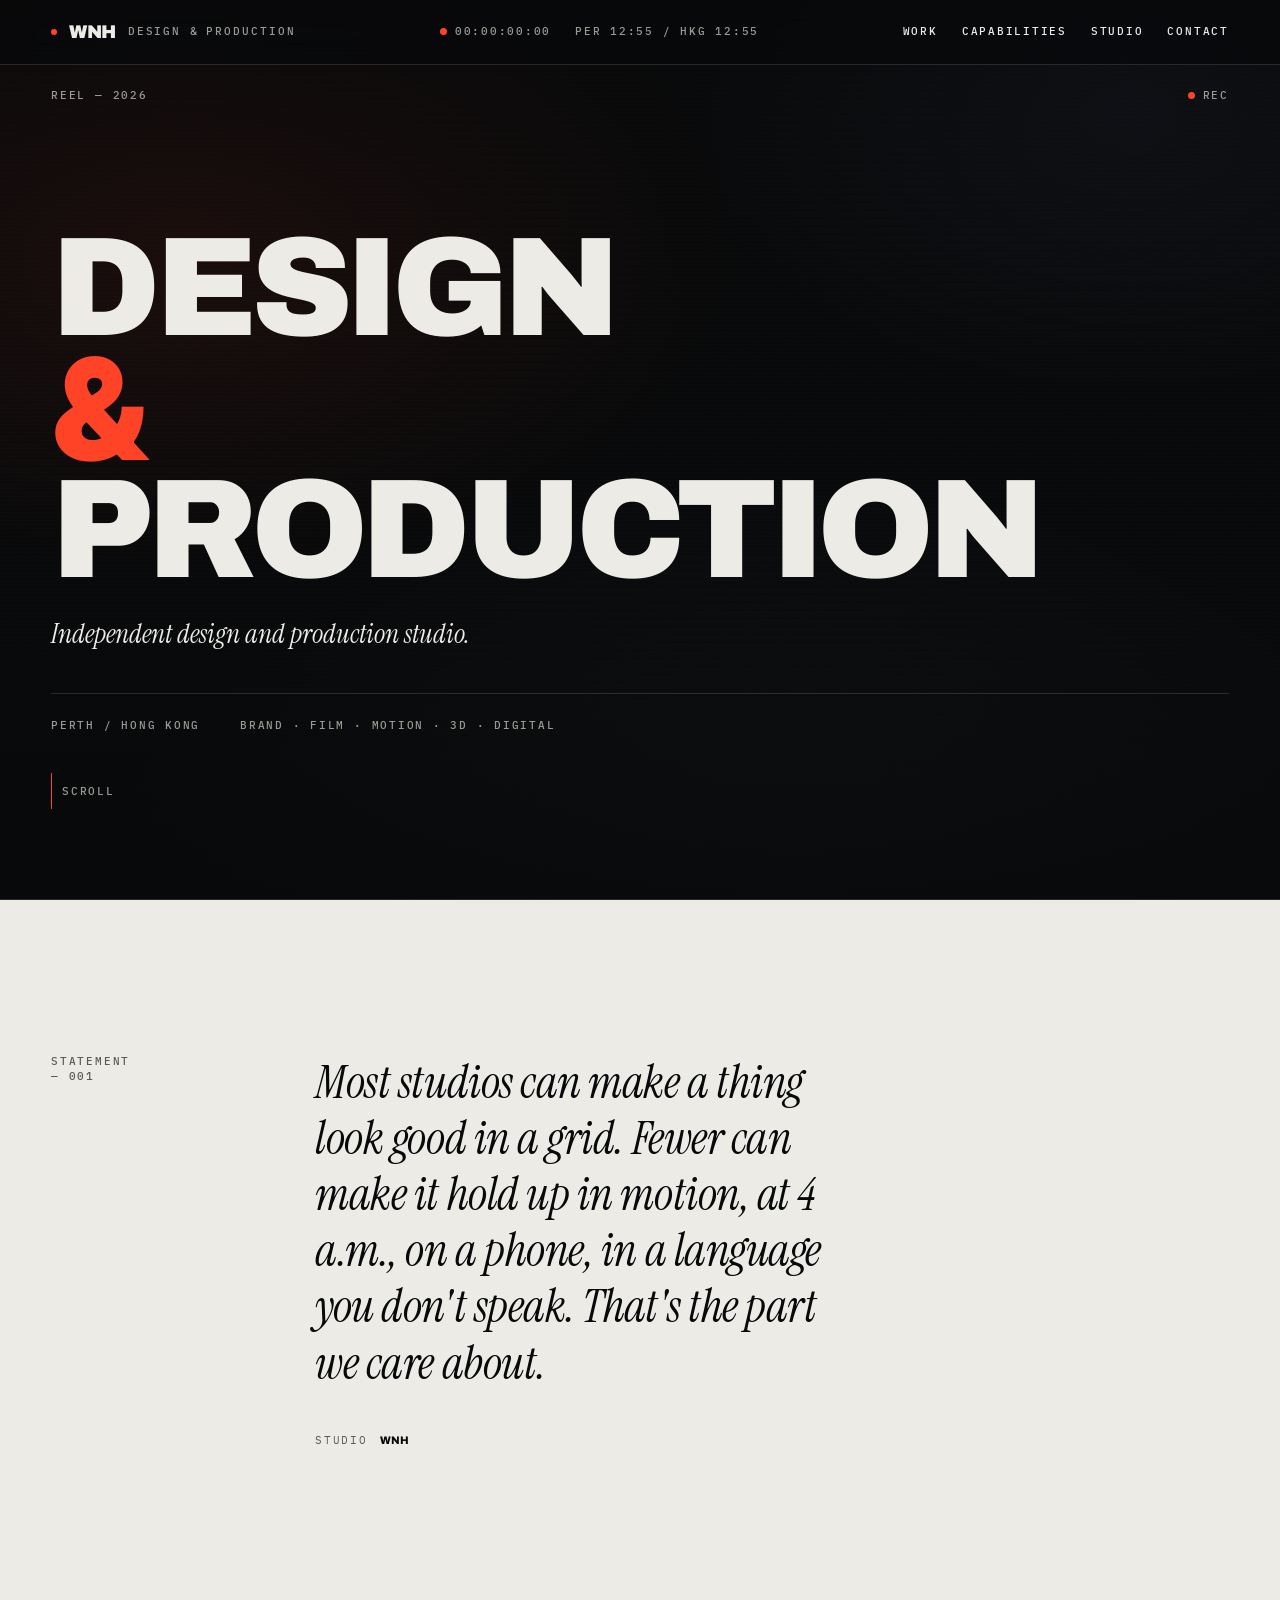
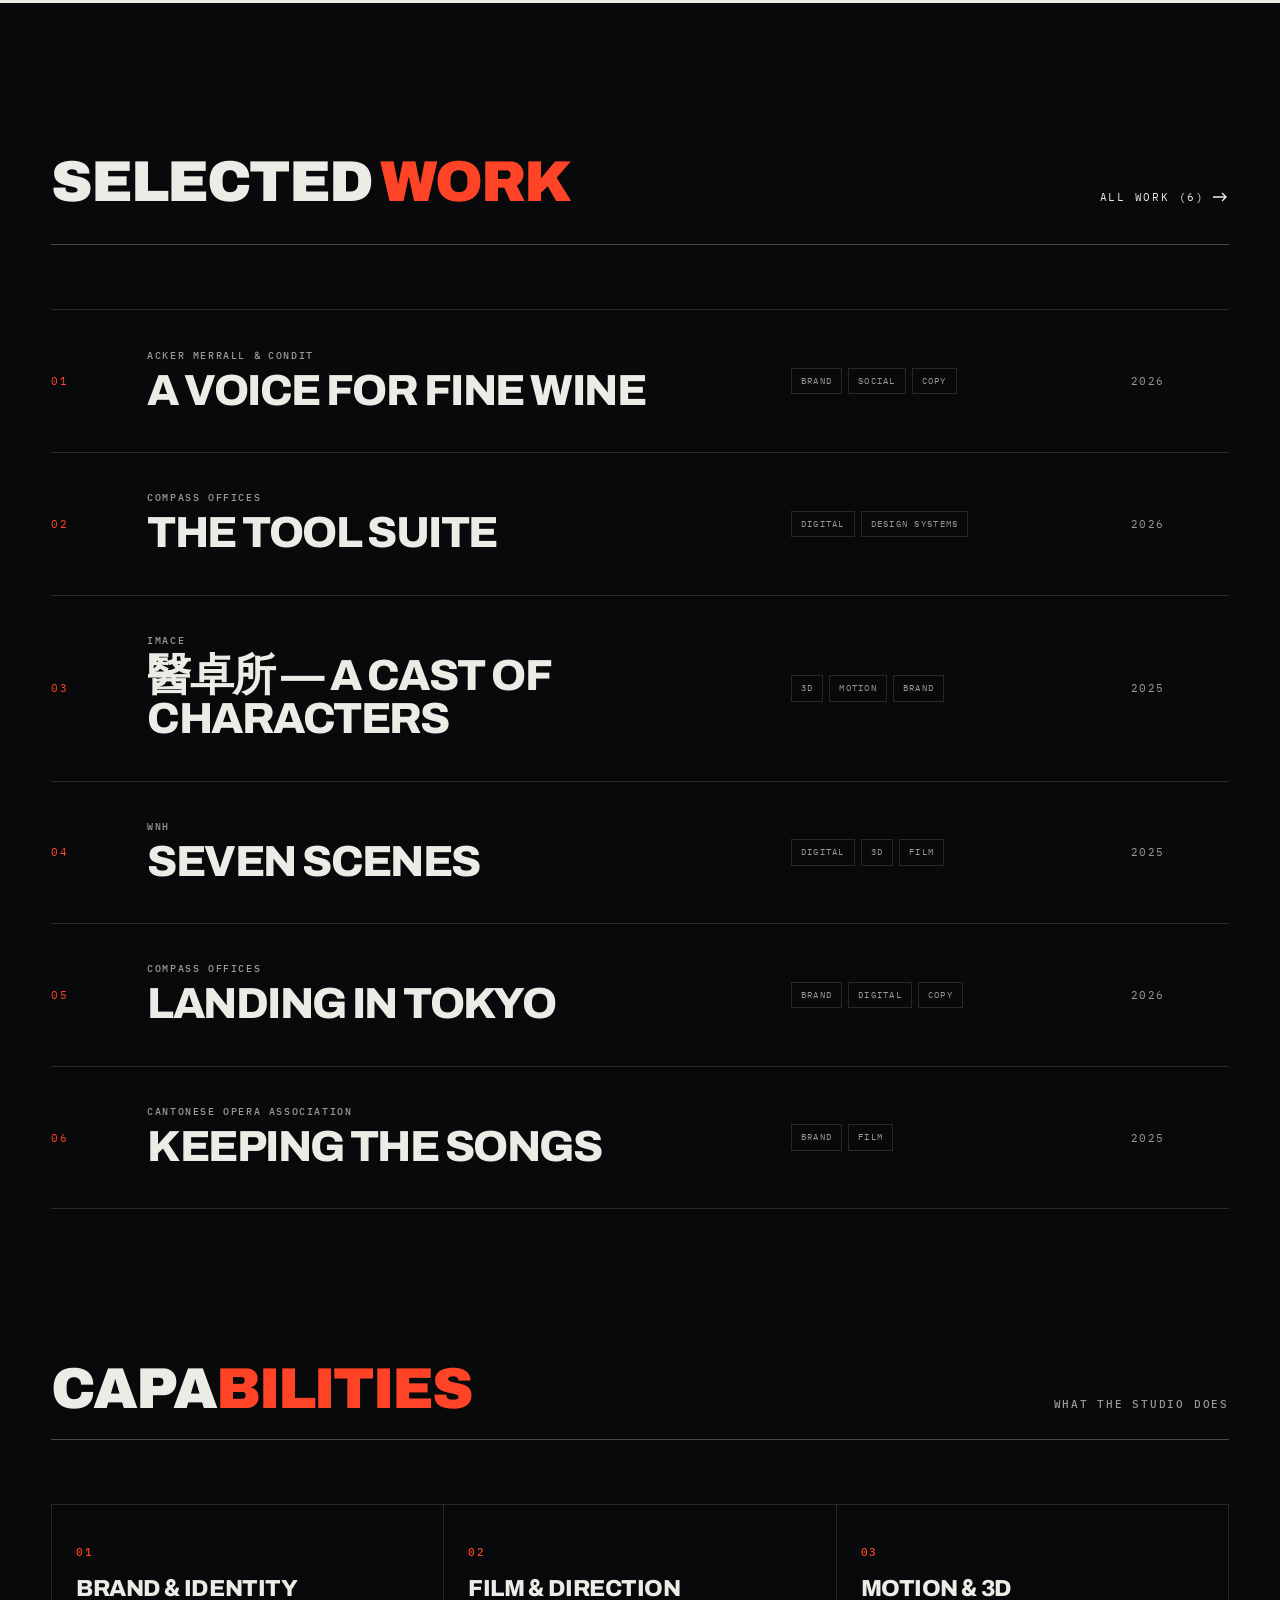
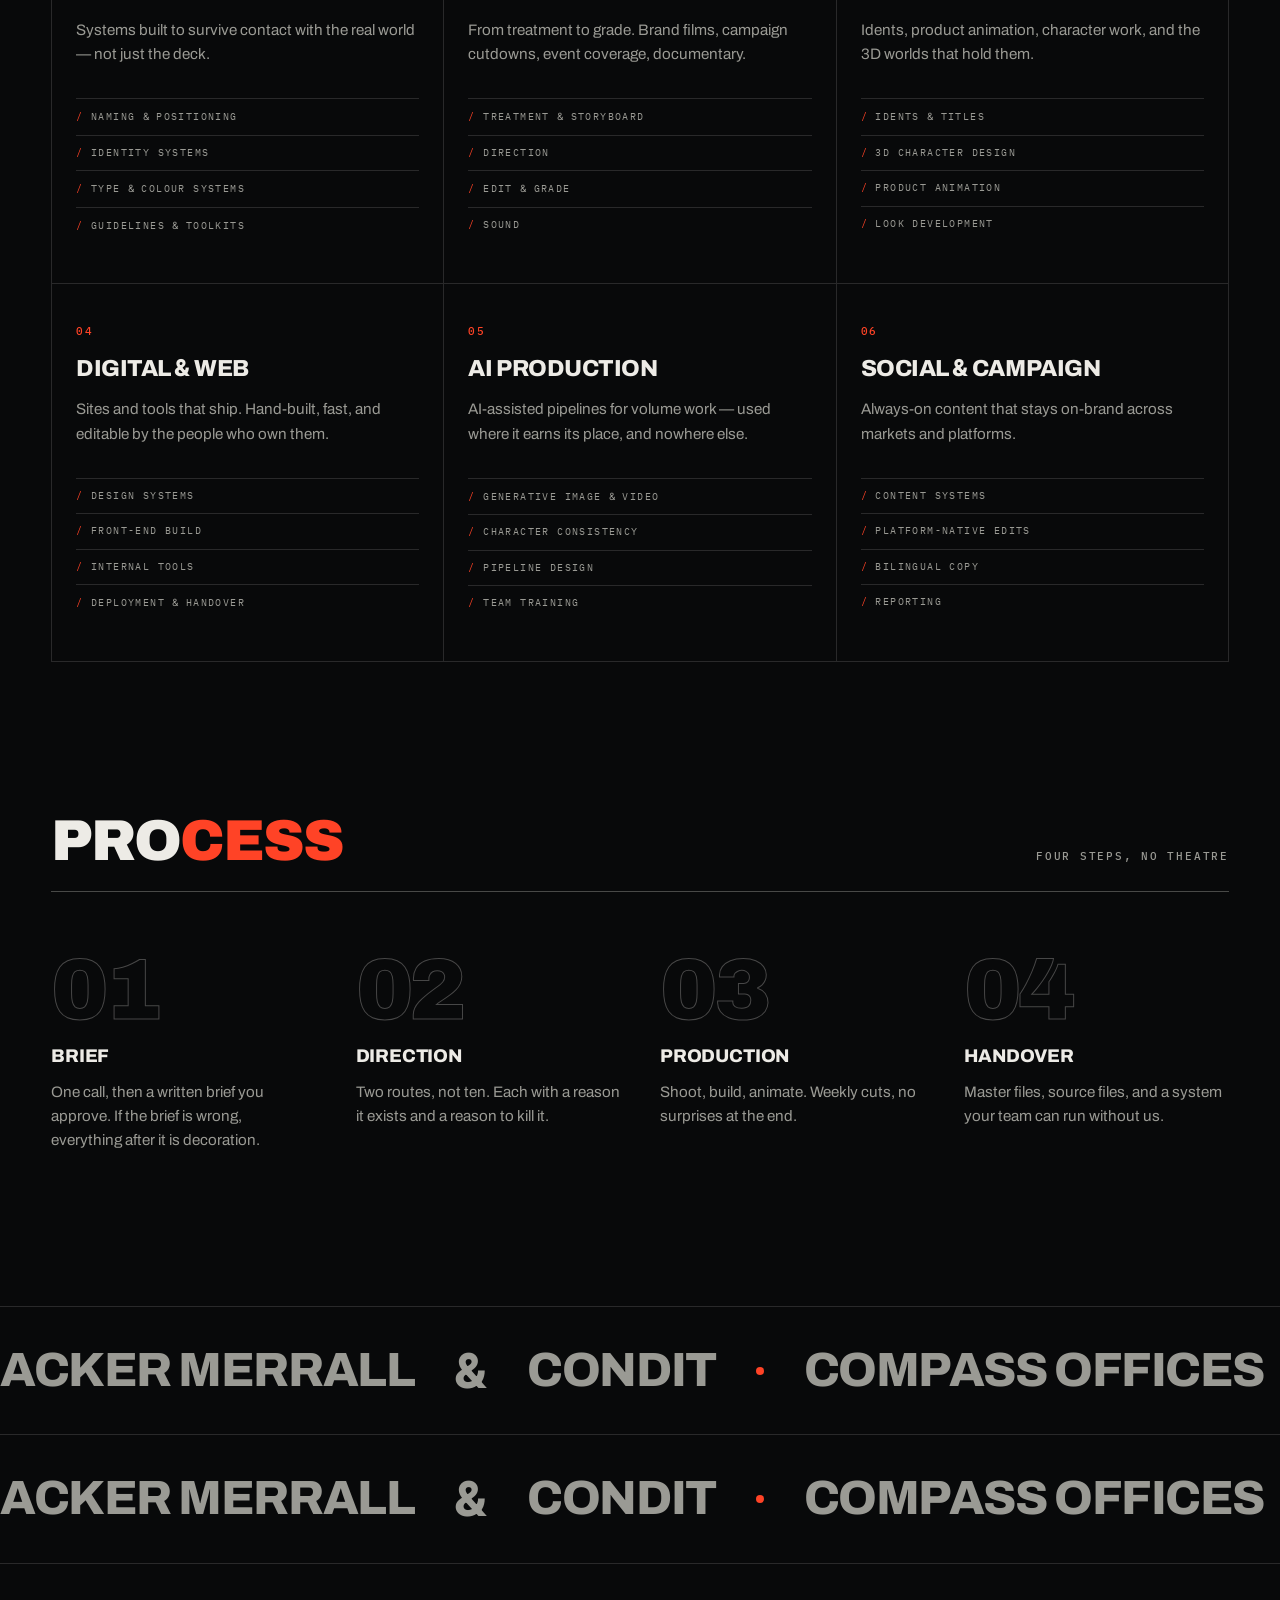
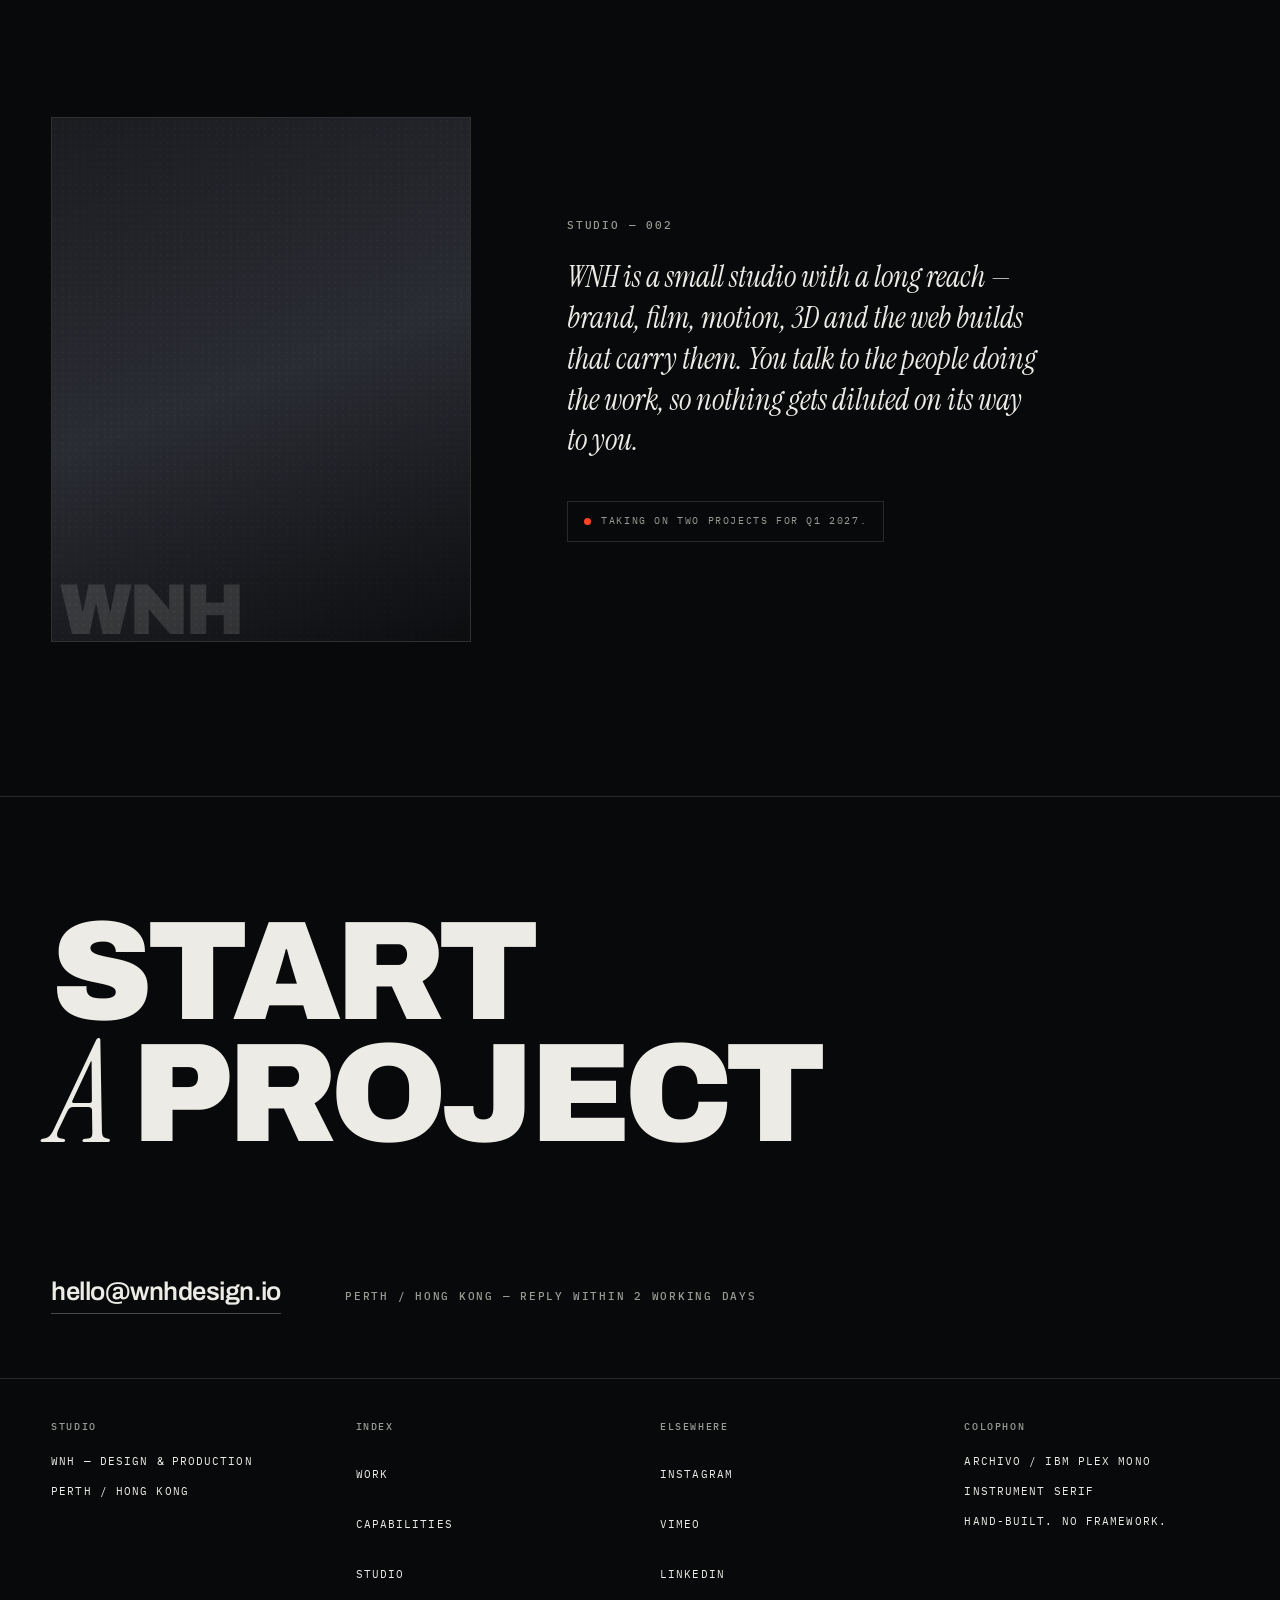
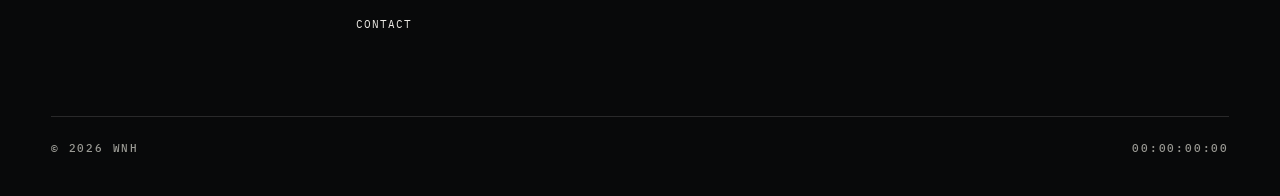
==== index.html @ f4f4d2e5 "Add files via upload" ====
<!doctype html>
<html lang="en">
<head>
<meta charset="utf-8">
<meta name="viewport" content="width=device-width, initial-scale=1, viewport-fit=cover">
<title>WNH — Design &amp; Production</title>
<meta name="description" content="WNH is an independent design and production studio. Brand, film, motion, 3D and digital. Perth / Hong Kong.">
<meta property="og:title" content="WNH — Design &amp; Production">
<meta property="og:description" content="Independent design and production studio.">
<meta property="og:type" content="website">
<meta property="og:url" content="https://wnhdesign.io/">
<meta name="theme-color" content="#08090A">
<link rel="preload" href="/assets/fonts/archivo-var.woff2" as="font" type="font/woff2" crossorigin>
<link rel="preload" href="/assets/fonts/ibm-plex-mono-500.woff2" as="font" type="font/woff2" crossorigin>
<link rel="stylesheet" href="/assets/css/site.css">
</head>
<body>
<a class="skip" href="#work">Skip to work</a>
<div id="shell-nav"></div>

<main>
  <section class="hero" id="top">
    <div class="hero-media">
      <div class="field" id="field"></div>
      <div class="scan" aria-hidden="true"></div>
      <div class="grain" aria-hidden="true"></div>
    </div>
    <div class="hero-top mono muted">
      <span>Reel &mdash; 2026</span>
      <span class="rec"><i></i>Rec</span>
    </div>
    <div class="hero-body wrap">
      <h1 class="hero-title">
        <span class="l"><span>Design</span></span>
        <span class="l"><span class="accent amp">&amp;</span></span>
        <span class="l"><span>Production</span></span>
      </h1>
      <p class="hero-sub" id="hero-sub"></p>
      <div class="hero-meta mono muted" id="hero-meta"></div>
      <div class="hero-cue"><span class="bar" aria-hidden="true"></span><span class="mono muted">Scroll</span></div>
    </div>
  </section>

  <section class="manifesto sec">
    <div class="wrap manifesto-in">
      <div class="mono">Statement<br>&mdash; 001</div>
      <div>
        <p id="manifesto"></p>
        <div class="sig"><span>Studio</span><b>WNH</b></div>
      </div>
    </div>
  </section>

  <section class="sec" id="work">
    <div class="wrap">
      <div class="sec-head rv">
        <h2 class="sec-title">Selected <span class="n">Work</span></h2>
        <a class="link-arrow" href="/work/"><span>All work <span id="work-count"></span></span>
          <svg width="14" height="10" viewBox="0 0 14 10" fill="none" aria-hidden="true"><path d="M9 1l4 4-4 4M13 5H0" stroke="currentColor" stroke-width="1.4"/></svg></a>
      </div>
      <div class="rows" id="rows"></div>
    </div>
  </section>

  <section class="sec" id="capabilities" style="padding-top:0">
    <div class="wrap">
      <div class="sec-head rv">
        <h2 class="sec-title">Capa<span class="n">bilities</span></h2>
        <span class="mono muted">What the studio does</span>
      </div>
      <div class="caps-grid" id="caps"></div>
    </div>
  </section>

  <section class="sec" style="padding-top:0">
    <div class="wrap">
      <div class="sec-head rv">
        <h2 class="sec-title">Pro<span class="n">cess</span></h2>
        <span class="mono muted">Four steps, no theatre</span>
      </div>
      <div class="proc" id="proc"></div>
    </div>
  </section>

  <section aria-label="Selected clients">
    <div class="marq"><div class="marq-track" id="marq1"></div></div>
    <div class="marq rev" aria-hidden="true" style="border-top:0"><div class="marq-track" id="marq2"></div></div>
  </section>

  <section class="sec" id="studio">
    <div class="wrap studio">
      <div class="portrait rv"><div class="ph"><span class="num">WNH</span></div></div>
      <div class="studio-body rv">
        <div class="mono muted">Studio &mdash; 002</div>
        <p id="studio-copy"></p>
        <div class="avail"><i aria-hidden="true"></i><span id="avail"></span></div>
      </div>
    </div>
  </section>

  <section class="cta" id="contact">
    <div class="wrap">
      <a class="cta-link" data-mailto href="#">Start<br><em>a</em> Project</a>
      <div class="cta-foot">
        <a class="cta-mail" data-mail href="#"></a>
        <span class="mono muted" id="cta-loc"></span>
      </div>
    </div>
  </section>
</main>

<div id="shell-foot"></div>
<div class="peek" id="peek" aria-hidden="true"></div>

<script src="/assets/js/site.js"></script>
<script>
WNH.boot(function (d) {
  var W = WNH, s = d.site || {};
  var featured = W.projects().filter(function (p) { return p.featured !== false; });

  W.$('#hero-sub').innerHTML = W.t(s.tagline || '');
  W.$('#hero-meta').innerHTML =
    '<span>' + W.esc((s.locations || []).join(' / ')) + '</span>' +
    '<span>Brand &middot; Film &middot; Motion &middot; 3D &middot; Digital</span>';
  W.$('#manifesto').textContent = s.manifesto || '';
  W.$('#studio-copy').textContent = s.studioCopy || '';
  W.$('#avail').textContent = s.availability || '';
  W.$('#work-count').textContent = '(' + W.projects().length + ')';
  W.$('#cta-loc').textContent = (s.locations || []).join(' / ') + ' — reply within 2 working days';

  W.$('#rows').innerHTML = featured.map(function (p, i) {
    return '<a class="row rv" href="/work/case.html?p=' + encodeURIComponent(p.slug) + '" data-i="' + i + '">' +
      '<span class="row-idx">' + W.pad(i + 1) + '</span>' +
      '<span class="row-thumb">' + W.cover(p, i, 200) + '</span>' +
      '<h3 class="row-title"><span class="row-client">' + W.t(p.client) + '</span>' + W.t(p.title) + '</h3>' +
      '<span class="row-meta">' + W.tags(p.disciplines) + '<span class="row-year">' + W.esc(p.year) + '</span></span>' +
      '<span class="row-year" aria-hidden="true">' + W.esc(p.year) + '</span>' +
      '<span class="row-arrow" aria-hidden="true"><svg width="16" height="12" viewBox="0 0 14 10" fill="none">' +
      '<path d="M9 1l4 4-4 4M13 5H0" stroke="currentColor" stroke-width="1.4"/></svg></span></a>';
  }).join('');

  W.$('#caps').innerHTML = (d.capabilities || []).map(function (c, i) {
    return '<article class="cap rv"><span class="mono accent">' + W.pad(i + 1) + '</span>' +
      '<h3>' + W.t(c.title) + '</h3><p>' + W.t(c.summary) + '</p><ul>' +
      (c.items || []).map(function (x) { return '<li>' + W.t(x) + '</li>'; }).join('') + '</ul></article>';
  }).join('');

  W.$('#proc').innerHTML = (d.process || []).map(function (p) {
    return '<article class="step rv"><span class="n" aria-hidden="true">' + W.esc(p.step) + '</span>' +
      '<h3>' + W.t(p.title) + '</h3><p>' + W.t(p.body) + '</p></article>';
  }).join('');

  var names = (d.clients || []);
  var strip = names.concat(names).map(function (n) { return '<span class="marq-item">' + W.t(n) + '</span>'; }).join('');
  W.$('#marq1').innerHTML = strip; W.$('#marq2').innerHTML = strip;

  /* showreel: Vimeo wins, then a Cloudinary mp4, else the generated field */
  var field = W.$('#field');
  if (s.reel && s.reel.vimeo && W.vimeoId(s.reel.vimeo)) {
    var f = document.createElement('iframe');
    f.src = W.vimeoSrc(s.reel.vimeo, true) + '&muted=1&loop=1&background=1';
    f.allow = 'autoplay; fullscreen'; f.setAttribute('aria-hidden', 'true'); f.title = 'Showreel';
    f.style.cssText = 'position:absolute;top:50%;left:50%;width:177.78vh;height:56.25vw;min-width:100%;min-height:100%;transform:translate(-50%,-50%);border:0';
    field.replaceWith(f);
  } else if (s.reel && W.cld.ok(s.reel.video)) {
    var v = document.createElement('video');
    v.src = W.cld.video(s.reel.video);
    if (W.cld.ok(s.reel.poster)) v.poster = W.cld.poster(s.reel.poster);
    v.muted = v.loop = v.autoplay = v.playsInline = true;
    v.setAttribute('playsinline', ''); v.setAttribute('aria-hidden', 'true');
    field.replaceWith(v);
  }

  /* cursor-following preview on the work index */
  var peek = W.$('#peek');
  if (peek && !W.reduce && matchMedia('(min-width:900px) and (hover:hover)').matches) {
    var tx = 0, ty = 0, cx = 0, cy = 0, running = false;
    var loop = function () {
      cx += (tx - cx) * 0.14; cy += (ty - cy) * 0.14;
      peek.style.left = cx + 'px'; peek.style.top = cy + 'px';
      requestAnimationFrame(loop);
    };
    W.$$('.row').forEach(function (row) {
      row.addEventListener('mouseenter', function () {
        var p = featured[+row.dataset.i]; if (!p) return;
        peek.innerHTML = W.cover(p, +row.dataset.i, 640) +
          '<span class="cap">' + W.t(p.client) + ' &mdash; ' + W.esc(p.year) + '</span>';
        peek.classList.add('on');
        if (!running) { running = true; requestAnimationFrame(loop); }
      });
      row.addEventListener('mouseleave', function () { peek.classList.remove('on'); });
    });
    addEventListener('mousemove', function (e) {
      tx = e.clientX; ty = e.clientY;
      if (!cx && !cy) { cx = tx; cy = ty; }
    }, { passive: true });
  }
});
</script>
</body>
</html>
---- assets/css/site.css ----
/* Self-hosted fonts — no third-party request, no FOUT from a blocked CDN.
   Latin subsets only, 121KB total for the whole typographic system. */
@font-face{
  font-family:'Archivo';src:url('/assets/fonts/archivo-var.woff2') format('woff2-variations');
  font-weight:100 900;font-style:normal;font-display:swap;
}
@font-face{
  font-family:'IBM Plex Mono';src:url('/assets/fonts/ibm-plex-mono-400.woff2') format('woff2');
  font-weight:400;font-style:normal;font-display:swap;
}
@font-face{
  font-family:'IBM Plex Mono';src:url('/assets/fonts/ibm-plex-mono-500.woff2') format('woff2');
  font-weight:500;font-style:normal;font-display:swap;
}
/* One glyph, 1.4KB: a plain ampersand, so it renders the same everywhere
   instead of depending on what the viewer happens to have installed. */
@font-face{
  font-family:'Amp';src:url('/assets/fonts/amp.woff2') format('woff2-variations');
  font-weight:100 900;font-style:normal;font-display:swap;
}
@font-face{
  font-family:'Instrument Serif';src:url('/assets/fonts/instrument-serif-400.woff2') format('woff2');
  font-weight:400;font-style:normal;font-display:swap;
}
@font-face{
  font-family:'Instrument Serif';src:url('/assets/fonts/instrument-serif-400-italic.woff2') format('woff2');
  font-weight:400;font-style:italic;font-display:swap;
}

/* ==========================================================================
   WNH — Design & Production
   Design system: "Editorial Brutal"
   Single file. No runtime dependencies. Content lives in content.json.
   ========================================================================== */

:root{
  /* colour */
  --ink:#08090A;
  --ink-2:#101113;
  --ink-3:#17181B;
  --paper:#EDEBE6;
  --muted:#9A9A94;
  --accent:#FF4326;
  --line:rgba(237,235,230,.14);
  --line-strong:rgba(237,235,230,.28);

  /* type */
  --display:'Archivo','Helvetica Neue',Helvetica,Arial,sans-serif;
  --mono:'IBM Plex Mono',ui-monospace,SFMono-Regular,Menlo,Consolas,monospace;
  --serif:'Instrument Serif',Georgia,'Times New Roman',serif;

  /* space */
  --s1:8px; --s2:16px; --s3:24px; --s4:40px; --s5:64px; --s6:96px; --s7:144px; --s8:208px;
  --pad:clamp(20px,4vw,64px);
  --maxw:1680px;

  /* motion */
  --ease:cubic-bezier(.16,1,.3,1);
  --dur:.7s;
}

*,*::before,*::after{box-sizing:border-box}
html{-webkit-text-size-adjust:100%}
body{
  margin:0;
  background:var(--ink);
  color:var(--paper);
  font-family:var(--display);
  font-size:17px;
  line-height:1.65;
  font-weight:400;
  -webkit-font-smoothing:antialiased;
  overflow-x:hidden;
}
img,video{max-width:100%;display:block}
figure,blockquote{margin:0}   /* the UA gives figure a 40px inline margin */
a{color:inherit;text-decoration:none}
button{font:inherit;color:inherit;background:none;border:0;cursor:pointer}

::selection{background:var(--accent);color:var(--ink)}

:focus-visible{
  outline:2px solid var(--accent);
  outline-offset:3px;
}

.skip{
  position:fixed;top:-100px;left:var(--pad);z-index:200;
  background:var(--accent);color:var(--ink);padding:12px 20px;
  font-family:var(--mono);font-size:.75rem;letter-spacing:.14em;text-transform:uppercase;
  transition:top .2s;
}
.skip:focus{top:12px}

/* ---------- primitives ---------- */
.wrap{max-width:var(--maxw);margin:0 auto;padding-inline:var(--pad)}

.mono{
  font-family:var(--mono);
  font-size:.6875rem;
  font-weight:500;
  letter-spacing:.16em;
  text-transform:uppercase;
  line-height:1.4;
}
.muted{color:var(--muted)}
.accent{color:var(--accent)}

.rule{height:1px;background:var(--line);border:0;margin:0}

.sec{padding-block:clamp(var(--s6),12vw,var(--s8))}

.sec-head{
  display:flex;align-items:baseline;justify-content:space-between;gap:var(--s3);
  flex-wrap:wrap;
  padding-bottom:var(--s3);
  border-bottom:1px solid var(--line-strong);
  margin-bottom:var(--s5);
}
.sec-title{
  font-size:clamp(2rem,5vw,3.6rem);
  font-weight:900;letter-spacing:-.035em;line-height:.9;
  margin:0;
  text-transform:uppercase;
}
.sec-title .n{color:var(--accent)}

.link-arrow{
  font-family:var(--mono);font-size:.6875rem;letter-spacing:.16em;text-transform:uppercase;
  display:inline-flex;align-items:center;gap:8px;
  padding:10px 2px;min-height:44px;
  border-bottom:1px solid transparent;
  transition:color .3s var(--ease),border-color .3s var(--ease);
}
.link-arrow:hover,.link-arrow:focus-visible{color:var(--accent);border-color:var(--accent)}
.link-arrow svg{transition:transform .4s var(--ease)}
.link-arrow:hover svg{transform:translateX(5px)}

/* ---------- reveal ---------- */
.rv{opacity:0;transform:translateY(26px);transition:opacity var(--dur) var(--ease),transform var(--dur) var(--ease)}
.rv.in{opacity:1;transform:none}

/* ==========================================================================
   NAV
   ========================================================================== */
.nav{
  position:fixed;inset:0 0 auto 0;z-index:100;
  background:rgba(8,9,10,.72);
  backdrop-filter:blur(14px) saturate(1.2);
  -webkit-backdrop-filter:blur(14px) saturate(1.2);
  border-bottom:1px solid var(--line);
}
.nav-in{
  max-width:var(--maxw);margin:0 auto;padding-inline:var(--pad);
  height:64px;display:flex;align-items:center;justify-content:space-between;gap:var(--s3);
}
.brand{display:flex;align-items:baseline;gap:12px;min-height:44px;align-items:center}
.brand b{
  font-weight:900;font-size:1.15rem;letter-spacing:-.03em;
  font-family:var(--display);
}
.brand .dot{width:6px;height:6px;background:var(--accent);border-radius:50%;display:inline-block}
.brand span{display:none}
@media(min-width:900px){.brand span{display:inline}}

.nav-status{display:none}
@media(min-width:1100px){
  .nav-status{display:flex;gap:var(--s3);align-items:center}
}

.nav-links{display:none}
@media(min-width:760px){
  .nav-links{display:flex;gap:var(--s3);align-items:center}
  .nav-links a{
    min-height:44px;display:inline-flex;align-items:center;
    position:relative;transition:color .3s var(--ease);
  }
  .nav-links a::after{
    content:'';position:absolute;left:0;right:100%;bottom:16px;height:1px;background:var(--accent);
    transition:right .4s var(--ease);
  }
  .nav-links a:hover{color:var(--accent)}
  .nav-links a:hover::after{right:0}
}
.burger{display:inline-flex;flex-direction:column;gap:5px;padding:14px 2px;min-height:44px;justify-content:center}
@media(min-width:760px){.burger{display:none}}
.burger i{display:block;width:24px;height:1.5px;background:var(--paper);transition:transform .35s var(--ease),opacity .2s}
body.menu .burger i:nth-child(1){transform:translateY(6.5px) rotate(45deg)}
body.menu .burger i:nth-child(2){opacity:0}
body.menu .burger i:nth-child(3){transform:translateY(-6.5px) rotate(-45deg)}

.sheet{
  position:fixed;inset:64px 0 0 0;z-index:99;background:var(--ink);
  padding:var(--pad);display:flex;flex-direction:column;justify-content:space-between;
  transform:translateY(-101%);transition:transform .55s var(--ease);
  visibility:hidden;
}
body.menu .sheet{transform:none;visibility:visible}
body.menu{overflow:hidden}
.sheet nav{display:flex;flex-direction:column;gap:4px;margin-top:var(--s4)}
.sheet nav a{
  font-size:clamp(2.4rem,12vw,4rem);font-weight:900;letter-spacing:-.04em;line-height:1.05;
  text-transform:uppercase;padding:6px 0;
  border-bottom:1px solid var(--line);
}
.sheet-foot{display:flex;flex-wrap:wrap;gap:var(--s3);padding-bottom:var(--s4)}

/* ==========================================================================
   HERO
   ========================================================================== */
.hero{
  position:relative;min-height:100svh;display:flex;flex-direction:column;justify-content:flex-end;
  padding-top:64px;overflow:hidden;
  border-bottom:1px solid var(--line);
}
.hero-media{position:absolute;inset:0;z-index:0;overflow:hidden;background:var(--ink)}
.hero-media video{width:100%;height:100%;object-fit:cover}
.hero-media::after{
  content:'';position:absolute;inset:0;
  background:linear-gradient(to top,rgba(8,9,10,.95) 0%,rgba(8,9,10,.55) 45%,rgba(8,9,10,.75) 100%);
}
/* generated stand-in field until the reel is uploaded */
.field{position:absolute;inset:-10%;
  background:
    radial-gradient(60% 50% at 20% 30%,rgba(255,67,38,.20),transparent 62%),
    radial-gradient(50% 45% at 82% 18%,rgba(90,110,160,.22),transparent 60%),
    radial-gradient(70% 60% at 60% 92%,rgba(237,235,230,.10),transparent 65%),
    var(--ink);
  animation:drift 26s ease-in-out infinite alternate;
}
@keyframes drift{
  from{transform:scale(1.04) translate3d(0,0,0)}
  to{transform:scale(1.14) translate3d(-2.5%,-2%,0)}
}
.scan{
  position:absolute;inset:0;pointer-events:none;
  background:repeating-linear-gradient(to bottom,rgba(237,235,230,.045) 0 1px,transparent 1px 4px);
  opacity:.5;
}
.grain{
  position:absolute;inset:0;pointer-events:none;opacity:.16;mix-blend-mode:overlay;
  background-image:url("data:image/svg+xml,%3Csvg xmlns='http://www.w3.org/2000/svg' width='180' height='180'%3E%3Cfilter id='n'%3E%3CfeTurbulence type='fractalNoise' baseFrequency='.85' numOctaves='3'/%3E%3C/filter%3E%3Crect width='100%25' height='100%25' filter='url(%23n)'/%3E%3C/svg%3E");
}

.hero-top{
  position:absolute;top:calc(64px + var(--s3));left:0;right:0;z-index:2;
  display:flex;justify-content:space-between;gap:var(--s3);
  padding-inline:var(--pad);max-width:var(--maxw);margin:0 auto;
}
.rec{display:inline-flex;align-items:center;gap:8px}
.rec i{width:7px;height:7px;border-radius:50%;background:var(--accent);animation:blink 1.6s steps(1) infinite}
@keyframes blink{0%,55%{opacity:1}56%,100%{opacity:.15}}

.hero-body{position:relative;z-index:2;width:100%;padding-bottom:clamp(var(--s4),7vw,var(--s6))}
.hero-title{
  margin:0;
  font-weight:900;
  font-size:clamp(2.9rem,11vw,10rem);
  line-height:.86;
  letter-spacing:-.045em;
  text-transform:uppercase;
}
.hero-title .l{display:block;overflow:hidden}
.hero-title .l>span{display:block;transform:translateY(105%);transition:transform 1s var(--ease)}
.loaded .hero-title .l>span{transform:none}
.loaded .hero-title .l:nth-child(2)>span{transition-delay:.09s}
.loaded .hero-title .l:nth-child(3)>span{transition-delay:.18s}

.hero-sub{
  margin:var(--s3) 0 0;max-width:44ch;
  font-family:var(--serif);font-style:italic;
  font-size:clamp(1.15rem,2.3vw,1.7rem);line-height:1.4;color:var(--paper);
}
.hero-meta{
  display:flex;flex-wrap:wrap;gap:var(--s2) var(--s4);
  margin-top:var(--s4);padding-top:var(--s3);border-top:1px solid var(--line);
}
.hero-cue{display:flex;align-items:center;gap:10px;margin-top:var(--s4)}
.hero-cue .bar{width:1px;height:36px;background:var(--line-strong);position:relative;overflow:hidden}
.hero-cue .bar::after{content:'';position:absolute;inset:0;background:var(--accent);animation:cue 2.2s var(--ease) infinite}
@keyframes cue{0%{transform:translateY(-100%)}60%,100%{transform:translateY(100%)}}

/* ==========================================================================
   MANIFESTO — inverted
   ========================================================================== */
.manifesto{background:var(--paper);color:var(--ink)}
.manifesto .mono{color:#5C5C56}
.manifesto-in{
  display:grid;gap:var(--s4);
  grid-template-columns:1fr;
}
@media(min-width:900px){.manifesto-in{grid-template-columns:200px 1fr;gap:var(--s5)}}
.manifesto p{
  margin:0;font-family:var(--serif);font-style:italic;
  font-size:clamp(1.6rem,3.6vw,3rem);line-height:1.22;letter-spacing:-.01em;
  max-width:22ch;
}
@media(min-width:900px){.manifesto p{max-width:26ch}}
.manifesto .sig{
  margin-top:var(--s4);display:flex;align-items:center;gap:12px;
  font-family:var(--mono);font-size:.6875rem;letter-spacing:.16em;text-transform:uppercase;color:#5C5C56;
}
.manifesto .sig b{color:var(--ink);font-family:var(--display);font-weight:800;letter-spacing:.02em}

/* ==========================================================================
   WORK INDEX
   ========================================================================== */
.rows{border-top:1px solid var(--line)}
.row{
  display:grid;position:relative;
  grid-template-columns:76px minmax(0,1fr);
  grid-template-areas:"thumb title" "thumb meta";
  column-gap:var(--s3);row-gap:12px;align-items:start;
  padding:var(--s3) 0;
  border-bottom:1px solid var(--line);
  transition:background .4s var(--ease),padding-inline .4s var(--ease);
}
.row::before{
  content:'';position:absolute;left:0;bottom:-1px;height:1px;width:0;background:var(--accent);
  transition:width .6s var(--ease);
}
.row:hover::before,.row:focus-within::before{width:100%}
.row-idx{
  grid-area:idx;font-family:var(--mono);font-size:.6875rem;letter-spacing:.14em;color:var(--accent);
  position:absolute;top:var(--s3);right:0;
}
.row-thumb{
  grid-area:thumb;grid-row:1/3;width:76px;height:95px;overflow:hidden;background:var(--ink-2);
  border:1px solid var(--line);align-self:start;
}
.row-title{
  grid-area:title;margin:0;
  font-size:clamp(1.7rem,7vw,2.4rem);font-weight:800;letter-spacing:-.035em;line-height:1;
  text-transform:uppercase;
  transition:transform .5s var(--ease),color .35s var(--ease);
}
.row-client{display:block;font-family:var(--mono);font-size:.625rem;letter-spacing:.16em;color:var(--muted);margin-bottom:8px;font-weight:500}
.row-meta{grid-area:meta;display:flex;flex-wrap:wrap;gap:var(--s1) var(--s3);align-items:center}
.row-arrow{display:none}

.tags{display:flex;flex-wrap:wrap;gap:6px}
.tag{
  font-family:var(--mono);font-size:.5625rem;letter-spacing:.14em;text-transform:uppercase;
  border:1px solid var(--line);padding:5px 9px;color:var(--muted);
  transition:border-color .35s var(--ease),color .35s var(--ease);
}
.row:hover .tag{border-color:var(--line-strong);color:var(--paper)}

@media(min-width:900px){
  .row{
    grid-template-columns:72px minmax(0,1fr) 260px 90px 40px;
    grid-template-areas:"idx title meta year arrow";
    gap:var(--s3);
    padding:var(--s4) 0;
    align-items:center;
  }
  .row-idx{position:static;align-self:center}
  .row-title{padding-right:0}
  .row:hover{background:linear-gradient(90deg,rgba(255,67,38,.06),transparent 55%);padding-inline:var(--s3)}
  .row-thumb{display:none}
  .row-title{font-size:clamp(2rem,3.4vw,3.1rem)}
  .row:hover .row-title{transform:translateX(10px)}
  .row-meta{justify-content:flex-start}
  .row-year{font-family:var(--mono);font-size:.6875rem;letter-spacing:.14em;color:var(--muted);text-align:right}
  .row-arrow{
    grid-area:arrow;display:block;justify-self:end;color:var(--accent);
    opacity:0;transform:translateX(-8px);transition:all .45s var(--ease);
  }
  .row:hover .row-arrow{opacity:1;transform:none}
}
.row-meta .row-year{font-family:var(--mono);font-size:.625rem;letter-spacing:.14em;color:var(--muted)}
.row>.row-year{display:none}
@media(min-width:900px){
  .row>.row-year{display:block;grid-area:year;text-align:right}
  .row-meta .row-year{display:none}
}

/* cursor-following preview (desktop only) */
.peek{
  position:fixed;top:0;left:0;z-index:60;width:300px;height:375px;pointer-events:none;
  opacity:0;transform:translate3d(-50%,-50%,0) scale(.92);
  transition:opacity .35s var(--ease),transform .5s var(--ease);
  overflow:hidden;border:1px solid var(--line-strong);
  display:none;
}
@media(min-width:900px) and (hover:hover){.peek{display:block}}
.peek.on{opacity:1;transform:translate3d(-50%,-50%,0) scale(1)}
.peek .cap{
  position:absolute;left:0;right:0;bottom:0;padding:10px 12px;
  background:rgba(8,9,10,.82);backdrop-filter:blur(6px);
  font-family:var(--mono);font-size:.5625rem;letter-spacing:.14em;text-transform:uppercase;color:var(--paper);
}

/* generated cover stand-ins */
.ph{position:relative;width:100%;height:100%;overflow:hidden;background:var(--ink-2)}
.ph::after{
  content:'';position:absolute;inset:0;opacity:.28;
  background-image:radial-gradient(rgba(237,235,230,.5) 1px,transparent 1.4px);
  background-size:7px 7px;mix-blend-mode:overlay;
}
.ph .num{
  position:absolute;left:8px;bottom:2px;
  font-family:var(--display);font-weight:900;font-size:4.5rem;line-height:.8;
  color:rgba(237,235,230,.14);letter-spacing:-.05em;
}
.ph[data-tone="wine"]{background:linear-gradient(150deg,#3A0E14,#7A1B22 55%,#1A0508)}
.ph[data-tone="compass"]{background:linear-gradient(150deg,#0E1A2B,#1E3A5F 55%,#07101C)}
.ph[data-tone="imace"]{background:linear-gradient(150deg,#12261F,#2E6152 55%,#08120F)}
.ph[data-tone="scroll"]{background:linear-gradient(150deg,#1A1206,#5C3D12 55%,#0B0803)}
.ph[data-tone="tokyo"]{background:linear-gradient(150deg,#221029,#4A2160 55%,#0D0611)}
.ph[data-tone="opera"]{background:linear-gradient(150deg,#2B0A0A,#8A2118 55%,#120404)}

/* ==========================================================================
   CAPABILITIES
   ========================================================================== */
.caps-grid{
  display:grid;grid-template-columns:1fr;
  border-top:1px solid var(--line);border-left:1px solid var(--line);
}
@media(min-width:700px){.caps-grid{grid-template-columns:repeat(2,1fr)}}
@media(min-width:1100px){.caps-grid{grid-template-columns:repeat(3,1fr)}}
.cap{
  border-right:1px solid var(--line);border-bottom:1px solid var(--line);
  padding:var(--s4) var(--s3);
  display:flex;flex-direction:column;gap:var(--s2);
  transition:background .45s var(--ease);
}
.cap:hover{background:var(--ink-2)}
.cap h3{
  margin:0;font-size:1.45rem;font-weight:800;letter-spacing:-.02em;line-height:1.1;text-transform:uppercase;
}
.cap p{margin:0;color:var(--muted);font-size:.95rem;line-height:1.6;max-width:38ch}
.cap ul{list-style:none;margin:var(--s2) 0 0;padding:0;display:flex;flex-direction:column}
.cap li{
  font-family:var(--mono);font-size:.625rem;letter-spacing:.14em;text-transform:uppercase;color:var(--muted);
  padding:9px 0;border-top:1px solid var(--line);
}
.cap li::before{content:'/ ';color:var(--accent)}

/* ==========================================================================
   PROCESS
   ========================================================================== */
.proc{display:grid;grid-template-columns:1fr;gap:var(--s4)}
@media(min-width:700px){.proc{grid-template-columns:repeat(2,1fr);gap:var(--s5) var(--s4)}}
@media(min-width:1100px){.proc{grid-template-columns:repeat(4,1fr)}}
.step .n{
  font-size:clamp(3.4rem,7vw,5.4rem);font-weight:900;line-height:.8;letter-spacing:-.05em;
  color:transparent;-webkit-text-stroke:1px var(--line-strong);
  display:block;margin-bottom:var(--s2);
  transition:-webkit-text-stroke-color .5s var(--ease),color .5s var(--ease);
}
.step:hover .n{-webkit-text-stroke-color:var(--accent)}
.step h3{margin:0 0 8px;font-size:1.15rem;font-weight:800;letter-spacing:-.01em;text-transform:uppercase}
.step p{margin:0;color:var(--muted);font-size:.95rem;line-height:1.6;max-width:34ch}

/* ==========================================================================
   CLIENTS MARQUEE
   ========================================================================== */
.marq{overflow:hidden;border-block:1px solid var(--line);padding-block:var(--s3)}
.marq-track{display:flex;width:max-content;gap:var(--s4);animation:slide 42s linear infinite}
.marq:hover .marq-track{animation-play-state:paused}
.marq.rev .marq-track{animation-direction:reverse;animation-duration:52s}
@keyframes slide{from{transform:translateX(0)}to{transform:translateX(-50%)}}
.marq-item{
  display:inline-flex;align-items:center;gap:var(--s4);
  font-size:clamp(1.6rem,4vw,3rem);font-weight:800;letter-spacing:-.03em;text-transform:uppercase;
  color:var(--muted);white-space:nowrap;
}
.marq-item::after{content:'';width:8px;height:8px;background:var(--accent);border-radius:50%;flex:none}

/* ==========================================================================
   STUDIO STRIP
   ========================================================================== */
.studio{display:grid;grid-template-columns:1fr;gap:var(--s4)}
@media(min-width:900px){.studio{grid-template-columns:minmax(0,420px) minmax(0,1fr);gap:var(--s6);align-items:center}}
.portrait{aspect-ratio:4/5;position:relative;overflow:hidden;border:1px solid var(--line);background:var(--ink-2)}
.portrait .ph{background:linear-gradient(160deg,#1B1C20,#2A2C33 50%,#0C0D0F)}
.studio-body p{
  font-family:var(--serif);font-style:italic;
  font-size:clamp(1.25rem,2.4vw,1.85rem);line-height:1.38;margin:var(--s3) 0 0;max-width:34ch;
}
.avail{
  display:inline-flex;align-items:center;gap:10px;margin-top:var(--s4);
  border:1px solid var(--line);padding:11px 16px;
  font-family:var(--mono);font-size:.625rem;letter-spacing:.16em;text-transform:uppercase;color:var(--muted);
}
.avail i{width:7px;height:7px;border-radius:50%;background:var(--accent);animation:pulse 2.4s ease-in-out infinite}
@keyframes pulse{0%,100%{opacity:1;transform:scale(1)}50%{opacity:.35;transform:scale(.75)}}

/* ==========================================================================
   CTA + FOOTER
   ========================================================================== */
.cta{border-top:1px solid var(--line)}
.cta-link{
  display:block;padding-block:clamp(var(--s5),9vw,var(--s7));
  font-size:clamp(2.6rem,11vw,9rem);font-weight:900;letter-spacing:-.045em;line-height:.86;
  text-transform:uppercase;transition:color .4s var(--ease)}
.cta-link:hover,.cta-link:focus-visible{color:var(--accent)}
.cta-link em{font-family:var(--serif);font-style:italic;font-weight:400;letter-spacing:-.02em}
.cta-foot{display:flex;flex-wrap:wrap;gap:var(--s3) var(--s5);padding-bottom:var(--s5);align-items:baseline}
.cta-mail{
  display:inline-flex;align-items:center;min-height:44px;
  font-size:clamp(1.1rem,2.4vw,1.6rem);font-weight:600;letter-spacing:-.02em;
  border-bottom:1px solid var(--line-strong);transition:border-color .3s,color .3s;
}
.cta-mail:hover{color:var(--accent);border-color:var(--accent)}

footer{border-top:1px solid var(--line);padding-block:var(--s4)}
.foot-grid{display:grid;grid-template-columns:1fr;gap:var(--s4)}
@media(min-width:700px){.foot-grid{grid-template-columns:repeat(4,1fr)}}
.foot-col h4{margin:0 0 var(--s2);font-family:var(--mono);font-size:.625rem;letter-spacing:.16em;text-transform:uppercase;color:var(--muted);font-weight:500}
.foot-col a,.foot-col p{
  display:block;margin:0 0 6px;font-family:var(--mono);font-size:.6875rem;letter-spacing:.1em;
  color:var(--paper);text-transform:uppercase;min-height:24px;
}
/* 44px targets unconditionally — a `pointer:coarse` query misses touch
   laptops and anyone using a stylus, and the extra height costs nothing */
.foot-col a{transition:color .3s;min-height:44px;display:flex;align-items:center}
.foot-col a:hover{color:var(--accent)}
.foot-bot{display:flex;flex-wrap:wrap;justify-content:space-between;gap:var(--s2);margin-top:var(--s5);padding-top:var(--s3);border-top:1px solid var(--line)}

/* ==========================================================================
   REDUCED MOTION
   ========================================================================== */
@media (prefers-reduced-motion: reduce){
  *,*::before,*::after{animation-duration:.001ms !important;animation-iteration-count:1 !important;transition-duration:.001ms !important}
  .rv{opacity:1;transform:none}
  .hero-title .l>span{transform:none}
  .peek{display:none !important}
  .field{animation:none}
}

/* ==========================================================================
   AMPERSAND
   Archivo's & is a flat-sided "et" form — historically correct, visually a
   box with a leg. Every ampersand on the site is swapped for a plain one.
   ========================================================================== */
.amp{
  font-family:'Amp',Helvetica,Arial,sans-serif;
  font-style:normal;
  font-weight:inherit;
  letter-spacing:0;
}

/* ==========================================================================
   FILTER CHIPS
   ========================================================================== */
.filters{
  display:flex;flex-wrap:wrap;gap:8px;align-items:center;
  padding-block:var(--s3);border-bottom:1px solid var(--line);
}
.chip{
  font-family:var(--mono);font-size:.625rem;letter-spacing:.14em;text-transform:uppercase;
  border:1px solid var(--line);background:none;color:var(--muted);
  padding:11px 15px;min-height:44px;
  transition:border-color .3s var(--ease),color .3s var(--ease),background .3s var(--ease);
}
.chip:hover{border-color:var(--line-strong);color:var(--paper)}
.chip[aria-pressed="true"]{background:var(--accent);border-color:var(--accent);color:var(--ink)}
.filters .count{margin-left:auto;font-family:var(--mono);font-size:.625rem;letter-spacing:.14em;color:var(--muted)}

/* ==========================================================================
   CASE STUDY
   ========================================================================== */
.case-hero{padding-top:calc(64px + var(--s5));border-bottom:1px solid var(--line)}
.case-back{
  display:inline-flex;align-items:center;gap:8px;min-height:44px;
  font-family:var(--mono);font-size:.6875rem;letter-spacing:.16em;text-transform:uppercase;color:var(--muted);
  transition:color .3s var(--ease);
}
.case-back:hover{color:var(--accent)}
.case-title{
  margin:var(--s3) 0 0;
  font-size:clamp(2.4rem,8vw,7rem);font-weight:900;letter-spacing:-.045em;line-height:.88;
  text-transform:uppercase;max-width:16ch;
}
.case-summary{
  margin:var(--s4) 0 0;max-width:34ch;
  font-family:var(--serif);font-style:italic;
  font-size:clamp(1.2rem,2.4vw,1.85rem);line-height:1.38;
}
.case-meta{
  display:grid;grid-template-columns:1fr;gap:0;
  margin-top:var(--s5);border-top:1px solid var(--line);
}
@media(min-width:700px){.case-meta{grid-template-columns:repeat(4,1fr);border-left:1px solid var(--line)}}
.case-meta div{
  padding:var(--s3) 0;border-bottom:1px solid var(--line);
}
@media(min-width:700px){.case-meta div{padding:var(--s3);border-right:1px solid var(--line)}}
.case-meta dt{
  margin:0 0 8px;font-family:var(--mono);font-size:.5625rem;letter-spacing:.16em;
  text-transform:uppercase;color:var(--muted);
}
.case-meta dd{margin:0;font-size:1rem;font-weight:600;letter-spacing:-.01em;line-height:1.35}

/* blocks */
.blocks{display:flex;flex-direction:column;gap:clamp(var(--s5),9vw,var(--s7))}
.blk-full{width:100%}
.blk-wide{max-width:1180px;margin-inline:auto}
.blk figcaption,.cap-line{
  margin-top:12px;font-family:var(--mono);font-size:.625rem;letter-spacing:.14em;
  text-transform:uppercase;color:var(--muted);
}
.media{position:relative;overflow:hidden;background:var(--ink-2);border:1px solid var(--line)}
.media img,.media video{width:100%;height:auto;display:block}
.ratio-16x9{aspect-ratio:16/9}
.ratio-4x5{aspect-ratio:4/5}
.ratio-1x1{aspect-ratio:1/1}

.embed{position:relative;aspect-ratio:16/9;background:#000;border:1px solid var(--line);overflow:hidden}
.embed iframe{position:absolute;inset:0;width:100%;height:100%;border:0}
.embed-facade{position:absolute;inset:0;display:flex;align-items:center;justify-content:center;cursor:pointer;background:var(--ink-2)}
.embed-facade img{position:absolute;inset:0;width:100%;height:100%;object-fit:cover;opacity:.62}
.play{
  position:relative;z-index:2;display:inline-flex;align-items:center;gap:12px;
  border:1px solid var(--paper);background:rgba(8,9,10,.55);backdrop-filter:blur(6px);
  padding:14px 22px;min-height:52px;
  font-family:var(--mono);font-size:.6875rem;letter-spacing:.18em;text-transform:uppercase;color:var(--paper);
  transition:background .3s var(--ease),border-color .3s var(--ease),color .3s var(--ease);
}
.embed-facade:hover .play{background:var(--accent);border-color:var(--accent);color:var(--ink)}

.blk-text{display:grid;grid-template-columns:1fr;gap:var(--s3)}
@media(min-width:900px){.blk-text{grid-template-columns:280px minmax(0,1fr);gap:var(--s5)}}
.blk-text h2{margin:0;font-size:1.5rem;font-weight:800;letter-spacing:-.02em;text-transform:uppercase;line-height:1.1}
.blk-text p{margin:0 0 1em;max-width:62ch;color:#C9C7C1;font-size:1.05rem;line-height:1.72}
.blk-text p:last-child{margin-bottom:0}

.blk-images{display:grid;gap:var(--s3);grid-template-columns:1fr}
@media(min-width:700px){.blk-images{grid-template-columns:repeat(2,1fr)}}
.blk-images.three{grid-template-columns:1fr}
@media(min-width:700px){.blk-images.three{grid-template-columns:repeat(3,1fr)}}

.blk-quote blockquote{
  margin:0;max-width:24ch;
  font-family:var(--serif);font-style:italic;
  font-size:clamp(1.7rem,4.4vw,3.4rem);line-height:1.2;letter-spacing:-.01em;
}
.blk-quote cite{
  display:block;margin-top:var(--s3);font-style:normal;
  font-family:var(--mono);font-size:.625rem;letter-spacing:.16em;text-transform:uppercase;color:var(--muted);
}

.blk-stats{display:grid;grid-template-columns:1fr;border-top:1px solid var(--line);border-left:1px solid var(--line)}
@media(min-width:600px){.blk-stats{grid-template-columns:repeat(2,1fr)}}
@media(min-width:1000px){.blk-stats{grid-template-columns:repeat(4,1fr)}}
.stat{padding:var(--s4) var(--s3);border-right:1px solid var(--line);border-bottom:1px solid var(--line)}
.stat b{
  display:block;font-size:clamp(2.2rem,4.5vw,3.4rem);font-weight:900;letter-spacing:-.04em;
  line-height:.9;color:var(--accent);
}
.stat>span{
  display:block;margin-top:12px;font-family:var(--mono);font-size:.625rem;letter-spacing:.14em;
  text-transform:uppercase;color:var(--muted);
}

.credits{display:grid;grid-template-columns:1fr;border-top:1px solid var(--line)}
@media(min-width:700px){.credits{grid-template-columns:repeat(3,1fr)}}
.credit{padding:var(--s3) 0;border-bottom:1px solid var(--line)}
@media(min-width:700px){.credit{padding-right:var(--s3)}}
.credit dt{font-family:var(--mono);font-size:.5625rem;letter-spacing:.16em;text-transform:uppercase;color:var(--muted);margin-bottom:6px}
.credit dd{margin:0;font-size:1rem;font-weight:600}

.next{border-top:1px solid var(--line);display:block;padding-block:clamp(var(--s5),8vw,var(--s7));transition:color .4s var(--ease)}
.next:hover{color:var(--accent)}
.next .lbl{font-family:var(--mono);font-size:.625rem;letter-spacing:.16em;text-transform:uppercase;color:var(--muted)}
.next .t{
  display:block;margin-top:var(--s2);
  font-size:clamp(2rem,7vw,5.5rem);font-weight:900;letter-spacing:-.045em;line-height:.9;text-transform:uppercase;
}

/* ==========================================================================
   WORK / PORTFOLIO CARD GRID
   ========================================================================== */
.cards{display:grid;grid-template-columns:1fr;gap:var(--s4) var(--s3)}
@media(min-width:640px){.cards{grid-template-columns:repeat(2,1fr)}}
@media(min-width:1100px){.cards{grid-template-columns:repeat(3,1fr)}}
.card{display:block;transition:opacity .4s var(--ease)}
.card-media{position:relative;overflow:hidden;background:var(--ink-2);border:1px solid var(--line);aspect-ratio:4/5}
.card-media>*{transition:transform .8s var(--ease)}
.card:hover .card-media>*{transform:scale(1.045)}
.card-media .ph .num{font-size:6rem}
.card-body{display:flex;justify-content:space-between;gap:var(--s2);margin-top:14px;align-items:baseline}
.card h3{margin:0;font-size:1.15rem;font-weight:800;letter-spacing:-.02em;line-height:1.15;text-transform:uppercase}
.card .c{
  display:block;margin-bottom:5px;
  font-family:var(--mono);font-size:.5625rem;letter-spacing:.16em;text-transform:uppercase;color:var(--muted);
}
.card .y{font-family:var(--mono);font-size:.625rem;letter-spacing:.14em;color:var(--muted);flex:none}
.card .tags{margin-top:10px}
.cards.is-filtering .card[hidden]{display:none}

/* ==========================================================================
   PORTFOLIO PAGE
   ========================================================================== */
.pf-hero{padding-top:calc(64px + var(--s5))}
.pf-role{
  display:flex;flex-wrap:wrap;gap:8px;margin-top:var(--s4);
}
.pf-role>span{
  font-family:var(--mono);font-size:.625rem;letter-spacing:.14em;text-transform:uppercase;
  border:1px solid var(--line-strong);padding:9px 13px;color:var(--paper);
}
.pf-lead{
  margin:var(--s4) 0 0;max-width:30ch;
  font-family:var(--serif);font-style:italic;
  font-size:clamp(1.3rem,3vw,2.3rem);line-height:1.32;
}
.two-col{display:grid;grid-template-columns:1fr;gap:var(--s4)}
@media(min-width:900px){.two-col{grid-template-columns:280px minmax(0,1fr);gap:var(--s5)}}
.deep{display:flex;flex-direction:column;gap:clamp(var(--s5),8vw,var(--s7))}
.deep-item{display:grid;grid-template-columns:1fr;gap:var(--s3)}
@media(min-width:900px){.deep-item{grid-template-columns:minmax(0,1.15fr) minmax(0,1fr);gap:var(--s5);align-items:center}}
.deep-item:nth-child(even) .deep-media{order:2}
.deep-media{aspect-ratio:4/3;overflow:hidden;border:1px solid var(--line);background:var(--ink-2)}
.deep-body h3{margin:8px 0 0;font-size:clamp(1.6rem,3.2vw,2.6rem);font-weight:900;letter-spacing:-.035em;line-height:1;text-transform:uppercase}
.deep-body p{margin:var(--s2) 0 0;color:#C9C7C1;font-size:1.02rem;line-height:1.7;max-width:46ch}
.deep-body .role{margin-top:var(--s2);font-family:var(--mono);font-size:.625rem;letter-spacing:.14em;text-transform:uppercase;color:var(--muted)}

.tool-grid{display:grid;grid-template-columns:1fr;border-top:1px solid var(--line);border-left:1px solid var(--line)}
@media(min-width:600px){.tool-grid{grid-template-columns:repeat(2,1fr)}}
@media(min-width:1000px){.tool-grid{grid-template-columns:repeat(4,1fr)}}
.tool{padding:var(--s3);border-right:1px solid var(--line);border-bottom:1px solid var(--line)}
.tool h4{margin:0 0 10px;font-family:var(--mono);font-size:.5625rem;letter-spacing:.16em;text-transform:uppercase;color:var(--accent)}
.tool p{margin:0;font-size:.95rem;line-height:1.55;color:var(--muted)}

/* ==========================================================================
   MISC
   ========================================================================== */
.empty{padding:var(--s6) 0;text-align:center;color:var(--muted);font-family:var(--mono);font-size:.75rem;letter-spacing:.14em;text-transform:uppercase}
[hidden]{display:none !important}
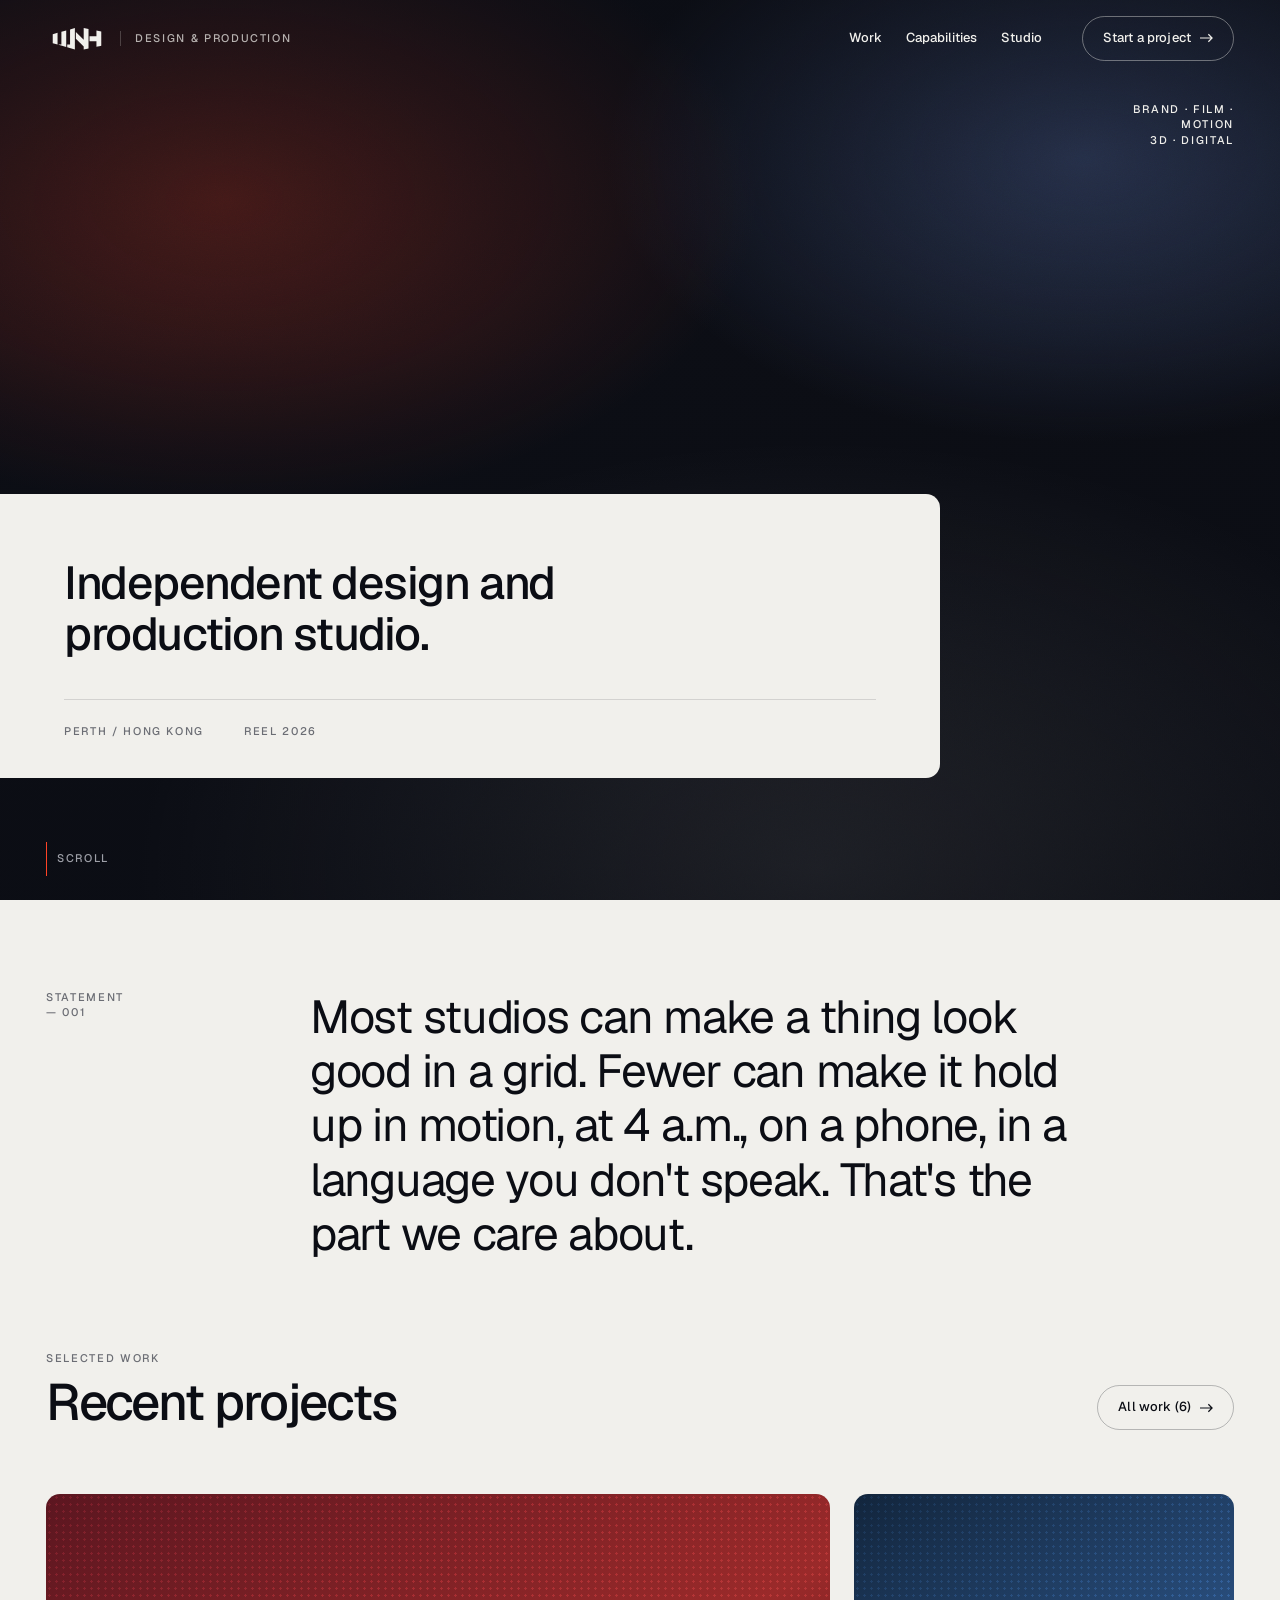
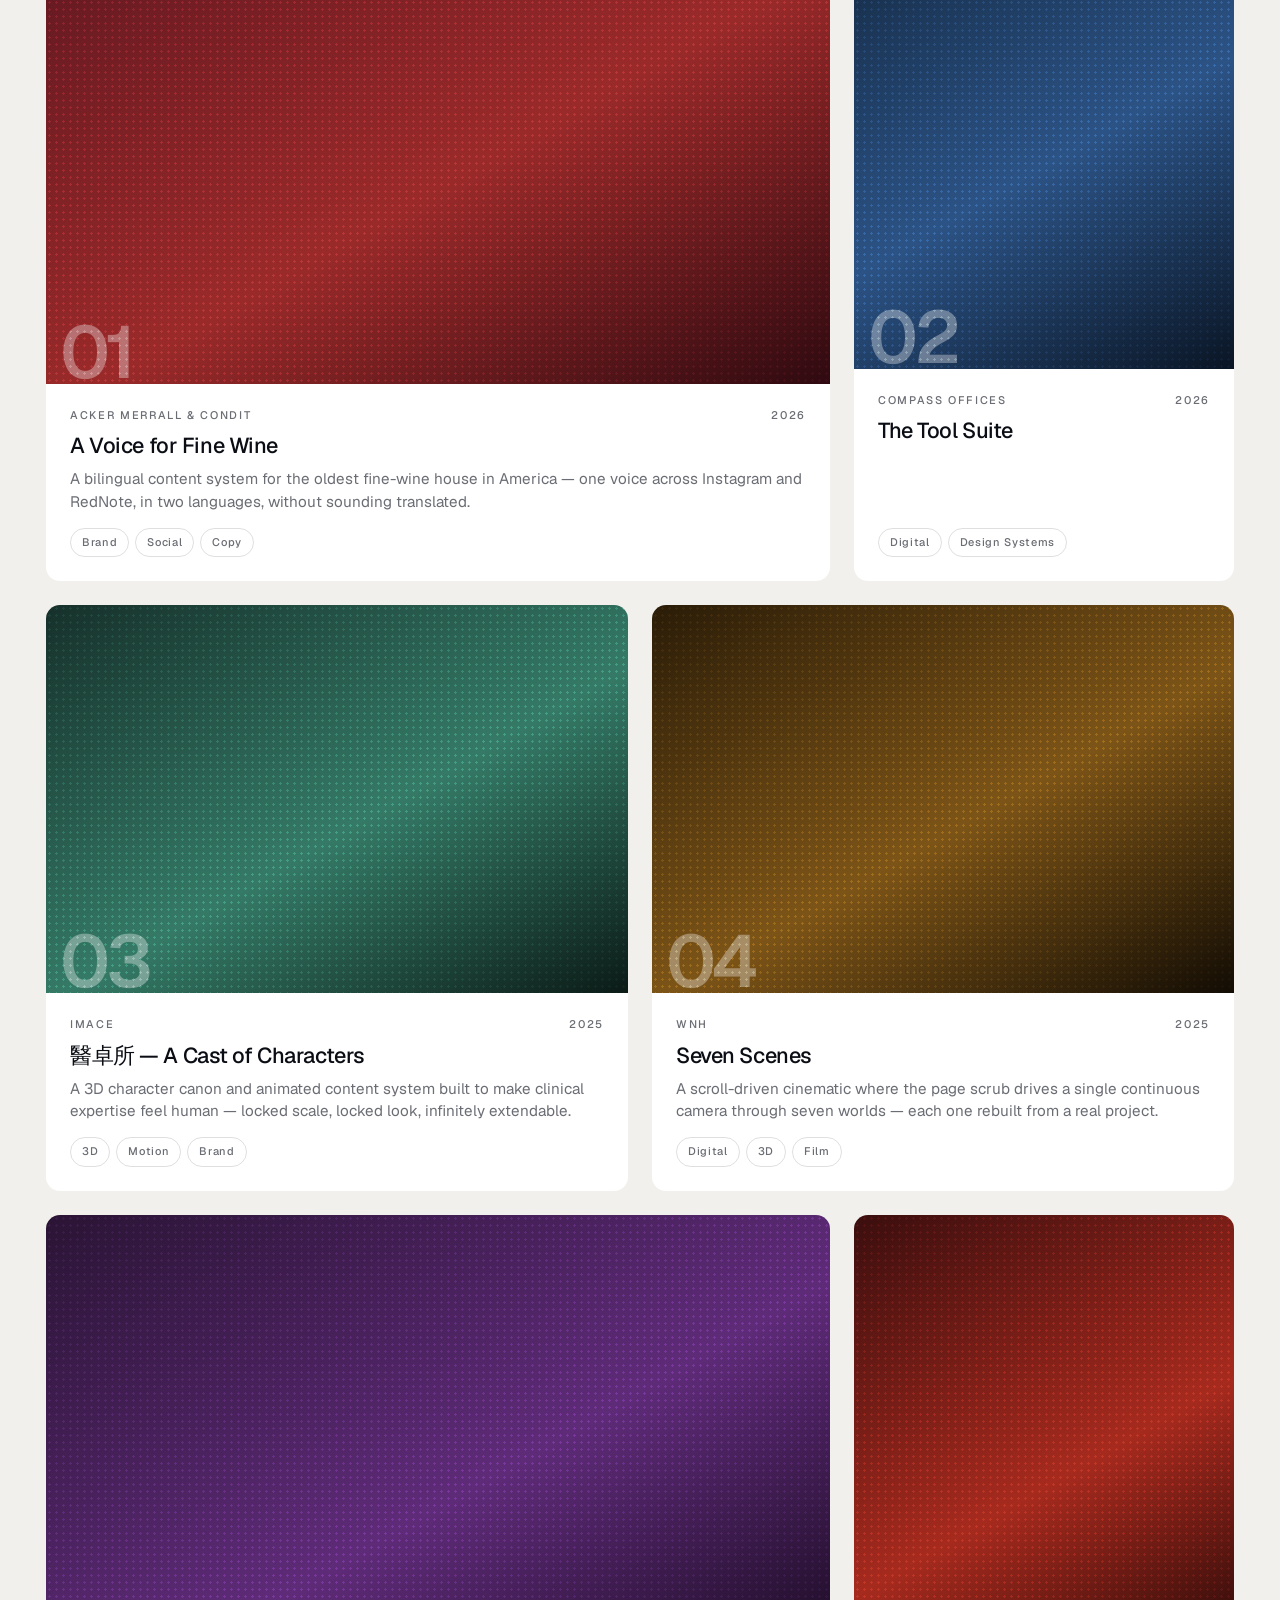
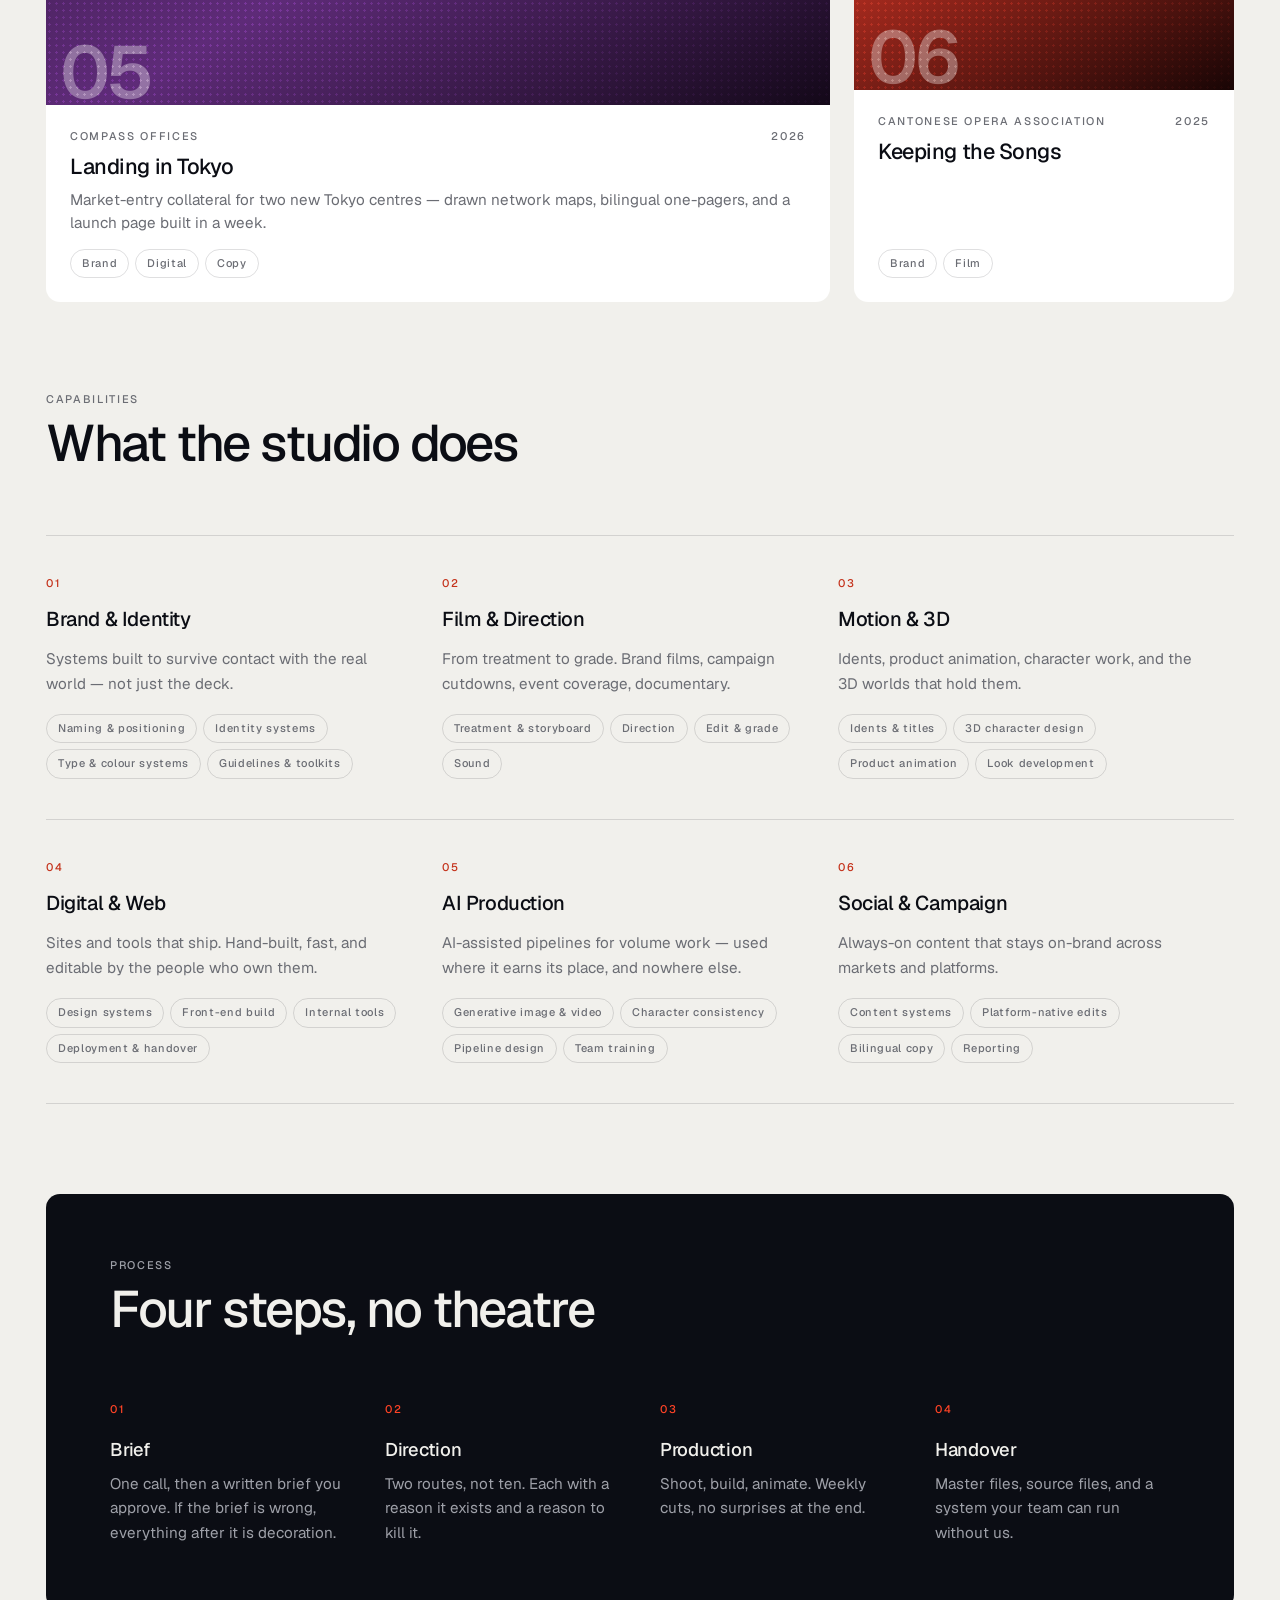
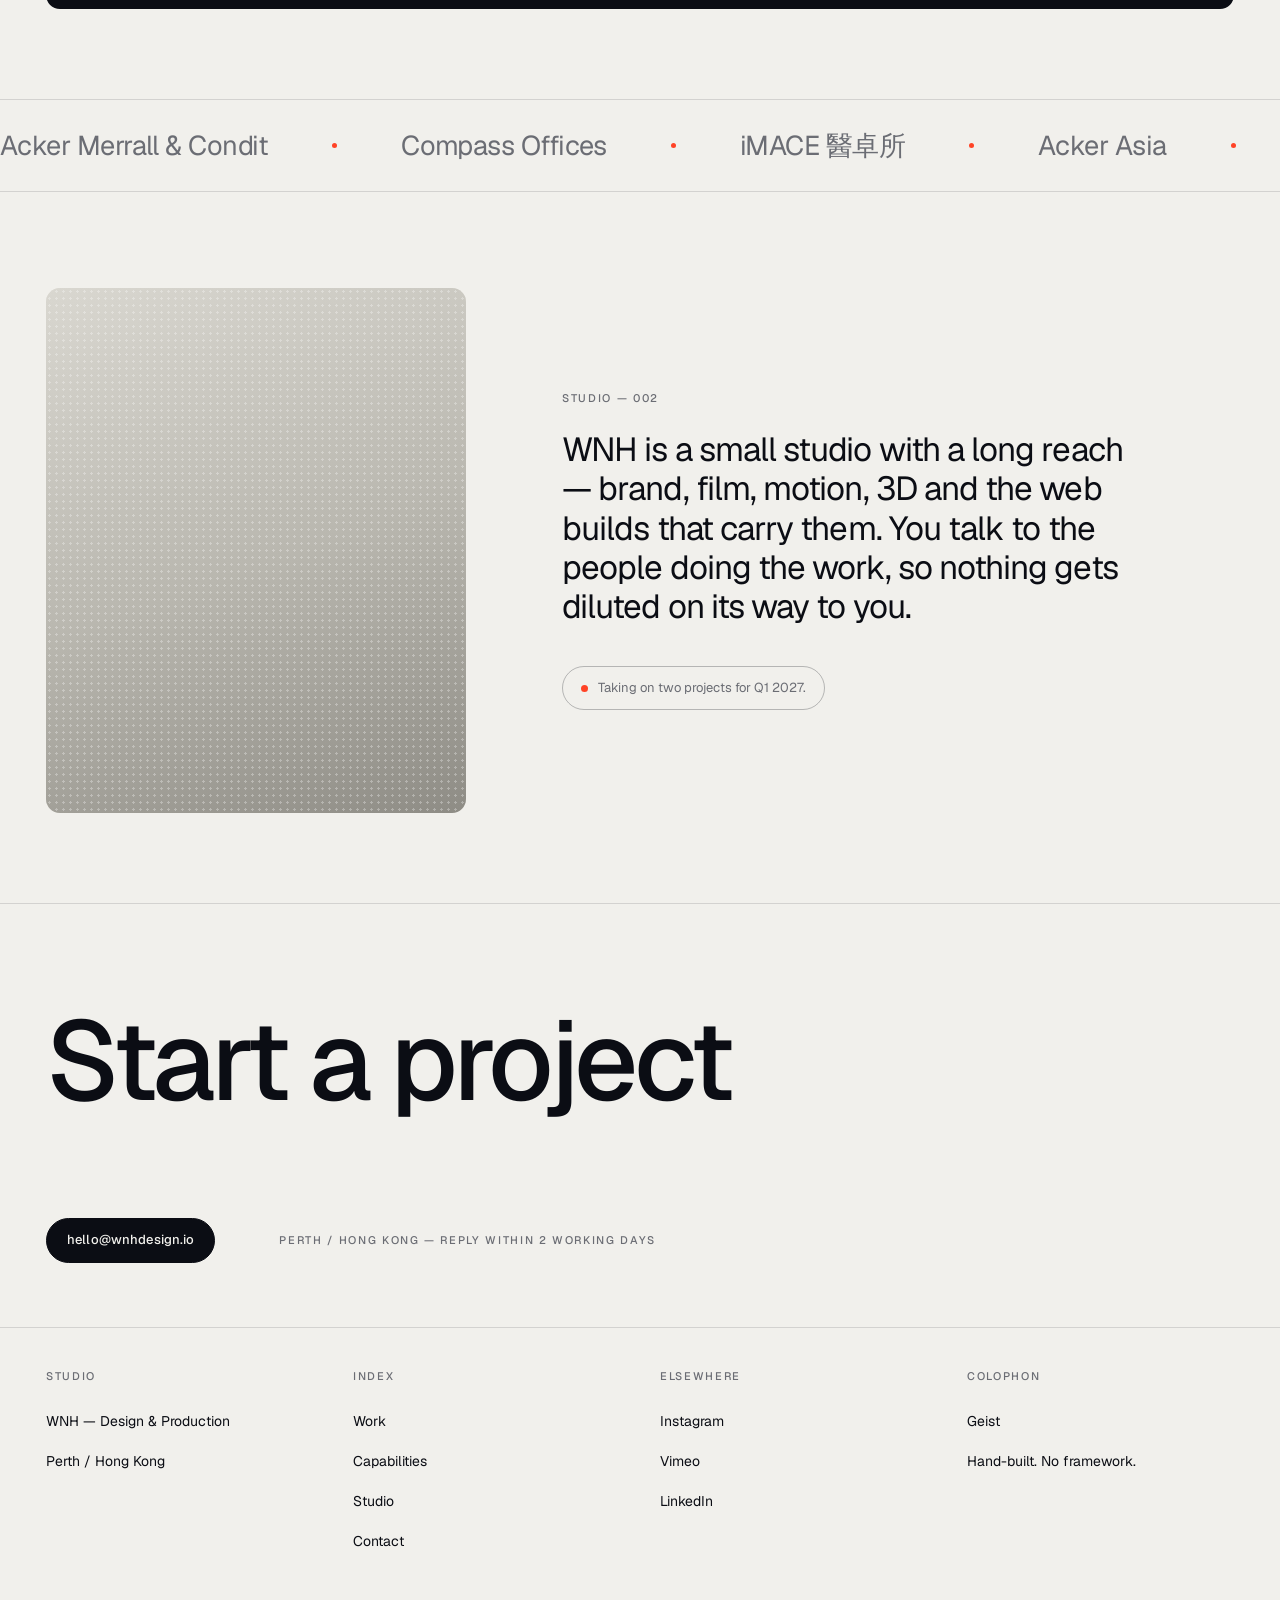
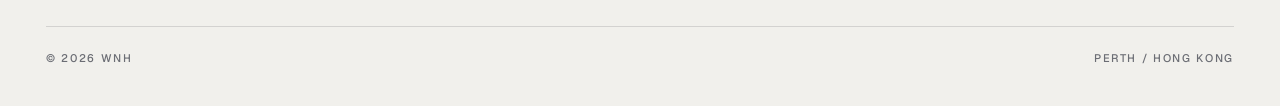
==== commit 74a09382: "Add files via upload" ====
--- a/index.html
+++ b/index.html
@@ -8,192 +8,189 @@
 <meta property="og:title" content="WNH — Design &amp; Production">
 <meta property="og:description" content="Independent design and production studio.">
 <meta property="og:type" content="website">
-<meta property="og:url" content="https://wnhdesign.io/">
-<meta name="theme-color" content="#08090A">
-<link rel="preload" href="/assets/fonts/archivo-var.woff2" as="font" type="font/woff2" crossorigin>
-<link rel="preload" href="/assets/fonts/ibm-plex-mono-500.woff2" as="font" type="font/woff2" crossorigin>
-<link rel="stylesheet" href="/assets/css/site.css">
+<meta name="theme-color" content="#F1F0EC">
+<link rel="preload" href="assets/fonts/geist-var.woff2" as="font" type="font/woff2" crossorigin>
+<link rel="stylesheet" href="assets/css/site.css">
+<link rel="icon" href="assets/logo.svg" type="image/svg+xml">
 </head>
-<body>
+<body class="hero-dark">
 <a class="skip" href="#work">Skip to work</a>
 <div id="shell-nav"></div>
 
 <main>
+  <!-- HERO — paper panel riding over full-bleed media -->
   <section class="hero" id="top">
     <div class="hero-media">
       <div class="field" id="field"></div>
-      <div class="scan" aria-hidden="true"></div>
       <div class="grain" aria-hidden="true"></div>
     </div>
-    <div class="hero-top mono muted">
-      <span>Reel &mdash; 2026</span>
-      <span class="rec"><i></i>Rec</span>
+    <div class="hero-top">
+      <div class="hero-cap lab lab-ink" id="hero-cap"></div>
     </div>
-    <div class="hero-body wrap">
-      <h1 class="hero-title">
-        <span class="l"><span>Design</span></span>
-        <span class="l"><span class="accent amp">&amp;</span></span>
-        <span class="l"><span>Production</span></span>
-      </h1>
-      <p class="hero-sub" id="hero-sub"></p>
-      <div class="hero-meta mono muted" id="hero-meta"></div>
-      <div class="hero-cue"><span class="bar" aria-hidden="true"></span><span class="mono muted">Scroll</span></div>
+    <div class="hero-body">
+      <div class="wrap">
+        <div class="hero-panel">
+          <p class="line" id="hero-line"></p>
+          <div class="hero-meta lab" id="hero-meta"></div>
+        </div>
+      </div>
+    </div>
+    <div class="hero-cue">
+      <span class="bar" aria-hidden="true"></span>
+      <span class="lab lab-ink">Scroll</span>
     </div>
   </section>
 
-  <section class="manifesto sec">
-    <div class="wrap manifesto-in">
-      <div class="mono">Statement<br>&mdash; 001</div>
-      <div>
-        <p id="manifesto"></p>
-        <div class="sig"><span>Studio</span><b>WNH</b></div>
+  <!-- STATEMENT -->
+  <section class="sec-tight">
+    <div class="wrap two">
+      <div class="lab rv in">Statement<br>&mdash; 001</div>
+      <p class="statement rv" id="statement"></p>
+    </div>
+  </section>
+
+  <!-- WORK -->
+  <section class="sec-tight" id="work" style="padding-top:0">
+    <div class="wrap">
+      <div class="sec-head rv">
+        <div>
+          <div class="lab">Selected work</div>
+          <h2 class="h-sec" style="margin-top:10px">Recent projects</h2>
+        </div>
+        <a class="pill" data-href="work/">
+          <span>All work <span id="work-count"></span></span>
+          <svg width="13" height="10" viewBox="0 0 14 10" fill="none" aria-hidden="true"><path d="M9 1l4 4-4 4M13 5H0" stroke="currentColor" stroke-width="1.3"/></svg>
+        </a>
+      </div>
+      <div class="bento" id="bento"></div>
+    </div>
+  </section>
+
+  <!-- CAPABILITIES -->
+  <section class="sec-tight" id="capabilities" style="padding-top:0">
+    <div class="wrap">
+      <div class="sec-head rv">
+        <div>
+          <div class="lab">Capabilities</div>
+          <h2 class="h-sec" style="margin-top:10px">What the studio does</h2>
+        </div>
+      </div>
+      <div class="caps" id="caps"></div>
+    </div>
+  </section>
+
+  <!-- PROCESS — dark contrast panel -->
+  <section class="sec-tight" style="padding-top:0">
+    <div class="wrap">
+      <div class="panel-ink rv" style="padding:clamp(32px,5vw,72px)">
+        <div class="sec-head" style="margin-bottom:var(--s5)">
+          <div>
+            <div class="lab lab-ink">Process</div>
+            <h2 class="h-sec" style="margin-top:10px">Four steps, no theatre</h2>
+          </div>
+        </div>
+        <div class="steps" id="steps"></div>
       </div>
     </div>
   </section>
 
-  <section class="sec" id="work">
-    <div class="wrap">
-      <div class="sec-head rv">
-        <h2 class="sec-title">Selected <span class="n">Work</span></h2>
-        <a class="link-arrow" href="/work/"><span>All work <span id="work-count"></span></span>
-          <svg width="14" height="10" viewBox="0 0 14 10" fill="none" aria-hidden="true"><path d="M9 1l4 4-4 4M13 5H0" stroke="currentColor" stroke-width="1.4"/></svg></a>
-      </div>
-      <div class="rows" id="rows"></div>
-    </div>
+  <!-- CLIENTS -->
+  <section aria-label="Selected clients" style="margin-bottom:var(--s6)">
+    <div class="marq"><div class="marq-track" id="marq"></div></div>
   </section>
 
-  <section class="sec" id="capabilities" style="padding-top:0">
-    <div class="wrap">
-      <div class="sec-head rv">
-        <h2 class="sec-title">Capa<span class="n">bilities</span></h2>
-        <span class="mono muted">What the studio does</span>
-      </div>
-      <div class="caps-grid" id="caps"></div>
-    </div>
-  </section>
-
-  <section class="sec" style="padding-top:0">
-    <div class="wrap">
-      <div class="sec-head rv">
-        <h2 class="sec-title">Pro<span class="n">cess</span></h2>
-        <span class="mono muted">Four steps, no theatre</span>
-      </div>
-      <div class="proc" id="proc"></div>
-    </div>
-  </section>
-
-  <section aria-label="Selected clients">
-    <div class="marq"><div class="marq-track" id="marq1"></div></div>
-    <div class="marq rev" aria-hidden="true" style="border-top:0"><div class="marq-track" id="marq2"></div></div>
-  </section>
-
-  <section class="sec" id="studio">
+  <!-- STUDIO -->
+  <section class="sec-tight" id="studio" style="padding-top:0">
     <div class="wrap studio">
-      <div class="portrait rv"><div class="ph"><span class="num">WNH</span></div></div>
-      <div class="studio-body rv">
-        <div class="mono muted">Studio &mdash; 002</div>
-        <p id="studio-copy"></p>
+      <div class="portrait rv"><div class="ph"></div></div>
+      <div class="rv">
+        <div class="lab">Studio &mdash; 002</div>
+        <p class="statement" style="font-size:clamp(1.35rem,2.6vw,2.1rem);margin-top:var(--s3)" id="studio-copy"></p>
         <div class="avail"><i aria-hidden="true"></i><span id="avail"></span></div>
       </div>
     </div>
   </section>
 
-  <section class="cta" id="contact">
+  <!-- CONTACT -->
+  <section id="contact" style="border-top:1px solid var(--line)">
     <div class="wrap">
-      <a class="cta-link" data-mailto href="#">Start<br><em>a</em> Project</a>
+      <a class="cta-link" data-mailto href="#">Start a project</a>
       <div class="cta-foot">
-        <a class="cta-mail" data-mail href="#"></a>
-        <span class="mono muted" id="cta-loc"></span>
+        <a class="pill pill-solid" data-mail data-mailto href="#"></a>
+        <span class="lab" id="cta-loc"></span>
       </div>
     </div>
   </section>
 </main>
 
 <div id="shell-foot"></div>
-<div class="peek" id="peek" aria-hidden="true"></div>
-
-<script src="/assets/js/site.js"></script>
+<script src="assets/js/site.js"></script>
 <script>
 WNH.boot(function (d) {
   var W = WNH, s = d.site || {};
   var featured = W.projects().filter(function (p) { return p.featured !== false; });
 
-  W.$('#hero-sub').innerHTML = W.t(s.tagline || '');
+  W.$('#hero-line').textContent = s.tagline || '';
+  W.$('#hero-cap').innerHTML = 'Brand &middot; Film &middot; Motion<br>3D &middot; Digital';
   W.$('#hero-meta').innerHTML =
     '<span>' + W.esc((s.locations || []).join(' / ')) + '</span>' +
-    '<span>Brand &middot; Film &middot; Motion &middot; 3D &middot; Digital</span>';
-  W.$('#manifesto').textContent = s.manifesto || '';
+    '<span>Reel 2026</span>';
+  W.$('#statement').textContent = s.manifesto || '';
   W.$('#studio-copy').textContent = s.studioCopy || '';
   W.$('#avail').textContent = s.availability || '';
   W.$('#work-count').textContent = '(' + W.projects().length + ')';
   W.$('#cta-loc').textContent = (s.locations || []).join(' / ') + ' — reply within 2 working days';
 
-  W.$('#rows').innerHTML = featured.map(function (p, i) {
-    return '<a class="row rv" href="/work/case.html?p=' + encodeURIComponent(p.slug) + '" data-i="' + i + '">' +
-      '<span class="row-idx">' + W.pad(i + 1) + '</span>' +
-      '<span class="row-thumb">' + W.cover(p, i, 200) + '</span>' +
-      '<h3 class="row-title"><span class="row-client">' + W.t(p.client) + '</span>' + W.t(p.title) + '</h3>' +
-      '<span class="row-meta">' + W.tags(p.disciplines) + '<span class="row-year">' + W.esc(p.year) + '</span></span>' +
-      '<span class="row-year" aria-hidden="true">' + W.esc(p.year) + '</span>' +
-      '<span class="row-arrow" aria-hidden="true"><svg width="16" height="12" viewBox="0 0 14 10" fill="none">' +
-      '<path d="M9 1l4 4-4 4M13 5H0" stroke="currentColor" stroke-width="1.4"/></svg></span></a>';
+  /* an even grid of identical cards reads as a catalogue, not a studio */
+  W.$('#bento').innerHTML = featured.map(function (p, i) {
+    var span = W.span(i);
+    return '<a class="card rv ' + span + '" href="' +
+      W.url('work/case.html?p=' + encodeURIComponent(p.slug)) + '">' +
+      '<div class="card-media">' + W.cover(p, i, 1200) + '</div>' +
+      '<div class="card-body">' +
+        '<div class="card-top"><span class="lab">' + W.t(p.client) + '</span>' +
+          '<span class="lab">' + W.esc(p.year) + '</span></div>' +
+        '<h3 class="h-card">' + W.t(p.title) + '</h3>' +
+        (span ? '<p class="card-sum">' + W.t(p.summary) + '</p>' : '') +
+        W.tags(p.disciplines) +
+      '</div></a>';
   }).join('');
 
   W.$('#caps').innerHTML = (d.capabilities || []).map(function (c, i) {
-    return '<article class="cap rv"><span class="mono accent">' + W.pad(i + 1) + '</span>' +
+    return '<article class="cap rv"><span class="lab accent">' + W.pad(i + 1) + '</span>' +
       '<h3>' + W.t(c.title) + '</h3><p>' + W.t(c.summary) + '</p><ul>' +
       (c.items || []).map(function (x) { return '<li>' + W.t(x) + '</li>'; }).join('') + '</ul></article>';
   }).join('');
 
-  W.$('#proc').innerHTML = (d.process || []).map(function (p) {
-    return '<article class="step rv"><span class="n" aria-hidden="true">' + W.esc(p.step) + '</span>' +
+  W.$('#steps').innerHTML = (d.process || []).map(function (p) {
+    return '<article class="step"><span class="n">' + W.esc(p.step) + '</span>' +
       '<h3>' + W.t(p.title) + '</h3><p>' + W.t(p.body) + '</p></article>';
   }).join('');
 
   var names = (d.clients || []);
-  var strip = names.concat(names).map(function (n) { return '<span class="marq-item">' + W.t(n) + '</span>'; }).join('');
-  W.$('#marq1').innerHTML = strip; W.$('#marq2').innerHTML = strip;
+  W.$('#marq').innerHTML = names.concat(names).map(function (n) {
+    return '<span class="marq-item">' + W.t(n) + '</span>';
+  }).join('');
 
-  /* showreel: Vimeo wins, then a Cloudinary mp4, else the generated field */
+  /* showreel behind the hero: Vimeo, then a Cloudinary mp4, else the field */
   var field = W.$('#field');
   if (s.reel && s.reel.vimeo && W.vimeoId(s.reel.vimeo)) {
     var f = document.createElement('iframe');
     f.src = W.vimeoSrc(s.reel.vimeo, true) + '&muted=1&loop=1&background=1';
-    f.allow = 'autoplay; fullscreen'; f.setAttribute('aria-hidden', 'true'); f.title = 'Showreel';
-    f.style.cssText = 'position:absolute;top:50%;left:50%;width:177.78vh;height:56.25vw;min-width:100%;min-height:100%;transform:translate(-50%,-50%);border:0';
+    f.allow = 'autoplay; fullscreen';
+    f.setAttribute('aria-hidden', 'true');
+    f.title = 'Showreel';
+    f.style.cssText = 'position:absolute;top:50%;left:50%;width:177.78vh;height:56.25vw;' +
+      'min-width:100%;min-height:100%;transform:translate(-50%,-50%);border:0';
     field.replaceWith(f);
   } else if (s.reel && W.cld.ok(s.reel.video)) {
     var v = document.createElement('video');
     v.src = W.cld.video(s.reel.video);
     if (W.cld.ok(s.reel.poster)) v.poster = W.cld.poster(s.reel.poster);
     v.muted = v.loop = v.autoplay = v.playsInline = true;
-    v.setAttribute('playsinline', ''); v.setAttribute('aria-hidden', 'true');
+    v.setAttribute('playsinline', '');
+    v.setAttribute('aria-hidden', 'true');
     field.replaceWith(v);
-  }
-
-  /* cursor-following preview on the work index */
-  var peek = W.$('#peek');
-  if (peek && !W.reduce && matchMedia('(min-width:900px) and (hover:hover)').matches) {
-    var tx = 0, ty = 0, cx = 0, cy = 0, running = false;
-    var loop = function () {
-      cx += (tx - cx) * 0.14; cy += (ty - cy) * 0.14;
-      peek.style.left = cx + 'px'; peek.style.top = cy + 'px';
-      requestAnimationFrame(loop);
-    };
-    W.$$('.row').forEach(function (row) {
-      row.addEventListener('mouseenter', function () {
-        var p = featured[+row.dataset.i]; if (!p) return;
-        peek.innerHTML = W.cover(p, +row.dataset.i, 640) +
-          '<span class="cap">' + W.t(p.client) + ' &mdash; ' + W.esc(p.year) + '</span>';
-        peek.classList.add('on');
-        if (!running) { running = true; requestAnimationFrame(loop); }
-      });
-      row.addEventListener('mouseleave', function () { peek.classList.remove('on'); });
-    });
-    addEventListener('mousemove', function (e) {
-      tx = e.clientX; ty = e.clientY;
-      if (!cx && !cy) { cx = tx; cy = ty; }
-    }, { passive: true });
   }
 });
 </script>
--- a/assets/css/site.css
+++ b/assets/css/site.css
@@ -1,732 +1,511 @@
-/* Self-hosted fonts — no third-party request, no FOUT from a blocked CDN.
-   Latin subsets only, 121KB total for the whole typographic system. */
+/* ==========================================================================
+   WNH — design system
+   One typeface, a paper ground, one accent, soft corners.
+   Tokens are semantic (bg / surface / text) so any page — including the
+   editor — inherits the theme instead of hard-coding light or dark.
+   ========================================================================== */
+
 @font-face{
-  font-family:'Archivo';src:url('/assets/fonts/archivo-var.woff2') format('woff2-variations');
+  font-family:'Geist';
+  src:url('../fonts/geist-var.woff2') format('woff2-variations');
   font-weight:100 900;font-style:normal;font-display:swap;
 }
-@font-face{
-  font-family:'IBM Plex Mono';src:url('/assets/fonts/ibm-plex-mono-400.woff2') format('woff2');
-  font-weight:400;font-style:normal;font-display:swap;
-}
-@font-face{
-  font-family:'IBM Plex Mono';src:url('/assets/fonts/ibm-plex-mono-500.woff2') format('woff2');
-  font-weight:500;font-style:normal;font-display:swap;
-}
-/* One glyph, 1.4KB: a plain ampersand, so it renders the same everywhere
-   instead of depending on what the viewer happens to have installed. */
-@font-face{
-  font-family:'Amp';src:url('/assets/fonts/amp.woff2') format('woff2-variations');
-  font-weight:100 900;font-style:normal;font-display:swap;
-}
-@font-face{
-  font-family:'Instrument Serif';src:url('/assets/fonts/instrument-serif-400.woff2') format('woff2');
-  font-weight:400;font-style:normal;font-display:swap;
-}
-@font-face{
-  font-family:'Instrument Serif';src:url('/assets/fonts/instrument-serif-400-italic.woff2') format('woff2');
-  font-weight:400;font-style:italic;font-display:swap;
-}
-
-/* ==========================================================================
-   WNH — Design & Production
-   Design system: "Editorial Brutal"
-   Single file. No runtime dependencies. Content lives in content.json.
-   ========================================================================== */
 
 :root{
-  /* colour */
-  --ink:#08090A;
-  --ink-2:#101113;
-  --ink-3:#17181B;
-  --paper:#EDEBE6;
-  --muted:#9A9A94;
-  --accent:#FF4326;
-  --line:rgba(237,235,230,.14);
-  --line-strong:rgba(237,235,230,.28);
+  /* ground */
+  --bg:#F1F0EC;            /* warm paper */
+  --surface:#FFFFFF;       /* cards, panels */
+  --surface-2:#E7E5DF;     /* recessed */
+  --ink:#0B0D14;           /* near-black, blue cast */
+  --ink-2:#14161E;
+
+  /* text */
+  --text:#0B0D14;
+  --text-2:#6B6D74;        /* 4.6:1 on paper */
+  --on-ink:#F1F0EC;
+  --on-ink-2:#9EA0A8;      /* 6.9:1 on ink */
+
+  /* lines */
+  --line:rgba(11,13,20,.13);
+  --line-2:rgba(11,13,20,.26);
+  --line-on-ink:rgba(241,240,236,.16);
+
+  --accent:#FF4326;        /* marks, fills, large type */
+  --accent-2:#C4321B;      /* the same red, darkened for small text on paper — 4.9:1 */
 
   /* type */
-  --display:'Archivo','Helvetica Neue',Helvetica,Arial,sans-serif;
-  --mono:'IBM Plex Mono',ui-monospace,SFMono-Regular,Menlo,Consolas,monospace;
-  --serif:'Instrument Serif',Georgia,'Times New Roman',serif;
+  --font:'Geist','Helvetica Neue',Helvetica,Arial,sans-serif;
 
   /* space */
-  --s1:8px; --s2:16px; --s3:24px; --s4:40px; --s5:64px; --s6:96px; --s7:144px; --s8:208px;
-  --pad:clamp(20px,4vw,64px);
-  --maxw:1680px;
-
-  /* motion */
-  --ease:cubic-bezier(.16,1,.3,1);
-  --dur:.7s;
+  --s1:8px; --s2:16px; --s3:24px; --s4:40px; --s5:64px; --s6:96px; --s7:140px; --s8:196px;
+  --pad:clamp(18px,3.6vw,56px);
+  --maxw:1560px;
+
+  /* form */
+  --r:8px; --r-lg:14px; --pill:999px;
+  --ease:cubic-bezier(.22,1,.36,1);
+  --dur:.8s;
 }
 
 *,*::before,*::after{box-sizing:border-box}
-html{-webkit-text-size-adjust:100%}
+html{-webkit-text-size-adjust:100%;scroll-behavior:smooth}
+@media(prefers-reduced-motion:reduce){html{scroll-behavior:auto}}
+
 body{
-  margin:0;
-  background:var(--ink);
-  color:var(--paper);
-  font-family:var(--display);
-  font-size:17px;
-  line-height:1.65;
-  font-weight:400;
-  -webkit-font-smoothing:antialiased;
-  overflow-x:hidden;
-}
-img,video{max-width:100%;display:block}
-figure,blockquote{margin:0}   /* the UA gives figure a 40px inline margin */
+  margin:0;background:var(--bg);color:var(--text);
+  font-family:var(--font);font-size:17px;line-height:1.6;font-weight:400;
+  font-feature-settings:"ss01","cv05";
+  -webkit-font-smoothing:antialiased;overflow-x:hidden;
+}
+img,video,svg{max-width:100%;display:block}
+figure,blockquote{margin:0}
 a{color:inherit;text-decoration:none}
 button{font:inherit;color:inherit;background:none;border:0;cursor:pointer}
-
 ::selection{background:var(--accent);color:var(--ink)}
-
-:focus-visible{
-  outline:2px solid var(--accent);
-  outline-offset:3px;
-}
+:focus-visible{outline:2px solid var(--accent);outline-offset:3px;border-radius:2px}
 
 .skip{
   position:fixed;top:-100px;left:var(--pad);z-index:200;
-  background:var(--accent);color:var(--ink);padding:12px 20px;
-  font-family:var(--mono);font-size:.75rem;letter-spacing:.14em;text-transform:uppercase;
-  transition:top .2s;
+  background:var(--ink);color:var(--on-ink);padding:12px 20px;border-radius:var(--pill);
+  font-size:.75rem;font-weight:500;letter-spacing:.08em;text-transform:uppercase;transition:top .2s;
 }
 .skip:focus{top:12px}
 
 /* ---------- primitives ---------- */
 .wrap{max-width:var(--maxw);margin:0 auto;padding-inline:var(--pad)}
-
-.mono{
-  font-family:var(--mono);
-  font-size:.6875rem;
-  font-weight:500;
-  letter-spacing:.16em;
-  text-transform:uppercase;
-  line-height:1.4;
-}
-.muted{color:var(--muted)}
+.sec{padding-block:clamp(var(--s6),10vw,var(--s8))}
+.sec-tight{padding-block:clamp(var(--s5),7vw,var(--s7))}
+
+.lab{
+  font-size:.6875rem;font-weight:500;letter-spacing:.15em;
+  text-transform:uppercase;line-height:1.4;color:var(--text-2);
+}
+.lab-ink{color:var(--on-ink-2)}
+.muted{color:var(--text-2)}
 .accent{color:var(--accent)}
-
-.rule{height:1px;background:var(--line);border:0;margin:0}
-
-.sec{padding-block:clamp(var(--s6),12vw,var(--s8))}
+/* small accent text on paper needs the darker red to clear 4.5:1 */
+.lab.accent{color:var(--accent-2)}
+.panel-ink .lab.accent,.step .n{color:var(--accent)}
+
+.h-display{
+  font-size:clamp(2.7rem,7.4vw,6.4rem);font-weight:500;
+  letter-spacing:-.035em;line-height:1.0;margin:0;
+}
+.h-sec{
+  font-size:clamp(1.9rem,4vw,3.2rem);font-weight:500;
+  letter-spacing:-.03em;line-height:1.05;margin:0;
+}
+.h-card{font-size:1.35rem;font-weight:500;letter-spacing:-.02em;line-height:1.15;margin:0}
+.lead{font-size:clamp(1.05rem,1.5vw,1.3rem);line-height:1.55;color:var(--text-2);margin:0;max-width:54ch}
 
 .sec-head{
-  display:flex;align-items:baseline;justify-content:space-between;gap:var(--s3);
-  flex-wrap:wrap;
-  padding-bottom:var(--s3);
-  border-bottom:1px solid var(--line-strong);
-  margin-bottom:var(--s5);
-}
-.sec-title{
-  font-size:clamp(2rem,5vw,3.6rem);
-  font-weight:900;letter-spacing:-.035em;line-height:.9;
-  margin:0;
-  text-transform:uppercase;
-}
-.sec-title .n{color:var(--accent)}
-
-.link-arrow{
-  font-family:var(--mono);font-size:.6875rem;letter-spacing:.16em;text-transform:uppercase;
-  display:inline-flex;align-items:center;gap:8px;
-  padding:10px 2px;min-height:44px;
-  border-bottom:1px solid transparent;
-  transition:color .3s var(--ease),border-color .3s var(--ease);
-}
-.link-arrow:hover,.link-arrow:focus-visible{color:var(--accent);border-color:var(--accent)}
-.link-arrow svg{transition:transform .4s var(--ease)}
-.link-arrow:hover svg{transform:translateX(5px)}
-
-/* ---------- reveal ---------- */
-.rv{opacity:0;transform:translateY(26px);transition:opacity var(--dur) var(--ease),transform var(--dur) var(--ease)}
+  display:flex;align-items:flex-end;justify-content:space-between;gap:var(--s3);
+  flex-wrap:wrap;margin-bottom:var(--s5);
+}
+
+/* ---------- controls ---------- */
+.pill{
+  display:inline-flex;align-items:center;gap:9px;min-height:44px;padding:11px 20px;
+  border:1px solid var(--line-2);border-radius:var(--pill);
+  font-size:.8125rem;font-weight:500;letter-spacing:.01em;
+  transition:background .35s var(--ease),color .35s var(--ease),border-color .35s var(--ease);
+}
+.pill:hover{background:var(--ink);border-color:var(--ink);color:var(--on-ink)}
+.pill-solid{background:var(--ink);border-color:var(--ink);color:var(--on-ink)}
+.pill-solid:hover{background:var(--accent);border-color:var(--accent);color:var(--ink)}
+.pill svg{transition:transform .4s var(--ease)}
+.pill:hover svg{transform:translateX(4px)}
+
+.link-u{
+  display:inline-flex;align-items:center;gap:8px;min-height:44px;
+  font-size:.8125rem;font-weight:500;position:relative;
+}
+.link-u::after{
+  content:'';position:absolute;left:0;right:0;bottom:12px;height:1px;
+  background:currentColor;transform-origin:right;transform:scaleX(1);
+  transition:transform .45s var(--ease);
+}
+.link-u:hover::after{transform:scaleX(0)}
+
+.rv{opacity:0;transform:translateY(20px);transition:opacity var(--dur) var(--ease),transform var(--dur) var(--ease)}
 .rv.in{opacity:1;transform:none}
 
 /* ==========================================================================
    NAV
    ========================================================================== */
-.nav{
-  position:fixed;inset:0 0 auto 0;z-index:100;
-  background:rgba(8,9,10,.72);
-  backdrop-filter:blur(14px) saturate(1.2);
-  -webkit-backdrop-filter:blur(14px) saturate(1.2);
-  border-bottom:1px solid var(--line);
-}
+.nav{position:fixed;inset:0 0 auto 0;z-index:100;color:var(--text);transition:color .45s var(--ease)}
+/* the homepage hero is dark media, so the nav inverts until the page moves */
+body.hero-dark:not(.scrolled) .nav{color:var(--on-ink)}
+body.hero-dark:not(.scrolled) .nav .pill{border-color:rgba(241,240,236,.4)}
+body.hero-dark:not(.scrolled) .nav .pill:hover{background:var(--on-ink);border-color:var(--on-ink);color:var(--ink)}
+body.hero-dark:not(.scrolled) .brand .sub{color:inherit;opacity:.72;border-left-color:rgba(241,240,236,.3)}
+body.hero-dark:not(.scrolled) .burger i{background:currentColor}
+.nav::before{
+  content:'';position:absolute;inset:0;background:rgba(241,240,236,.82);
+  backdrop-filter:blur(16px) saturate(1.4);-webkit-backdrop-filter:blur(16px) saturate(1.4);
+  opacity:0;transition:opacity .4s var(--ease);
+}
+body.scrolled .nav::before{opacity:1}
 .nav-in{
-  max-width:var(--maxw);margin:0 auto;padding-inline:var(--pad);
-  height:64px;display:flex;align-items:center;justify-content:space-between;gap:var(--s3);
-}
-.brand{display:flex;align-items:baseline;gap:12px;min-height:44px;align-items:center}
-.brand b{
-  font-weight:900;font-size:1.15rem;letter-spacing:-.03em;
-  font-family:var(--display);
-}
-.brand .dot{width:6px;height:6px;background:var(--accent);border-radius:50%;display:inline-block}
-.brand span{display:none}
-@media(min-width:900px){.brand span{display:inline}}
-
-.nav-status{display:none}
-@media(min-width:1100px){
-  .nav-status{display:flex;gap:var(--s3);align-items:center}
-}
+  position:relative;z-index:1;max-width:var(--maxw);margin:0 auto;padding:var(--s2) var(--pad);
+  display:flex;align-items:center;gap:var(--s3);
+}
+.brand{display:flex;align-items:center;gap:12px;min-height:44px;color:inherit}
+.brand svg{width:62px;height:auto;color:currentColor}
+.brand .sub{display:none}
+@media(min-width:1000px){.brand .sub{display:block;padding-left:14px;border-left:1px solid var(--line)}}
 
 .nav-links{display:none}
-@media(min-width:760px){
-  .nav-links{display:flex;gap:var(--s3);align-items:center}
+@media(min-width:840px){
+  .nav-links{display:flex;gap:var(--s3);margin-left:auto;align-items:center}
   .nav-links a{
-    min-height:44px;display:inline-flex;align-items:center;
-    position:relative;transition:color .3s var(--ease);
+    min-height:44px;display:inline-flex;align-items:center;position:relative;
+    font-size:.8125rem;font-weight:500;
   }
   .nav-links a::after{
-    content:'';position:absolute;left:0;right:100%;bottom:16px;height:1px;background:var(--accent);
+    content:'';position:absolute;left:0;right:100%;bottom:13px;height:1px;background:currentColor;
     transition:right .4s var(--ease);
   }
-  .nav-links a:hover{color:var(--accent)}
   .nav-links a:hover::after{right:0}
 }
-.burger{display:inline-flex;flex-direction:column;gap:5px;padding:14px 2px;min-height:44px;justify-content:center}
-@media(min-width:760px){.burger{display:none}}
-.burger i{display:block;width:24px;height:1.5px;background:var(--paper);transition:transform .35s var(--ease),opacity .2s}
+.nav-cta{display:none}
+@media(min-width:840px){.nav-cta{display:inline-flex;margin-left:var(--s2)}}
+
+.burger{margin-left:auto;display:inline-flex;flex-direction:column;gap:5px;padding:14px 2px;min-height:44px;justify-content:center}
+@media(min-width:840px){.burger{display:none}}
+.burger i{display:block;width:22px;height:1.5px;background:currentColor;transition:transform .35s var(--ease),opacity .2s}
 body.menu .burger i:nth-child(1){transform:translateY(6.5px) rotate(45deg)}
 body.menu .burger i:nth-child(2){opacity:0}
 body.menu .burger i:nth-child(3){transform:translateY(-6.5px) rotate(-45deg)}
 
 .sheet{
-  position:fixed;inset:64px 0 0 0;z-index:99;background:var(--ink);
-  padding:var(--pad);display:flex;flex-direction:column;justify-content:space-between;
-  transform:translateY(-101%);transition:transform .55s var(--ease);
-  visibility:hidden;
+  position:fixed;inset:0;z-index:99;background:var(--bg);padding:calc(var(--s6)) var(--pad) var(--s4);
+  display:flex;flex-direction:column;justify-content:space-between;
+  transform:translateY(-101%);transition:transform .6s var(--ease);visibility:hidden;
 }
 body.menu .sheet{transform:none;visibility:visible}
 body.menu{overflow:hidden}
-.sheet nav{display:flex;flex-direction:column;gap:4px;margin-top:var(--s4)}
+.sheet nav{display:flex;flex-direction:column}
 .sheet nav a{
-  font-size:clamp(2.4rem,12vw,4rem);font-weight:900;letter-spacing:-.04em;line-height:1.05;
-  text-transform:uppercase;padding:6px 0;
-  border-bottom:1px solid var(--line);
-}
-.sheet-foot{display:flex;flex-wrap:wrap;gap:var(--s3);padding-bottom:var(--s4)}
-
-/* ==========================================================================
-   HERO
-   ========================================================================== */
-.hero{
-  position:relative;min-height:100svh;display:flex;flex-direction:column;justify-content:flex-end;
-  padding-top:64px;overflow:hidden;
-  border-bottom:1px solid var(--line);
-}
-.hero-media{position:absolute;inset:0;z-index:0;overflow:hidden;background:var(--ink)}
-.hero-media video{width:100%;height:100%;object-fit:cover}
+  font-size:clamp(2rem,10vw,3.2rem);font-weight:500;letter-spacing:-.03em;line-height:1.1;
+  padding:14px 0;border-bottom:1px solid var(--line);
+}
+.sheet-foot{display:flex;flex-wrap:wrap;gap:var(--s2) var(--s3);padding-top:var(--s4)}
+
+/* ==========================================================================
+   HERO — a paper panel riding over full-bleed media
+   ========================================================================== */
+.hero{position:relative;min-height:100svh;display:flex;flex-direction:column;justify-content:flex-end;overflow:hidden}
+.hero-media{position:absolute;inset:0;z-index:0;background:var(--ink);overflow:hidden}
+.hero-media video,.hero-media iframe,.hero-media img{width:100%;height:100%;object-fit:cover;border:0}
 .hero-media::after{
   content:'';position:absolute;inset:0;
-  background:linear-gradient(to top,rgba(8,9,10,.95) 0%,rgba(8,9,10,.55) 45%,rgba(8,9,10,.75) 100%);
-}
-/* generated stand-in field until the reel is uploaded */
-.field{position:absolute;inset:-10%;
+  background:linear-gradient(180deg,rgba(11,13,20,.42) 0%,rgba(11,13,20,.12) 38%,rgba(11,13,20,.55) 100%);
+}
+.field{
+  position:absolute;inset:-8%;
   background:
-    radial-gradient(60% 50% at 20% 30%,rgba(255,67,38,.20),transparent 62%),
-    radial-gradient(50% 45% at 82% 18%,rgba(90,110,160,.22),transparent 60%),
-    radial-gradient(70% 60% at 60% 92%,rgba(237,235,230,.10),transparent 65%),
+    radial-gradient(58% 48% at 22% 26%,rgba(255,67,38,.30),transparent 62%),
+    radial-gradient(52% 44% at 80% 22%,rgba(96,124,190,.42),transparent 62%),
+    radial-gradient(70% 62% at 62% 90%,rgba(241,240,236,.16),transparent 66%),
     var(--ink);
-  animation:drift 26s ease-in-out infinite alternate;
-}
-@keyframes drift{
-  from{transform:scale(1.04) translate3d(0,0,0)}
-  to{transform:scale(1.14) translate3d(-2.5%,-2%,0)}
-}
-.scan{
-  position:absolute;inset:0;pointer-events:none;
-  background:repeating-linear-gradient(to bottom,rgba(237,235,230,.045) 0 1px,transparent 1px 4px);
-  opacity:.5;
-}
+  animation:drift 30s ease-in-out infinite alternate;
+}
+@keyframes drift{from{transform:scale(1.03)}to{transform:scale(1.13) translate3d(-2%,-1.6%,0)}}
 .grain{
-  position:absolute;inset:0;pointer-events:none;opacity:.16;mix-blend-mode:overlay;
+  position:absolute;inset:0;pointer-events:none;opacity:.13;mix-blend-mode:overlay;
   background-image:url("data:image/svg+xml,%3Csvg xmlns='http://www.w3.org/2000/svg' width='180' height='180'%3E%3Cfilter id='n'%3E%3CfeTurbulence type='fractalNoise' baseFrequency='.85' numOctaves='3'/%3E%3C/filter%3E%3Crect width='100%25' height='100%25' filter='url(%23n)'/%3E%3C/svg%3E");
 }
 
 .hero-top{
-  position:absolute;top:calc(64px + var(--s3));left:0;right:0;z-index:2;
-  display:flex;justify-content:space-between;gap:var(--s3);
-  padding-inline:var(--pad);max-width:var(--maxw);margin:0 auto;
-}
-.rec{display:inline-flex;align-items:center;gap:8px}
-.rec i{width:7px;height:7px;border-radius:50%;background:var(--accent);animation:blink 1.6s steps(1) infinite}
-@keyframes blink{0%,55%{opacity:1}56%,100%{opacity:.15}}
-
-.hero-body{position:relative;z-index:2;width:100%;padding-bottom:clamp(var(--s4),7vw,var(--s6))}
-.hero-title{
-  margin:0;
-  font-weight:900;
-  font-size:clamp(2.9rem,11vw,10rem);
-  line-height:.86;
-  letter-spacing:-.045em;
-  text-transform:uppercase;
-}
-.hero-title .l{display:block;overflow:hidden}
-.hero-title .l>span{display:block;transform:translateY(105%);transition:transform 1s var(--ease)}
-.loaded .hero-title .l>span{transform:none}
-.loaded .hero-title .l:nth-child(2)>span{transition-delay:.09s}
-.loaded .hero-title .l:nth-child(3)>span{transition-delay:.18s}
-
-.hero-sub{
-  margin:var(--s3) 0 0;max-width:44ch;
-  font-family:var(--serif);font-style:italic;
-  font-size:clamp(1.15rem,2.3vw,1.7rem);line-height:1.4;color:var(--paper);
+  position:absolute;top:0;left:0;right:0;z-index:2;
+  padding:calc(var(--s6) + 6px) var(--pad) 0;max-width:var(--maxw);margin:0 auto;
+  display:flex;justify-content:flex-end;
+}
+.hero-cap{text-align:right;color:var(--on-ink);max-width:22ch}
+
+.hero-body{position:relative;z-index:2;width:100%;padding-bottom:clamp(var(--s4),5vw,var(--s6))}
+.hero-panel{
+  background:var(--bg);border-radius:0 var(--r-lg) var(--r-lg) 0;
+  margin-left:calc(var(--pad) * -1);
+  padding:clamp(var(--s4),5vw,var(--s6)) clamp(var(--s4),5vw,var(--s6)) clamp(var(--s3),3vw,var(--s4));
+  max-width:min(940px,86%);
+}
+.hero-panel .line{
+  margin:0;font-size:clamp(1.7rem,3.6vw,3.1rem);
+  font-weight:500;letter-spacing:-.032em;line-height:1.1;max-width:18ch;
 }
 .hero-meta{
   display:flex;flex-wrap:wrap;gap:var(--s2) var(--s4);
   margin-top:var(--s4);padding-top:var(--s3);border-top:1px solid var(--line);
 }
-.hero-cue{display:flex;align-items:center;gap:10px;margin-top:var(--s4)}
-.hero-cue .bar{width:1px;height:36px;background:var(--line-strong);position:relative;overflow:hidden}
-.hero-cue .bar::after{content:'';position:absolute;inset:0;background:var(--accent);animation:cue 2.2s var(--ease) infinite}
+.hero-cue{
+  position:relative;z-index:2;display:flex;align-items:center;gap:10px;
+  padding:0 var(--pad) var(--s3);max-width:var(--maxw);margin:0 auto;width:100%;color:var(--on-ink);
+}
+.hero-cue .bar{width:1px;height:34px;background:rgba(241,240,236,.3);position:relative;overflow:hidden}
+.hero-cue .bar::after{content:'';position:absolute;inset:0;background:var(--accent);animation:cue 2.4s var(--ease) infinite}
 @keyframes cue{0%{transform:translateY(-100%)}60%,100%{transform:translateY(100%)}}
 
 /* ==========================================================================
-   MANIFESTO — inverted
-   ========================================================================== */
-.manifesto{background:var(--paper);color:var(--ink)}
-.manifesto .mono{color:#5C5C56}
-.manifesto-in{
-  display:grid;gap:var(--s4);
-  grid-template-columns:1fr;
-}
-@media(min-width:900px){.manifesto-in{grid-template-columns:200px 1fr;gap:var(--s5)}}
-.manifesto p{
-  margin:0;font-family:var(--serif);font-style:italic;
-  font-size:clamp(1.6rem,3.6vw,3rem);line-height:1.22;letter-spacing:-.01em;
-  max-width:22ch;
-}
-@media(min-width:900px){.manifesto p{max-width:26ch}}
-.manifesto .sig{
-  margin-top:var(--s4);display:flex;align-items:center;gap:12px;
-  font-family:var(--mono);font-size:.6875rem;letter-spacing:.16em;text-transform:uppercase;color:#5C5C56;
-}
-.manifesto .sig b{color:var(--ink);font-family:var(--display);font-weight:800;letter-spacing:.02em}
-
-/* ==========================================================================
-   WORK INDEX
-   ========================================================================== */
+   STATEMENT
+   ========================================================================== */
+.two{display:grid;grid-template-columns:1fr;gap:var(--s3)}
+@media(min-width:900px){.two{grid-template-columns:200px minmax(0,1fr);gap:var(--s5)}}
+.statement{
+  font-size:clamp(1.6rem,3.6vw,3rem);font-weight:400;letter-spacing:-.028em;
+  line-height:1.18;margin:0;max-width:26ch;
+}
+.statement em{font-style:normal;color:var(--text-2)}
+
+/* ==========================================================================
+   WORK — bento cards
+   ========================================================================== */
+.bento{display:grid;grid-template-columns:1fr;gap:var(--s3)}
+@media(min-width:760px){.bento{grid-template-columns:repeat(2,1fr)}}
+@media(min-width:1180px){.bento{grid-template-columns:repeat(6,1fr)}}
+.card{
+  display:flex;flex-direction:column;background:var(--surface);
+  border-radius:var(--r-lg);overflow:hidden;
+  transition:transform .55s var(--ease),box-shadow .55s var(--ease);
+}
+.card:hover{transform:translateY(-4px);box-shadow:0 18px 44px rgba(11,13,20,.10)}
+@media(min-width:1180px){
+  .card{grid-column:span 2}
+  .card.wide{grid-column:span 4}
+  .card.half{grid-column:span 3}
+}
+.card-media{display:block;position:relative;overflow:hidden;background:var(--surface-2);aspect-ratio:4/5}
+.card.wide .card-media{aspect-ratio:16/10}
+.card.half .card-media{aspect-ratio:3/2}
+.card-media>*{width:100%;height:100%;object-fit:cover;transition:transform .9s var(--ease)}
+.card:hover .card-media>*{transform:scale(1.04)}
+.card-body{padding:var(--s3);display:flex;flex-direction:column;gap:10px;flex:1}
+.card-top{display:flex;justify-content:space-between;gap:var(--s2);align-items:baseline}
+.card-body .tags{margin-top:auto;padding-top:4px}
+.card-sum{color:var(--text-2);font-size:.95rem;line-height:1.5;margin:0}
+
+.tags{display:flex;flex-wrap:wrap;gap:6px}
+.tag{
+  font-size:.6875rem;font-weight:500;letter-spacing:.06em;
+  border:1px solid var(--line);border-radius:var(--pill);padding:5px 11px;color:var(--text-2);
+}
+.tag-ink{border-color:var(--line-on-ink);color:var(--on-ink-2)}
+
+/* placeholder tiles until Cloudinary assets land */
+.ph{position:relative;width:100%;height:100%;overflow:hidden;background:var(--surface-2)}
+.ph::after{
+  content:'';position:absolute;inset:0;opacity:.5;mix-blend-mode:overlay;
+  background-image:radial-gradient(rgba(255,255,255,.6) 1px,transparent 1.4px);background-size:7px 7px;
+}
+.ph .num{
+  position:absolute;left:14px;bottom:2px;font-weight:600;font-size:4.6rem;line-height:.82;
+  color:rgba(255,255,255,.34);letter-spacing:-.05em;
+}
+.ph[data-tone="wine"]{background:linear-gradient(150deg,#5B1620,#9A2A2A 55%,#2E0A10)}
+.ph[data-tone="compass"]{background:linear-gradient(150deg,#12253C,#2C5385 55%,#0A1524)}
+.ph[data-tone="imace"]{background:linear-gradient(150deg,#16302A,#357A66 55%,#0B1A16)}
+.ph[data-tone="scroll"]{background:linear-gradient(150deg,#2A1C08,#7C5417 55%,#120C04)}
+.ph[data-tone="tokyo"]{background:linear-gradient(150deg,#2A1434,#5E2B78 55%,#130818)}
+.ph[data-tone="opera"]{background:linear-gradient(150deg,#3A0E0E,#A62A1E 55%,#180505)}
+
+/* list view (work index) */
 .rows{border-top:1px solid var(--line)}
 .row{
-  display:grid;position:relative;
-  grid-template-columns:76px minmax(0,1fr);
+  display:grid;grid-template-columns:64px minmax(0,1fr);
   grid-template-areas:"thumb title" "thumb meta";
-  column-gap:var(--s3);row-gap:12px;align-items:start;
-  padding:var(--s3) 0;
-  border-bottom:1px solid var(--line);
-  transition:background .4s var(--ease),padding-inline .4s var(--ease);
-}
-.row::before{
-  content:'';position:absolute;left:0;bottom:-1px;height:1px;width:0;background:var(--accent);
-  transition:width .6s var(--ease);
-}
-.row:hover::before,.row:focus-within::before{width:100%}
-.row-idx{
-  grid-area:idx;font-family:var(--mono);font-size:.6875rem;letter-spacing:.14em;color:var(--accent);
-  position:absolute;top:var(--s3);right:0;
-}
-.row-thumb{
-  grid-area:thumb;grid-row:1/3;width:76px;height:95px;overflow:hidden;background:var(--ink-2);
-  border:1px solid var(--line);align-self:start;
-}
-.row-title{
-  grid-area:title;margin:0;
-  font-size:clamp(1.7rem,7vw,2.4rem);font-weight:800;letter-spacing:-.035em;line-height:1;
-  text-transform:uppercase;
-  transition:transform .5s var(--ease),color .35s var(--ease);
-}
-.row-client{display:block;font-family:var(--mono);font-size:.625rem;letter-spacing:.16em;color:var(--muted);margin-bottom:8px;font-weight:500}
-.row-meta{grid-area:meta;display:flex;flex-wrap:wrap;gap:var(--s1) var(--s3);align-items:center}
-.row-arrow{display:none}
-
-.tags{display:flex;flex-wrap:wrap;gap:6px}
-.tag{
-  font-family:var(--mono);font-size:.5625rem;letter-spacing:.14em;text-transform:uppercase;
-  border:1px solid var(--line);padding:5px 9px;color:var(--muted);
-  transition:border-color .35s var(--ease),color .35s var(--ease);
-}
-.row:hover .tag{border-color:var(--line-strong);color:var(--paper)}
-
+  column-gap:var(--s3);row-gap:10px;align-items:center;
+  padding:var(--s3) 0;border-bottom:1px solid var(--line);position:relative;
+  transition:padding-inline .45s var(--ease),background .45s var(--ease);
+}
+.row-thumb{grid-area:thumb;grid-row:1/3;width:64px;height:80px;border-radius:var(--r);overflow:hidden;background:var(--surface-2)}
+.row-title{grid-area:title;margin:0;font-size:clamp(1.25rem,4.4vw,1.8rem);font-weight:500;letter-spacing:-.025em;line-height:1.1;transition:transform .5s var(--ease)}
+.row-client{display:block;margin-bottom:6px;font-size:.6875rem;font-weight:500;letter-spacing:.14em;text-transform:uppercase;color:var(--text-2)}
+.row-meta{grid-area:meta;display:flex;flex-wrap:wrap;gap:8px var(--s3);align-items:center}
+.row-year,.row-arrow{display:none}
 @media(min-width:900px){
   .row{
-    grid-template-columns:72px minmax(0,1fr) 260px 90px 40px;
-    grid-template-areas:"idx title meta year arrow";
-    gap:var(--s3);
-    padding:var(--s4) 0;
-    align-items:center;
+    grid-template-columns:60px minmax(0,1fr) 260px 80px 40px;
+    grid-template-areas:"thumb title meta year arrow";
+    padding:var(--s3) 0;
   }
-  .row-idx{position:static;align-self:center}
-  .row-title{padding-right:0}
-  .row:hover{background:linear-gradient(90deg,rgba(255,67,38,.06),transparent 55%);padding-inline:var(--s3)}
-  .row-thumb{display:none}
-  .row-title{font-size:clamp(2rem,3.4vw,3.1rem)}
-  .row:hover .row-title{transform:translateX(10px)}
-  .row-meta{justify-content:flex-start}
-  .row-year{font-family:var(--mono);font-size:.6875rem;letter-spacing:.14em;color:var(--muted);text-align:right}
-  .row-arrow{
-    grid-area:arrow;display:block;justify-self:end;color:var(--accent);
-    opacity:0;transform:translateX(-8px);transition:all .45s var(--ease);
-  }
+  .row:hover{background:var(--surface);padding-inline:var(--s3);border-radius:var(--r)}
+  .row:hover .row-title{transform:translateX(6px)}
+  .row-thumb{grid-row:auto;width:60px;height:60px}
+  .row-title{font-size:clamp(1.4rem,2.4vw,2.1rem)}
+  .row-year{display:block;grid-area:year;text-align:right;font-size:.8125rem;color:var(--text-2)}
+  .row-arrow{display:block;grid-area:arrow;justify-self:end;color:var(--accent);opacity:0;transform:translateX(-6px);transition:all .45s var(--ease)}
   .row:hover .row-arrow{opacity:1;transform:none}
 }
-.row-meta .row-year{font-family:var(--mono);font-size:.625rem;letter-spacing:.14em;color:var(--muted)}
-.row>.row-year{display:none}
-@media(min-width:900px){
-  .row>.row-year{display:block;grid-area:year;text-align:right}
-  .row-meta .row-year{display:none}
-}
-
-/* cursor-following preview (desktop only) */
-.peek{
-  position:fixed;top:0;left:0;z-index:60;width:300px;height:375px;pointer-events:none;
-  opacity:0;transform:translate3d(-50%,-50%,0) scale(.92);
-  transition:opacity .35s var(--ease),transform .5s var(--ease);
-  overflow:hidden;border:1px solid var(--line-strong);
-  display:none;
-}
-@media(min-width:900px) and (hover:hover){.peek{display:block}}
-.peek.on{opacity:1;transform:translate3d(-50%,-50%,0) scale(1)}
-.peek .cap{
-  position:absolute;left:0;right:0;bottom:0;padding:10px 12px;
-  background:rgba(8,9,10,.82);backdrop-filter:blur(6px);
-  font-family:var(--mono);font-size:.5625rem;letter-spacing:.14em;text-transform:uppercase;color:var(--paper);
-}
-
-/* generated cover stand-ins */
-.ph{position:relative;width:100%;height:100%;overflow:hidden;background:var(--ink-2)}
-.ph::after{
-  content:'';position:absolute;inset:0;opacity:.28;
-  background-image:radial-gradient(rgba(237,235,230,.5) 1px,transparent 1.4px);
-  background-size:7px 7px;mix-blend-mode:overlay;
-}
-.ph .num{
-  position:absolute;left:8px;bottom:2px;
-  font-family:var(--display);font-weight:900;font-size:4.5rem;line-height:.8;
-  color:rgba(237,235,230,.14);letter-spacing:-.05em;
-}
-.ph[data-tone="wine"]{background:linear-gradient(150deg,#3A0E14,#7A1B22 55%,#1A0508)}
-.ph[data-tone="compass"]{background:linear-gradient(150deg,#0E1A2B,#1E3A5F 55%,#07101C)}
-.ph[data-tone="imace"]{background:linear-gradient(150deg,#12261F,#2E6152 55%,#08120F)}
-.ph[data-tone="scroll"]{background:linear-gradient(150deg,#1A1206,#5C3D12 55%,#0B0803)}
-.ph[data-tone="tokyo"]{background:linear-gradient(150deg,#221029,#4A2160 55%,#0D0611)}
-.ph[data-tone="opera"]{background:linear-gradient(150deg,#2B0A0A,#8A2118 55%,#120404)}
-
-/* ==========================================================================
-   CAPABILITIES
-   ========================================================================== */
-.caps-grid{
-  display:grid;grid-template-columns:1fr;
-  border-top:1px solid var(--line);border-left:1px solid var(--line);
-}
-@media(min-width:700px){.caps-grid{grid-template-columns:repeat(2,1fr)}}
-@media(min-width:1100px){.caps-grid{grid-template-columns:repeat(3,1fr)}}
-.cap{
-  border-right:1px solid var(--line);border-bottom:1px solid var(--line);
-  padding:var(--s4) var(--s3);
-  display:flex;flex-direction:column;gap:var(--s2);
-  transition:background .45s var(--ease);
-}
-.cap:hover{background:var(--ink-2)}
-.cap h3{
-  margin:0;font-size:1.45rem;font-weight:800;letter-spacing:-.02em;line-height:1.1;text-transform:uppercase;
-}
-.cap p{margin:0;color:var(--muted);font-size:.95rem;line-height:1.6;max-width:38ch}
-.cap ul{list-style:none;margin:var(--s2) 0 0;padding:0;display:flex;flex-direction:column}
-.cap li{
-  font-family:var(--mono);font-size:.625rem;letter-spacing:.14em;text-transform:uppercase;color:var(--muted);
-  padding:9px 0;border-top:1px solid var(--line);
-}
-.cap li::before{content:'/ ';color:var(--accent)}
-
-/* ==========================================================================
-   PROCESS
-   ========================================================================== */
-.proc{display:grid;grid-template-columns:1fr;gap:var(--s4)}
-@media(min-width:700px){.proc{grid-template-columns:repeat(2,1fr);gap:var(--s5) var(--s4)}}
-@media(min-width:1100px){.proc{grid-template-columns:repeat(4,1fr)}}
+
+/* filters */
+.filters{display:flex;flex-wrap:wrap;gap:8px;align-items:center;padding-block:var(--s3)}
+.chip{
+  border:1px solid var(--line-2);border-radius:var(--pill);background:none;color:var(--text-2);
+  padding:10px 16px;min-height:44px;font-size:.8125rem;font-weight:500;
+  transition:background .3s var(--ease),color .3s var(--ease),border-color .3s var(--ease);
+}
+.chip:hover{color:var(--text);border-color:var(--ink)}
+.chip[aria-pressed="true"]{background:var(--ink);border-color:var(--ink);color:var(--on-ink)}
+
+/* ==========================================================================
+   CAPABILITIES — hairline grid
+   ========================================================================== */
+.caps{display:grid;grid-template-columns:1fr;border-top:1px solid var(--line)}
+@media(min-width:700px){.caps{grid-template-columns:repeat(2,1fr)}}
+@media(min-width:1100px){.caps{grid-template-columns:repeat(3,1fr)}}
+.cap{padding:var(--s4) var(--s3) var(--s4) 0;border-bottom:1px solid var(--line);display:flex;flex-direction:column;gap:12px}
+@media(min-width:700px){.cap{padding-right:var(--s4)}}
+.cap h3{margin:0;font-size:1.25rem;font-weight:500;letter-spacing:-.02em}
+.cap p{margin:0;color:var(--text-2);font-size:.95rem;line-height:1.6;max-width:38ch}
+.cap ul{list-style:none;margin:6px 0 0;padding:0;display:flex;flex-wrap:wrap;gap:6px}
+.cap li{font-size:.6875rem;font-weight:500;letter-spacing:.06em;color:var(--text-2);border:1px solid var(--line);border-radius:var(--pill);padding:5px 11px}
+
+/* ==========================================================================
+   DARK PANEL — process, contrast break
+   ========================================================================== */
+.panel-ink{background:var(--ink);color:var(--on-ink);border-radius:var(--r-lg)}
+.panel-ink .lead,.panel-ink p{color:var(--on-ink-2)}
+.steps{display:grid;grid-template-columns:1fr;gap:var(--s4)}
+@media(min-width:700px){.steps{grid-template-columns:repeat(2,1fr);gap:var(--s5) var(--s4)}}
+@media(min-width:1100px){.steps{grid-template-columns:repeat(4,1fr)}}
 .step .n{
-  font-size:clamp(3.4rem,7vw,5.4rem);font-weight:900;line-height:.8;letter-spacing:-.05em;
-  color:transparent;-webkit-text-stroke:1px var(--line-strong);
-  display:block;margin-bottom:var(--s2);
-  transition:-webkit-text-stroke-color .5s var(--ease),color .5s var(--ease);
-}
-.step:hover .n{-webkit-text-stroke-color:var(--accent)}
-.step h3{margin:0 0 8px;font-size:1.15rem;font-weight:800;letter-spacing:-.01em;text-transform:uppercase}
-.step p{margin:0;color:var(--muted);font-size:.95rem;line-height:1.6;max-width:34ch}
-
-/* ==========================================================================
-   CLIENTS MARQUEE
+  display:block;font-size:.6875rem;font-weight:500;letter-spacing:.15em;text-transform:uppercase;
+  color:var(--accent);margin-bottom:var(--s2);
+}
+.step h3{margin:0 0 8px;font-size:1.15rem;font-weight:500;letter-spacing:-.015em}
+.step p{margin:0;font-size:.95rem;line-height:1.6;max-width:32ch}
+
+/* ==========================================================================
+   MARQUEE
    ========================================================================== */
 .marq{overflow:hidden;border-block:1px solid var(--line);padding-block:var(--s3)}
-.marq-track{display:flex;width:max-content;gap:var(--s4);animation:slide 42s linear infinite}
+.marq-track{display:flex;width:max-content;gap:var(--s5);animation:slide 48s linear infinite}
 .marq:hover .marq-track{animation-play-state:paused}
-.marq.rev .marq-track{animation-direction:reverse;animation-duration:52s}
 @keyframes slide{from{transform:translateX(0)}to{transform:translateX(-50%)}}
 .marq-item{
-  display:inline-flex;align-items:center;gap:var(--s4);
-  font-size:clamp(1.6rem,4vw,3rem);font-weight:800;letter-spacing:-.03em;text-transform:uppercase;
-  color:var(--muted);white-space:nowrap;
-}
-.marq-item::after{content:'';width:8px;height:8px;background:var(--accent);border-radius:50%;flex:none}
-
-/* ==========================================================================
-   STUDIO STRIP
+  display:inline-flex;align-items:center;gap:var(--s5);white-space:nowrap;
+  font-size:clamp(1.1rem,2.2vw,1.7rem);font-weight:400;letter-spacing:-.02em;color:var(--text-2);
+}
+.marq-item::after{content:'';width:5px;height:5px;border-radius:50%;background:var(--accent);flex:none}
+
+/* ==========================================================================
+   STUDIO / CTA / FOOTER
    ========================================================================== */
 .studio{display:grid;grid-template-columns:1fr;gap:var(--s4)}
 @media(min-width:900px){.studio{grid-template-columns:minmax(0,420px) minmax(0,1fr);gap:var(--s6);align-items:center}}
-.portrait{aspect-ratio:4/5;position:relative;overflow:hidden;border:1px solid var(--line);background:var(--ink-2)}
-.portrait .ph{background:linear-gradient(160deg,#1B1C20,#2A2C33 50%,#0C0D0F)}
-.studio-body p{
-  font-family:var(--serif);font-style:italic;
-  font-size:clamp(1.25rem,2.4vw,1.85rem);line-height:1.38;margin:var(--s3) 0 0;max-width:34ch;
-}
+.portrait{aspect-ratio:4/5;border-radius:var(--r-lg);overflow:hidden;background:var(--surface-2)}
+.portrait .ph{background:linear-gradient(160deg,#D9D7D0,#B9B7AF 52%,#8E8C85)}
 .avail{
   display:inline-flex;align-items:center;gap:10px;margin-top:var(--s4);
-  border:1px solid var(--line);padding:11px 16px;
-  font-family:var(--mono);font-size:.625rem;letter-spacing:.16em;text-transform:uppercase;color:var(--muted);
+  border:1px solid var(--line-2);border-radius:var(--pill);padding:10px 18px;min-height:44px;
+  font-size:.8125rem;color:var(--text-2);
 }
 .avail i{width:7px;height:7px;border-radius:50%;background:var(--accent);animation:pulse 2.4s ease-in-out infinite}
-@keyframes pulse{0%,100%{opacity:1;transform:scale(1)}50%{opacity:.35;transform:scale(.75)}}
-
-/* ==========================================================================
-   CTA + FOOTER
-   ========================================================================== */
-.cta{border-top:1px solid var(--line)}
+@keyframes pulse{0%,100%{opacity:1;transform:scale(1)}50%{opacity:.35;transform:scale(.72)}}
+
 .cta-link{
-  display:block;padding-block:clamp(var(--s5),9vw,var(--s7));
-  font-size:clamp(2.6rem,11vw,9rem);font-weight:900;letter-spacing:-.045em;line-height:.86;
-  text-transform:uppercase;transition:color .4s var(--ease)}
-.cta-link:hover,.cta-link:focus-visible{color:var(--accent)}
-.cta-link em{font-family:var(--serif);font-style:italic;font-weight:400;letter-spacing:-.02em}
-.cta-foot{display:flex;flex-wrap:wrap;gap:var(--s3) var(--s5);padding-bottom:var(--s5);align-items:baseline}
-.cta-mail{
-  display:inline-flex;align-items:center;min-height:44px;
-  font-size:clamp(1.1rem,2.4vw,1.6rem);font-weight:600;letter-spacing:-.02em;
-  border-bottom:1px solid var(--line-strong);transition:border-color .3s,color .3s;
-}
-.cta-mail:hover{color:var(--accent);border-color:var(--accent)}
+  display:block;padding-block:clamp(var(--s5),8vw,var(--s7));
+  font-size:clamp(2.4rem,9vw,7rem);font-weight:500;letter-spacing:-.04em;line-height:.98;
+  transition:color .4s var(--ease);
+}
+.cta-link:hover{color:var(--accent)}
+.cta-foot{display:flex;flex-wrap:wrap;gap:var(--s3) var(--s5);align-items:center;padding-bottom:var(--s5)}
 
 footer{border-top:1px solid var(--line);padding-block:var(--s4)}
 .foot-grid{display:grid;grid-template-columns:1fr;gap:var(--s4)}
 @media(min-width:700px){.foot-grid{grid-template-columns:repeat(4,1fr)}}
-.foot-col h4{margin:0 0 var(--s2);font-family:var(--mono);font-size:.625rem;letter-spacing:.16em;text-transform:uppercase;color:var(--muted);font-weight:500}
-.foot-col a,.foot-col p{
-  display:block;margin:0 0 6px;font-family:var(--mono);font-size:.6875rem;letter-spacing:.1em;
-  color:var(--paper);text-transform:uppercase;min-height:24px;
-}
-/* 44px targets unconditionally — a `pointer:coarse` query misses touch
-   laptops and anyone using a stylus, and the extra height costs nothing */
-.foot-col a{transition:color .3s;min-height:44px;display:flex;align-items:center}
+.foot-col h4{margin:0 0 var(--s2);font-size:.6875rem;font-weight:500;letter-spacing:.15em;text-transform:uppercase;color:var(--text-2)}
+.foot-col a,.foot-col p{display:flex;align-items:center;margin:0;min-height:40px;font-size:.875rem}
+.foot-col a{transition:color .3s}
 .foot-col a:hover{color:var(--accent)}
 .foot-bot{display:flex;flex-wrap:wrap;justify-content:space-between;gap:var(--s2);margin-top:var(--s5);padding-top:var(--s3);border-top:1px solid var(--line)}
 
 /* ==========================================================================
-   REDUCED MOTION
-   ========================================================================== */
+   CASE STUDY
+   ========================================================================== */
+.case-hero{padding-top:calc(var(--s6) + var(--s4))}
+.case-title{font-size:clamp(2.2rem,6.4vw,5.4rem);font-weight:500;letter-spacing:-.035em;line-height:1.02;margin:var(--s3) 0 0;max-width:18ch}
+.case-summary{margin:var(--s4) 0 0;max-width:44ch;font-size:clamp(1.05rem,1.8vw,1.45rem);line-height:1.5;color:var(--text-2)}
+.case-meta{display:grid;grid-template-columns:repeat(2,1fr);gap:0;margin-top:var(--s5);border-top:1px solid var(--line)}
+@media(min-width:800px){.case-meta{grid-template-columns:repeat(4,1fr)}}
+.case-meta div{padding:var(--s3) var(--s3) var(--s3) 0;border-bottom:1px solid var(--line)}
+.case-meta dt{margin:0 0 7px;font-size:.6875rem;font-weight:500;letter-spacing:.15em;text-transform:uppercase;color:var(--text-2)}
+.case-meta dd{margin:0;font-size:1rem;font-weight:500;line-height:1.35}
+
+.blocks{display:flex;flex-direction:column;gap:clamp(var(--s5),8vw,var(--s7))}
+.media{position:relative;overflow:hidden;border-radius:var(--r-lg);background:var(--surface-2)}
+.media img,.media video{width:100%;height:auto}
+.ratio-16x9{aspect-ratio:16/9}
+.ratio-4x5{aspect-ratio:4/5}
+figcaption,.cap-line{margin-top:12px;font-size:.8125rem;color:var(--text-2)}
+.blk-wide{max-width:1080px;margin-inline:auto}
+
+.embed{position:relative;aspect-ratio:16/9;border-radius:var(--r-lg);overflow:hidden;background:var(--ink)}
+.embed iframe{position:absolute;inset:0;width:100%;height:100%;border:0}
+.embed-facade{position:absolute;inset:0;display:flex;align-items:center;justify-content:center;cursor:pointer}
+.embed-facade img{position:absolute;inset:0;width:100%;height:100%;object-fit:cover;opacity:.7}
+.play{
+  position:relative;z-index:2;display:inline-flex;align-items:center;gap:11px;min-height:52px;
+  padding:14px 24px;border-radius:var(--pill);background:var(--bg);color:var(--ink);
+  font-size:.8125rem;font-weight:500;transition:background .3s var(--ease),color .3s var(--ease);
+}
+.embed-facade:hover .play{background:var(--accent);color:var(--ink)}
+
+.blk-text{display:grid;grid-template-columns:1fr;gap:var(--s3)}
+@media(min-width:900px){.blk-text{grid-template-columns:260px minmax(0,1fr);gap:var(--s5)}}
+.blk-text h2{margin:0;font-size:1.35rem;font-weight:500;letter-spacing:-.02em}
+.blk-text p{margin:0 0 1em;max-width:62ch;font-size:1.08rem;line-height:1.7}
+.blk-text p:last-child{margin-bottom:0}
+
+.blk-images{display:grid;gap:var(--s3);grid-template-columns:1fr}
+@media(min-width:700px){.blk-images{grid-template-columns:repeat(2,1fr)}
+  .blk-images.three{grid-template-columns:repeat(3,1fr)}}
+
+.blk-quote blockquote{margin:0;max-width:22ch;font-size:clamp(1.7rem,4.2vw,3.2rem);font-weight:400;letter-spacing:-.03em;line-height:1.14}
+.blk-quote cite{display:block;margin-top:var(--s3);font-style:normal;font-size:.8125rem;color:var(--text-2)}
+
+.blk-stats{display:grid;grid-template-columns:repeat(2,1fr);gap:var(--s4);padding:var(--s5) var(--s4);border-radius:var(--r-lg);background:var(--surface)}
+@media(min-width:1000px){.blk-stats{grid-template-columns:repeat(4,1fr)}}
+.stat b{display:block;font-size:clamp(2rem,4vw,3rem);font-weight:500;letter-spacing:-.04em;line-height:.95}
+.stat span{display:block;margin-top:10px;font-size:.8125rem;color:var(--text-2)}
+
+.credits{display:grid;grid-template-columns:1fr;border-top:1px solid var(--line)}
+@media(min-width:700px){.credits{grid-template-columns:repeat(3,1fr)}}
+.credit{padding:var(--s3) var(--s3) var(--s3) 0;border-bottom:1px solid var(--line)}
+.credit dt{margin-bottom:6px;font-size:.6875rem;font-weight:500;letter-spacing:.15em;text-transform:uppercase;color:var(--text-2)}
+.credit dd{margin:0;font-size:1rem;font-weight:500}
+
+.next{display:block;border-top:1px solid var(--line);padding-block:clamp(var(--s5),7vw,var(--s7));transition:color .4s var(--ease)}
+.next:hover{color:var(--accent)}
+.next .t{display:block;margin-top:var(--s2);font-size:clamp(1.8rem,6vw,4.4rem);font-weight:500;letter-spacing:-.035em;line-height:1.02}
+
+/* ==========================================================================
+   PORTFOLIO
+   ========================================================================== */
+.pf-roles{display:flex;flex-wrap:wrap;gap:8px;margin-top:var(--s4)}
+.pf-roles>span{font-size:.8125rem;font-weight:500;border:1px solid var(--line-2);border-radius:var(--pill);padding:9px 16px}
+.deep{display:flex;flex-direction:column;gap:clamp(var(--s5),7vw,var(--s7))}
+.deep-item{display:grid;grid-template-columns:1fr;gap:var(--s3)}
+@media(min-width:900px){.deep-item{grid-template-columns:minmax(0,1.1fr) minmax(0,1fr);gap:var(--s5);align-items:center}
+  .deep-item:nth-child(even) .deep-media{order:2}}
+.deep-media{aspect-ratio:4/3;border-radius:var(--r-lg);overflow:hidden;background:var(--surface-2)}
+.deep-media>*{width:100%;height:100%;object-fit:cover;transition:transform .9s var(--ease)}
+.deep-media:hover>*{transform:scale(1.03)}
+.deep-body h3{margin:10px 0 0;font-size:clamp(1.5rem,3vw,2.3rem);font-weight:500;letter-spacing:-.03em;line-height:1.06}
+.deep-body p{margin:var(--s2) 0 0;color:var(--text-2);font-size:1.02rem;line-height:1.65;max-width:46ch}
+
+.tools{display:grid;grid-template-columns:1fr;border-top:1px solid var(--line)}
+@media(min-width:600px){.tools{grid-template-columns:repeat(2,1fr)}}
+@media(min-width:1000px){.tools{grid-template-columns:repeat(4,1fr)}}
+.tool{padding:var(--s3) var(--s3) var(--s3) 0;border-bottom:1px solid var(--line)}
+.tool h4{margin:0 0 8px;font-size:.6875rem;font-weight:500;letter-spacing:.15em;text-transform:uppercase;color:var(--accent-2)}
+.tool p{margin:0;font-size:.95rem;line-height:1.55;color:var(--text-2)}
+
+.empty{padding:var(--s6) 0;text-align:center;color:var(--text-2)}
+[hidden]{display:none !important}
+
 @media (prefers-reduced-motion: reduce){
   *,*::before,*::after{animation-duration:.001ms !important;animation-iteration-count:1 !important;transition-duration:.001ms !important}
   .rv{opacity:1;transform:none}
-  .hero-title .l>span{transform:none}
-  .peek{display:none !important}
-  .field{animation:none}
-}
-
-/* ==========================================================================
-   AMPERSAND
-   Archivo's & is a flat-sided "et" form — historically correct, visually a
-   box with a leg. Every ampersand on the site is swapped for a plain one.
-   ========================================================================== */
-.amp{
-  font-family:'Amp',Helvetica,Arial,sans-serif;
-  font-style:normal;
-  font-weight:inherit;
-  letter-spacing:0;
-}
-
-/* ==========================================================================
-   FILTER CHIPS
-   ========================================================================== */
-.filters{
-  display:flex;flex-wrap:wrap;gap:8px;align-items:center;
-  padding-block:var(--s3);border-bottom:1px solid var(--line);
-}
-.chip{
-  font-family:var(--mono);font-size:.625rem;letter-spacing:.14em;text-transform:uppercase;
-  border:1px solid var(--line);background:none;color:var(--muted);
-  padding:11px 15px;min-height:44px;
-  transition:border-color .3s var(--ease),color .3s var(--ease),background .3s var(--ease);
-}
-.chip:hover{border-color:var(--line-strong);color:var(--paper)}
-.chip[aria-pressed="true"]{background:var(--accent);border-color:var(--accent);color:var(--ink)}
-.filters .count{margin-left:auto;font-family:var(--mono);font-size:.625rem;letter-spacing:.14em;color:var(--muted)}
-
-/* ==========================================================================
-   CASE STUDY
-   ========================================================================== */
-.case-hero{padding-top:calc(64px + var(--s5));border-bottom:1px solid var(--line)}
-.case-back{
-  display:inline-flex;align-items:center;gap:8px;min-height:44px;
-  font-family:var(--mono);font-size:.6875rem;letter-spacing:.16em;text-transform:uppercase;color:var(--muted);
-  transition:color .3s var(--ease);
-}
-.case-back:hover{color:var(--accent)}
-.case-title{
-  margin:var(--s3) 0 0;
-  font-size:clamp(2.4rem,8vw,7rem);font-weight:900;letter-spacing:-.045em;line-height:.88;
-  text-transform:uppercase;max-width:16ch;
-}
-.case-summary{
-  margin:var(--s4) 0 0;max-width:34ch;
-  font-family:var(--serif);font-style:italic;
-  font-size:clamp(1.2rem,2.4vw,1.85rem);line-height:1.38;
-}
-.case-meta{
-  display:grid;grid-template-columns:1fr;gap:0;
-  margin-top:var(--s5);border-top:1px solid var(--line);
-}
-@media(min-width:700px){.case-meta{grid-template-columns:repeat(4,1fr);border-left:1px solid var(--line)}}
-.case-meta div{
-  padding:var(--s3) 0;border-bottom:1px solid var(--line);
-}
-@media(min-width:700px){.case-meta div{padding:var(--s3);border-right:1px solid var(--line)}}
-.case-meta dt{
-  margin:0 0 8px;font-family:var(--mono);font-size:.5625rem;letter-spacing:.16em;
-  text-transform:uppercase;color:var(--muted);
-}
-.case-meta dd{margin:0;font-size:1rem;font-weight:600;letter-spacing:-.01em;line-height:1.35}
-
-/* blocks */
-.blocks{display:flex;flex-direction:column;gap:clamp(var(--s5),9vw,var(--s7))}
-.blk-full{width:100%}
-.blk-wide{max-width:1180px;margin-inline:auto}
-.blk figcaption,.cap-line{
-  margin-top:12px;font-family:var(--mono);font-size:.625rem;letter-spacing:.14em;
-  text-transform:uppercase;color:var(--muted);
-}
-.media{position:relative;overflow:hidden;background:var(--ink-2);border:1px solid var(--line)}
-.media img,.media video{width:100%;height:auto;display:block}
-.ratio-16x9{aspect-ratio:16/9}
-.ratio-4x5{aspect-ratio:4/5}
-.ratio-1x1{aspect-ratio:1/1}
-
-.embed{position:relative;aspect-ratio:16/9;background:#000;border:1px solid var(--line);overflow:hidden}
-.embed iframe{position:absolute;inset:0;width:100%;height:100%;border:0}
-.embed-facade{position:absolute;inset:0;display:flex;align-items:center;justify-content:center;cursor:pointer;background:var(--ink-2)}
-.embed-facade img{position:absolute;inset:0;width:100%;height:100%;object-fit:cover;opacity:.62}
-.play{
-  position:relative;z-index:2;display:inline-flex;align-items:center;gap:12px;
-  border:1px solid var(--paper);background:rgba(8,9,10,.55);backdrop-filter:blur(6px);
-  padding:14px 22px;min-height:52px;
-  font-family:var(--mono);font-size:.6875rem;letter-spacing:.18em;text-transform:uppercase;color:var(--paper);
-  transition:background .3s var(--ease),border-color .3s var(--ease),color .3s var(--ease);
-}
-.embed-facade:hover .play{background:var(--accent);border-color:var(--accent);color:var(--ink)}
-
-.blk-text{display:grid;grid-template-columns:1fr;gap:var(--s3)}
-@media(min-width:900px){.blk-text{grid-template-columns:280px minmax(0,1fr);gap:var(--s5)}}
-.blk-text h2{margin:0;font-size:1.5rem;font-weight:800;letter-spacing:-.02em;text-transform:uppercase;line-height:1.1}
-.blk-text p{margin:0 0 1em;max-width:62ch;color:#C9C7C1;font-size:1.05rem;line-height:1.72}
-.blk-text p:last-child{margin-bottom:0}
-
-.blk-images{display:grid;gap:var(--s3);grid-template-columns:1fr}
-@media(min-width:700px){.blk-images{grid-template-columns:repeat(2,1fr)}}
-.blk-images.three{grid-template-columns:1fr}
-@media(min-width:700px){.blk-images.three{grid-template-columns:repeat(3,1fr)}}
-
-.blk-quote blockquote{
-  margin:0;max-width:24ch;
-  font-family:var(--serif);font-style:italic;
-  font-size:clamp(1.7rem,4.4vw,3.4rem);line-height:1.2;letter-spacing:-.01em;
-}
-.blk-quote cite{
-  display:block;margin-top:var(--s3);font-style:normal;
-  font-family:var(--mono);font-size:.625rem;letter-spacing:.16em;text-transform:uppercase;color:var(--muted);
-}
-
-.blk-stats{display:grid;grid-template-columns:1fr;border-top:1px solid var(--line);border-left:1px solid var(--line)}
-@media(min-width:600px){.blk-stats{grid-template-columns:repeat(2,1fr)}}
-@media(min-width:1000px){.blk-stats{grid-template-columns:repeat(4,1fr)}}
-.stat{padding:var(--s4) var(--s3);border-right:1px solid var(--line);border-bottom:1px solid var(--line)}
-.stat b{
-  display:block;font-size:clamp(2.2rem,4.5vw,3.4rem);font-weight:900;letter-spacing:-.04em;
-  line-height:.9;color:var(--accent);
-}
-.stat>span{
-  display:block;margin-top:12px;font-family:var(--mono);font-size:.625rem;letter-spacing:.14em;
-  text-transform:uppercase;color:var(--muted);
-}
-
-.credits{display:grid;grid-template-columns:1fr;border-top:1px solid var(--line)}
-@media(min-width:700px){.credits{grid-template-columns:repeat(3,1fr)}}
-.credit{padding:var(--s3) 0;border-bottom:1px solid var(--line)}
-@media(min-width:700px){.credit{padding-right:var(--s3)}}
-.credit dt{font-family:var(--mono);font-size:.5625rem;letter-spacing:.16em;text-transform:uppercase;color:var(--muted);margin-bottom:6px}
-.credit dd{margin:0;font-size:1rem;font-weight:600}
-
-.next{border-top:1px solid var(--line);display:block;padding-block:clamp(var(--s5),8vw,var(--s7));transition:color .4s var(--ease)}
-.next:hover{color:var(--accent)}
-.next .lbl{font-family:var(--mono);font-size:.625rem;letter-spacing:.16em;text-transform:uppercase;color:var(--muted)}
-.next .t{
-  display:block;margin-top:var(--s2);
-  font-size:clamp(2rem,7vw,5.5rem);font-weight:900;letter-spacing:-.045em;line-height:.9;text-transform:uppercase;
-}
-
-/* ==========================================================================
-   WORK / PORTFOLIO CARD GRID
-   ========================================================================== */
-.cards{display:grid;grid-template-columns:1fr;gap:var(--s4) var(--s3)}
-@media(min-width:640px){.cards{grid-template-columns:repeat(2,1fr)}}
-@media(min-width:1100px){.cards{grid-template-columns:repeat(3,1fr)}}
-.card{display:block;transition:opacity .4s var(--ease)}
-.card-media{position:relative;overflow:hidden;background:var(--ink-2);border:1px solid var(--line);aspect-ratio:4/5}
-.card-media>*{transition:transform .8s var(--ease)}
-.card:hover .card-media>*{transform:scale(1.045)}
-.card-media .ph .num{font-size:6rem}
-.card-body{display:flex;justify-content:space-between;gap:var(--s2);margin-top:14px;align-items:baseline}
-.card h3{margin:0;font-size:1.15rem;font-weight:800;letter-spacing:-.02em;line-height:1.15;text-transform:uppercase}
-.card .c{
-  display:block;margin-bottom:5px;
-  font-family:var(--mono);font-size:.5625rem;letter-spacing:.16em;text-transform:uppercase;color:var(--muted);
-}
-.card .y{font-family:var(--mono);font-size:.625rem;letter-spacing:.14em;color:var(--muted);flex:none}
-.card .tags{margin-top:10px}
-.cards.is-filtering .card[hidden]{display:none}
-
-/* ==========================================================================
-   PORTFOLIO PAGE
-   ========================================================================== */
-.pf-hero{padding-top:calc(64px + var(--s5))}
-.pf-role{
-  display:flex;flex-wrap:wrap;gap:8px;margin-top:var(--s4);
-}
-.pf-role>span{
-  font-family:var(--mono);font-size:.625rem;letter-spacing:.14em;text-transform:uppercase;
-  border:1px solid var(--line-strong);padding:9px 13px;color:var(--paper);
-}
-.pf-lead{
-  margin:var(--s4) 0 0;max-width:30ch;
-  font-family:var(--serif);font-style:italic;
-  font-size:clamp(1.3rem,3vw,2.3rem);line-height:1.32;
-}
-.two-col{display:grid;grid-template-columns:1fr;gap:var(--s4)}
-@media(min-width:900px){.two-col{grid-template-columns:280px minmax(0,1fr);gap:var(--s5)}}
-.deep{display:flex;flex-direction:column;gap:clamp(var(--s5),8vw,var(--s7))}
-.deep-item{display:grid;grid-template-columns:1fr;gap:var(--s3)}
-@media(min-width:900px){.deep-item{grid-template-columns:minmax(0,1.15fr) minmax(0,1fr);gap:var(--s5);align-items:center}}
-.deep-item:nth-child(even) .deep-media{order:2}
-.deep-media{aspect-ratio:4/3;overflow:hidden;border:1px solid var(--line);background:var(--ink-2)}
-.deep-body h3{margin:8px 0 0;font-size:clamp(1.6rem,3.2vw,2.6rem);font-weight:900;letter-spacing:-.035em;line-height:1;text-transform:uppercase}
-.deep-body p{margin:var(--s2) 0 0;color:#C9C7C1;font-size:1.02rem;line-height:1.7;max-width:46ch}
-.deep-body .role{margin-top:var(--s2);font-family:var(--mono);font-size:.625rem;letter-spacing:.14em;text-transform:uppercase;color:var(--muted)}
-
-.tool-grid{display:grid;grid-template-columns:1fr;border-top:1px solid var(--line);border-left:1px solid var(--line)}
-@media(min-width:600px){.tool-grid{grid-template-columns:repeat(2,1fr)}}
-@media(min-width:1000px){.tool-grid{grid-template-columns:repeat(4,1fr)}}
-.tool{padding:var(--s3);border-right:1px solid var(--line);border-bottom:1px solid var(--line)}
-.tool h4{margin:0 0 10px;font-family:var(--mono);font-size:.5625rem;letter-spacing:.16em;text-transform:uppercase;color:var(--accent)}
-.tool p{margin:0;font-size:.95rem;line-height:1.55;color:var(--muted)}
-
-/* ==========================================================================
-   MISC
-   ========================================================================== */
-.empty{padding:var(--s6) 0;text-align:center;color:var(--muted);font-family:var(--mono);font-size:.75rem;letter-spacing:.14em;text-transform:uppercase}
-[hidden]{display:none !important}
+}
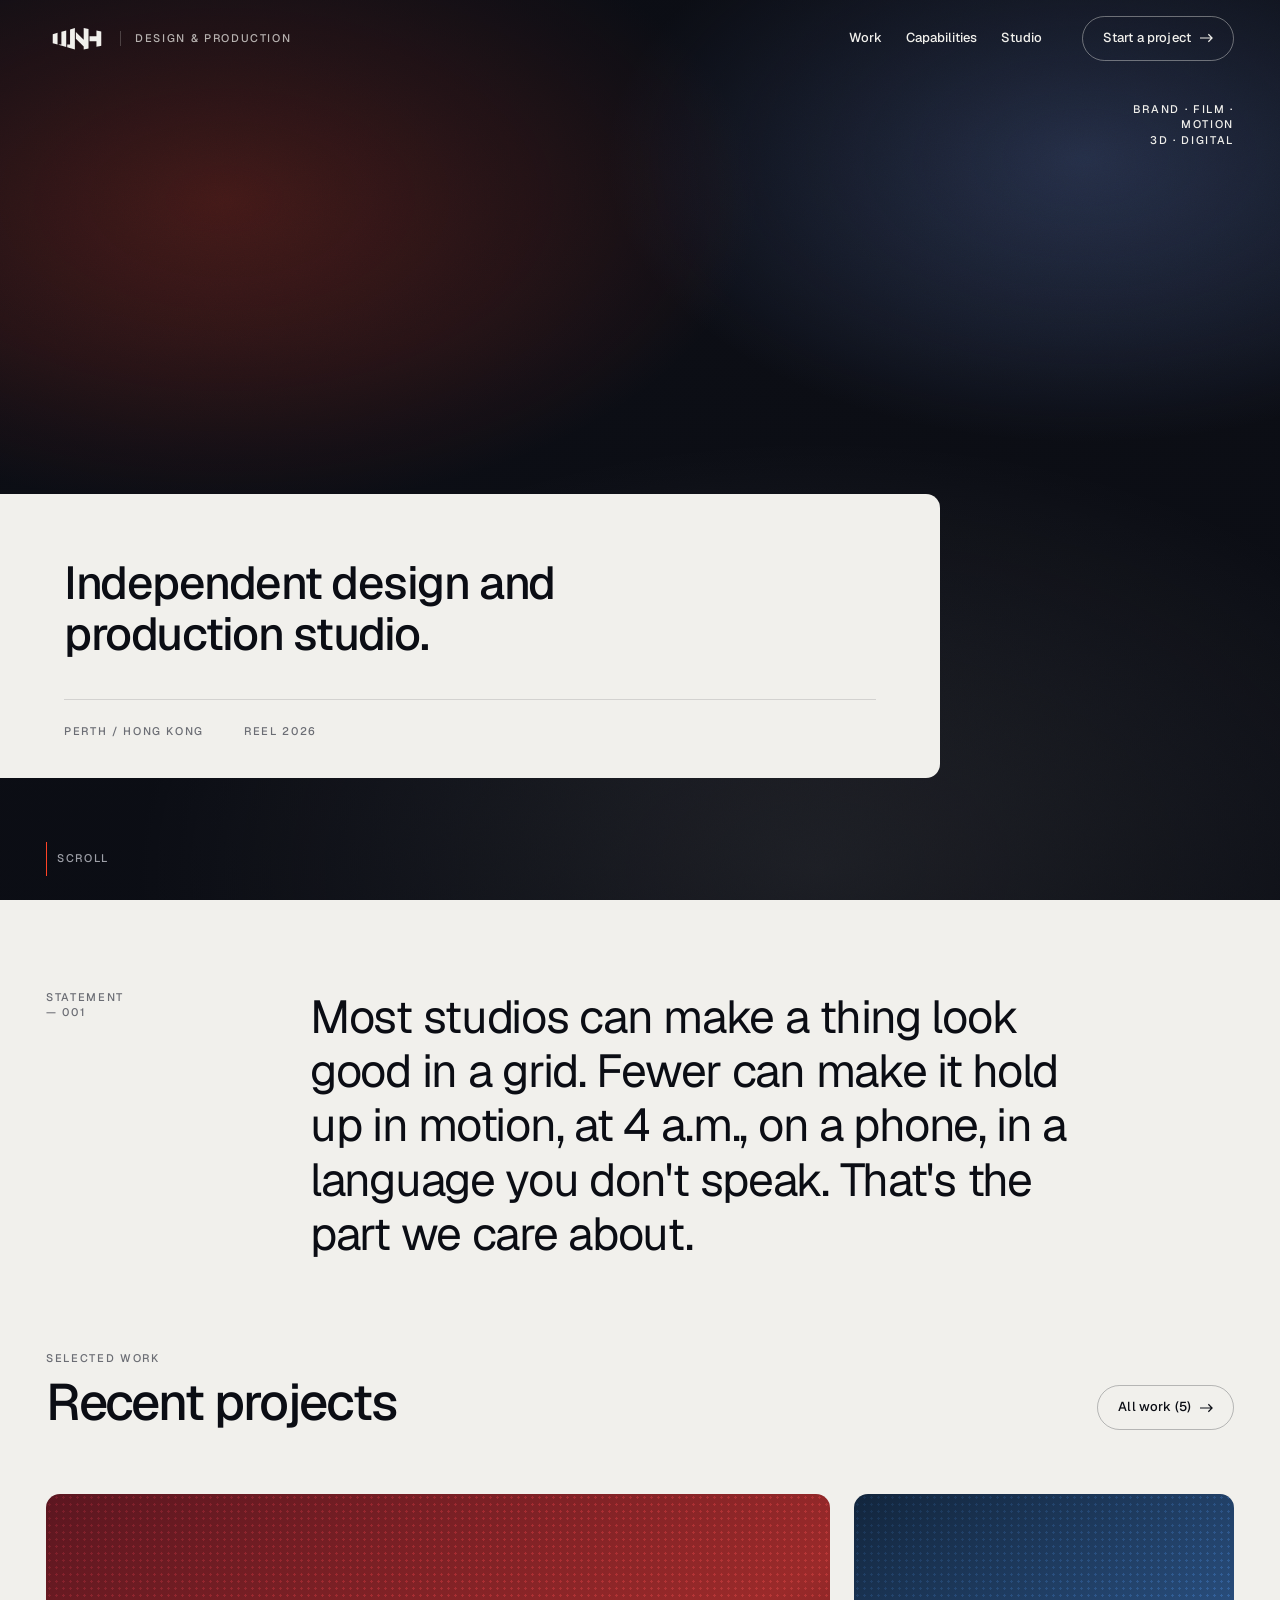
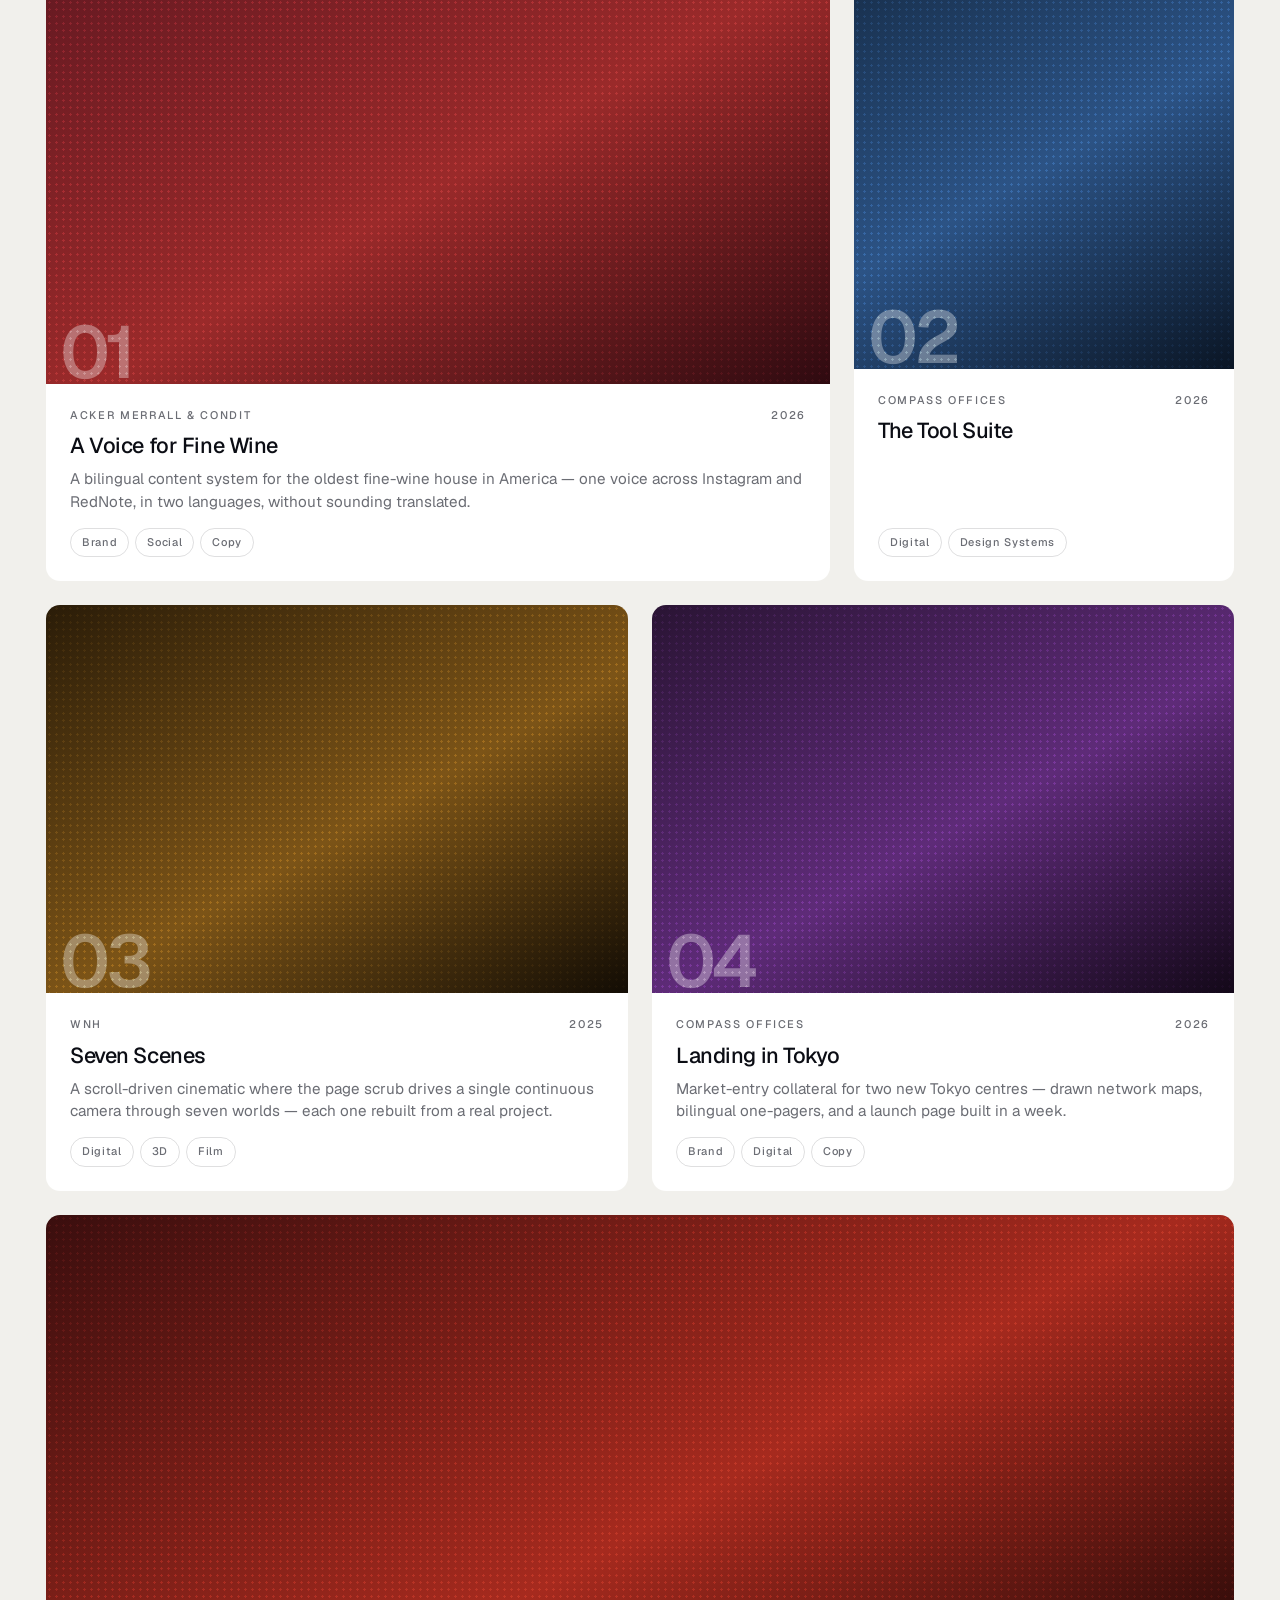
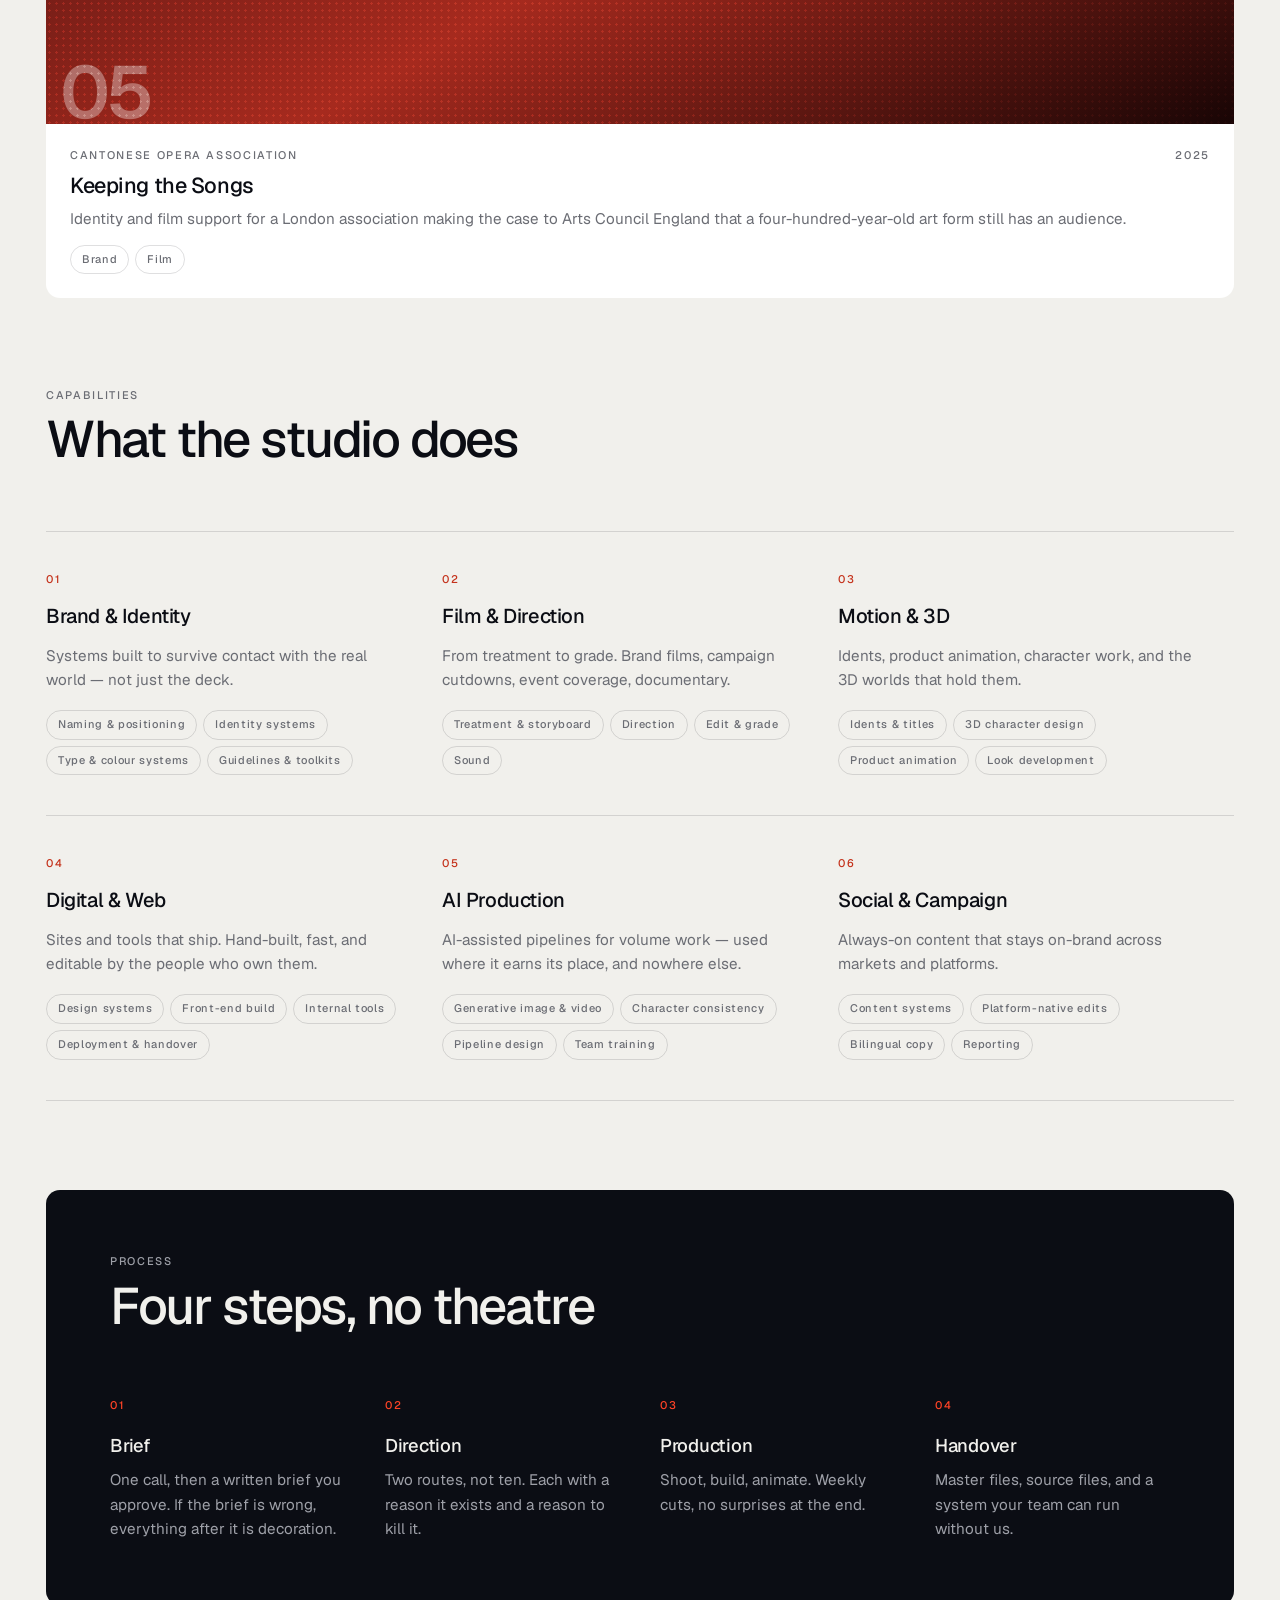
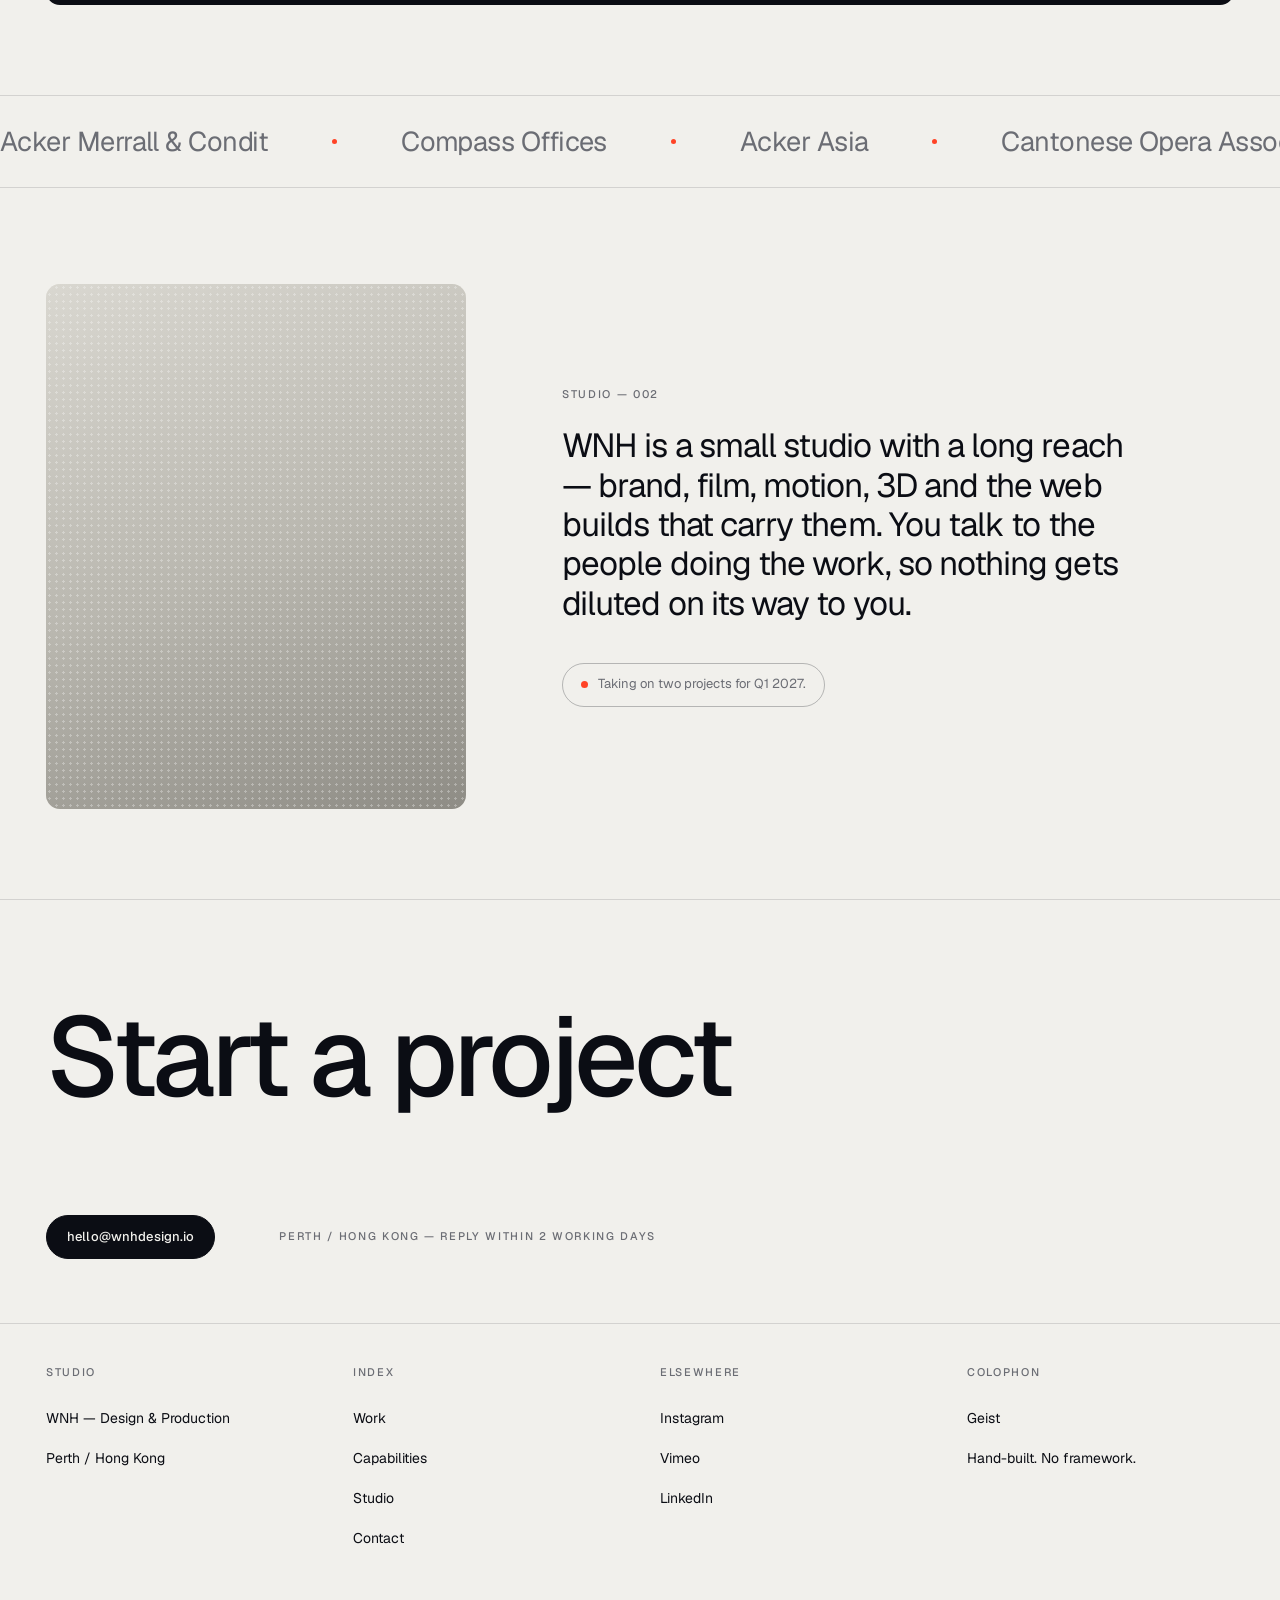
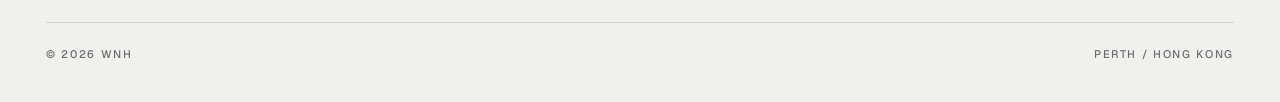
==== commit 5cbd8780: "Add files via upload" ====
--- a/index.html
+++ b/index.html
@@ -142,8 +142,9 @@
   W.$('#cta-loc').textContent = (s.locations || []).join(' / ') + ' — reply within 2 working days';
 
   /* an even grid of identical cards reads as a catalogue, not a studio */
+  var spans = W.spans(featured.length);
   W.$('#bento').innerHTML = featured.map(function (p, i) {
-    var span = W.span(i);
+    var span = spans[i];
     return '<a class="card rv ' + span + '" href="' +
       W.url('work/case.html?p=' + encodeURIComponent(p.slug)) + '">' +
       '<div class="card-media">' + W.cover(p, i, 1200) + '</div>' +
--- a/assets/css/site.css
+++ b/assets/css/site.css
@@ -274,10 +274,12 @@
   .card{grid-column:span 2}
   .card.wide{grid-column:span 4}
   .card.half{grid-column:span 3}
+  .card.full{grid-column:span 6}
 }
 .card-media{display:block;position:relative;overflow:hidden;background:var(--surface-2);aspect-ratio:4/5}
 .card.wide .card-media{aspect-ratio:16/10}
 .card.half .card-media{aspect-ratio:3/2}
+.card.full .card-media{aspect-ratio:21/9}
 .card-media>*{width:100%;height:100%;object-fit:cover;transition:transform .9s var(--ease)}
 .card:hover .card-media>*{transform:scale(1.04)}
 .card-body{padding:var(--s3);display:flex;flex-direction:column;gap:10px;flex:1}
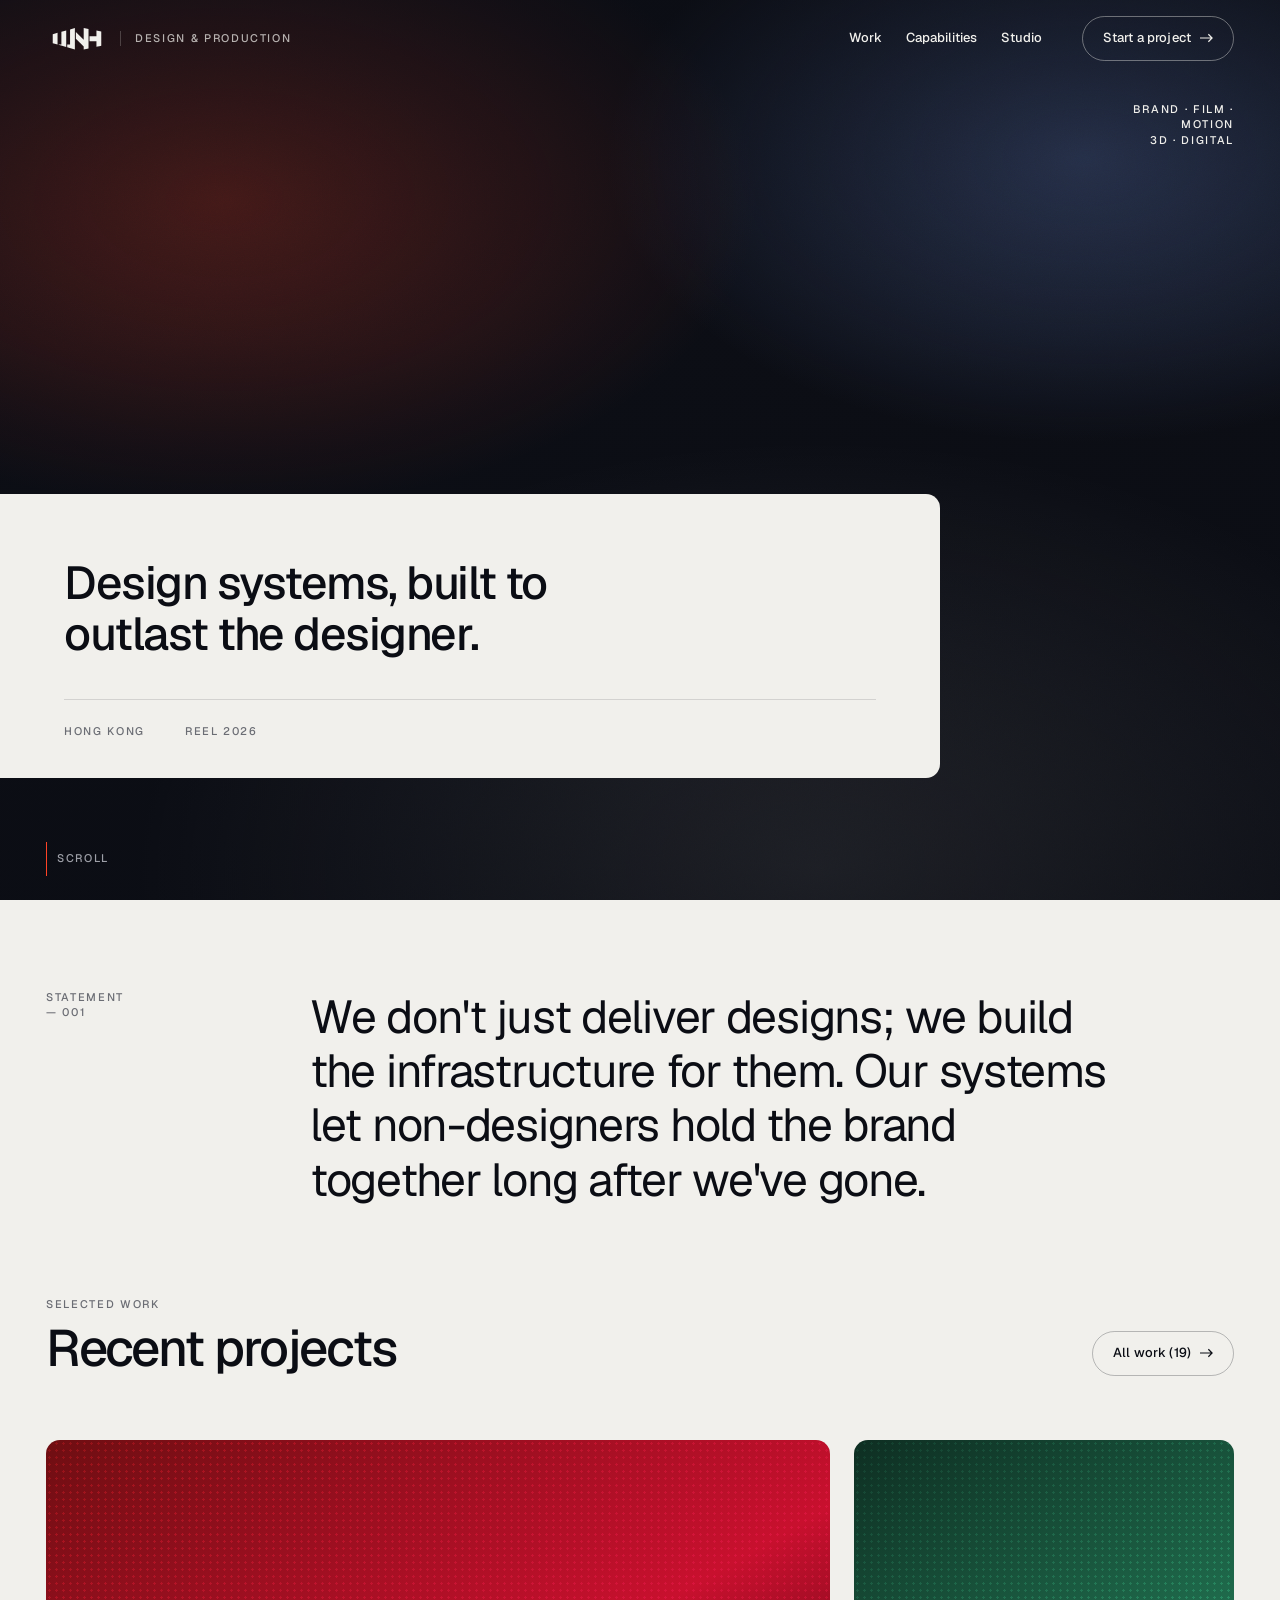
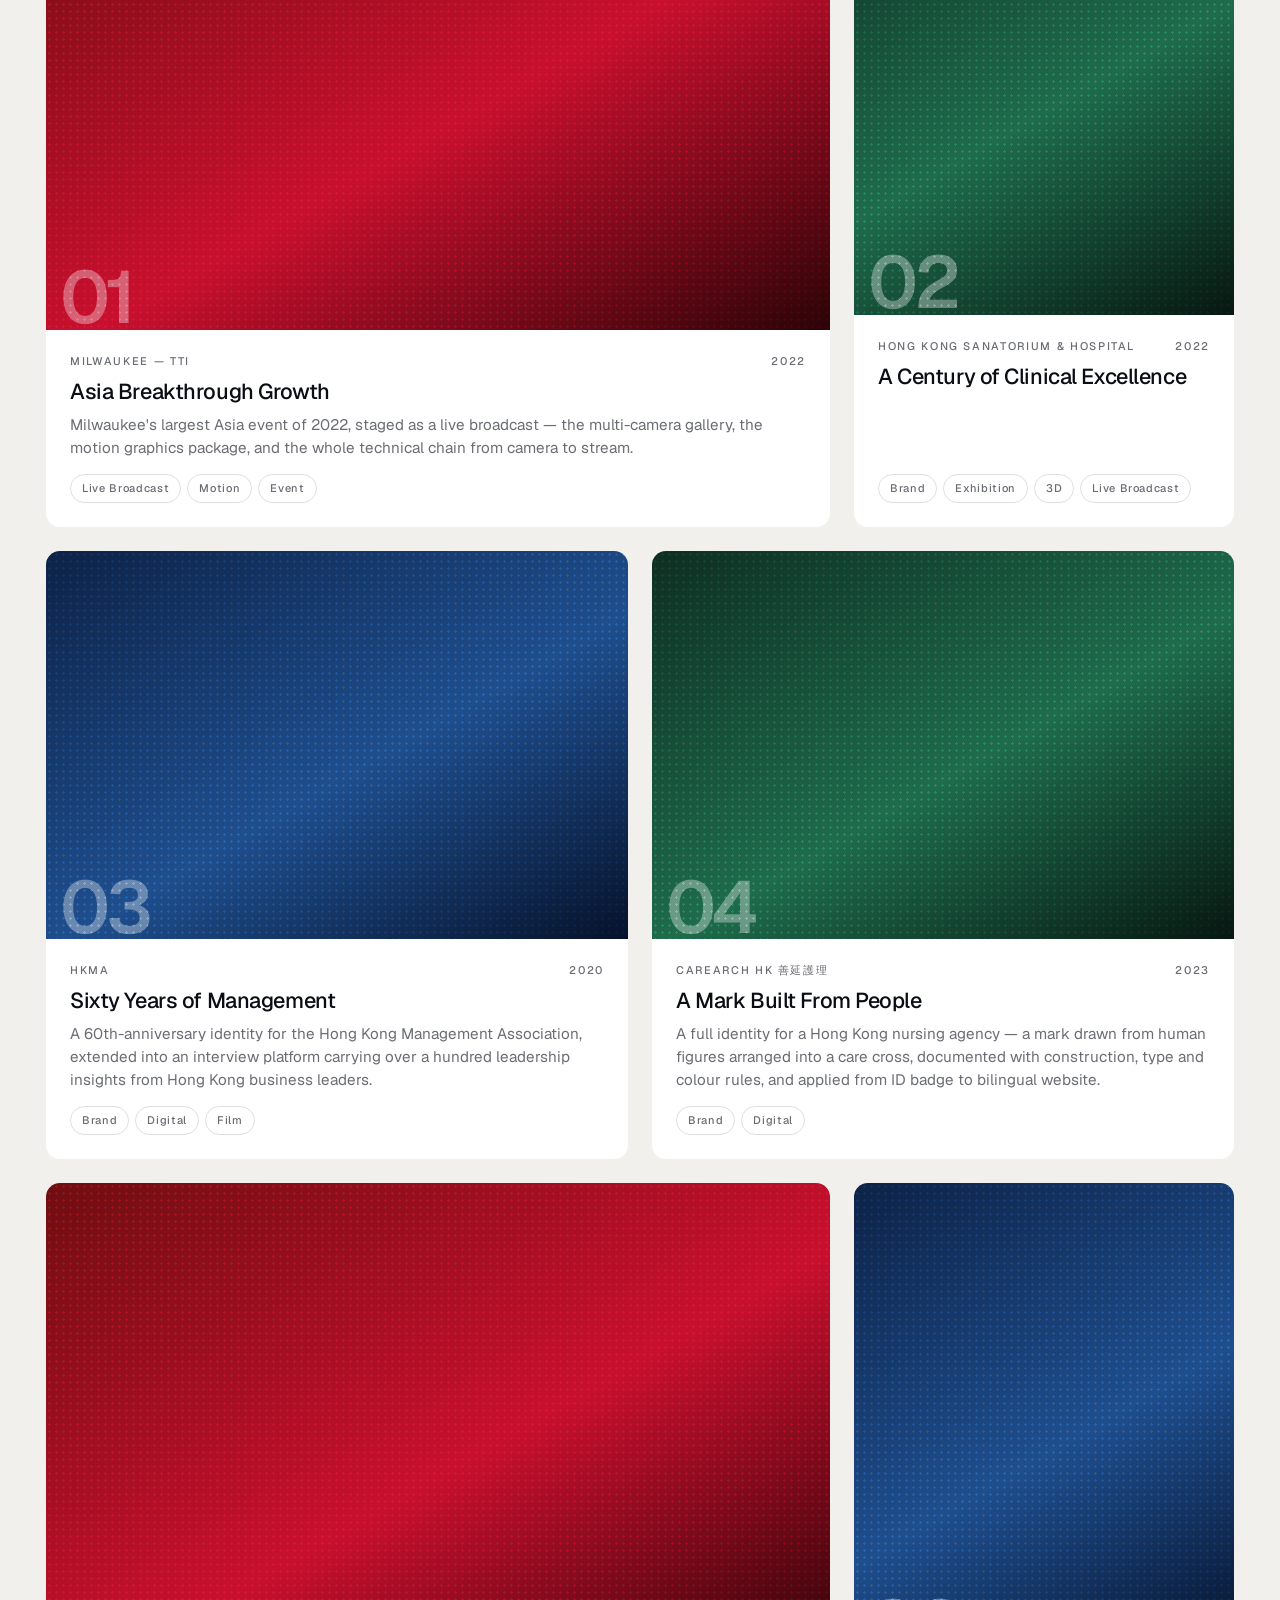
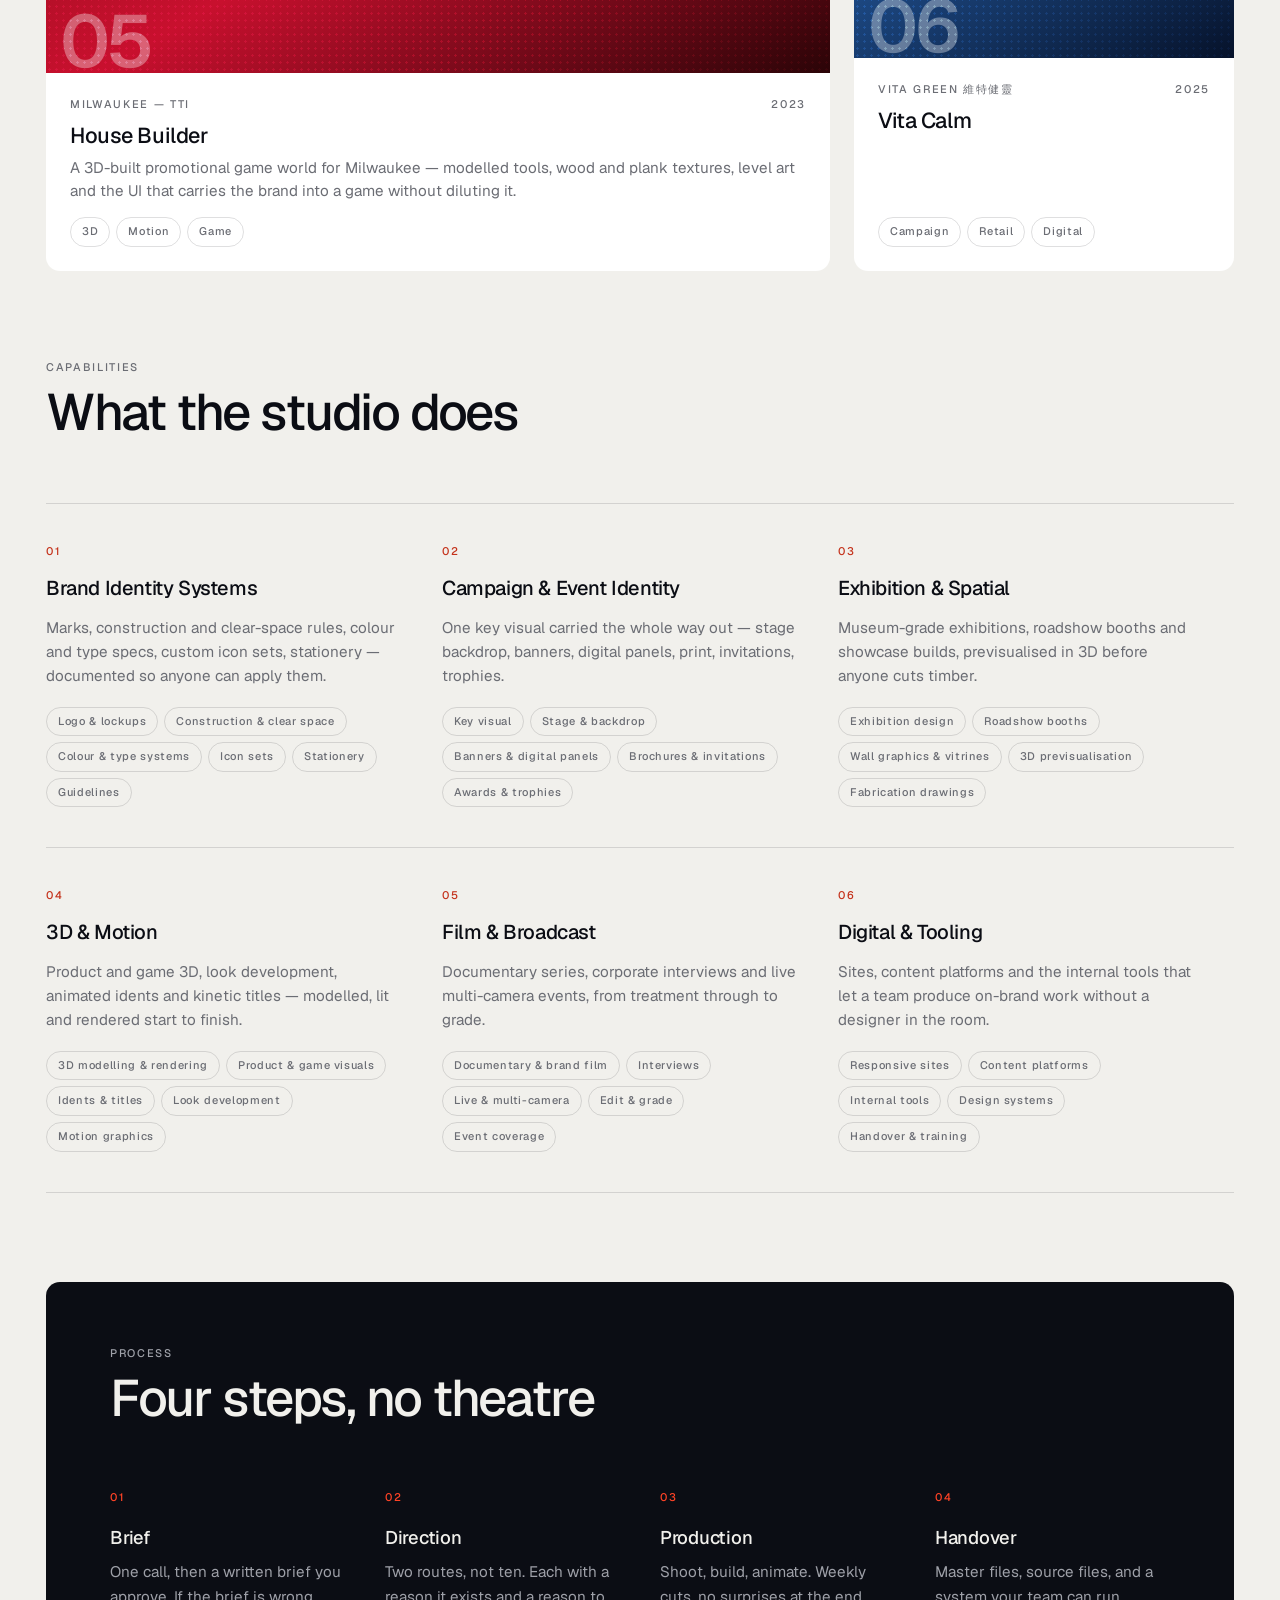
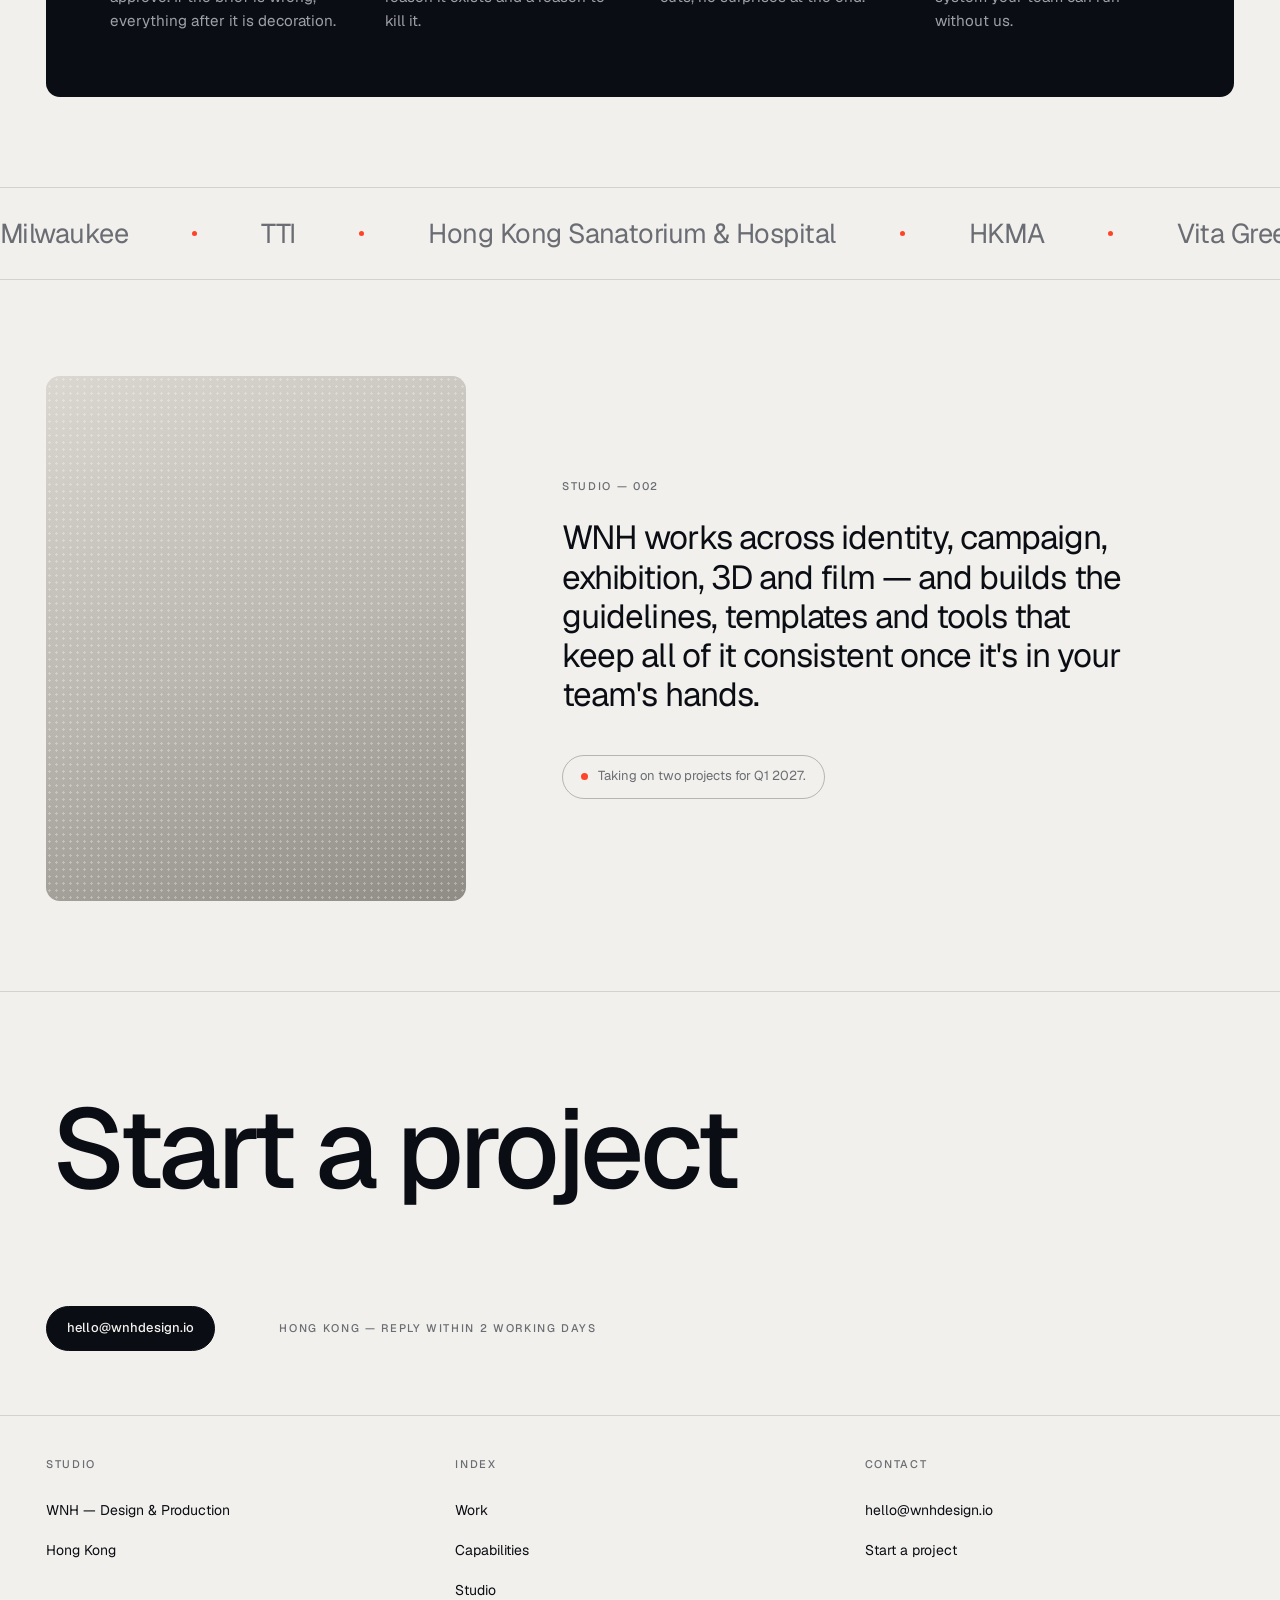
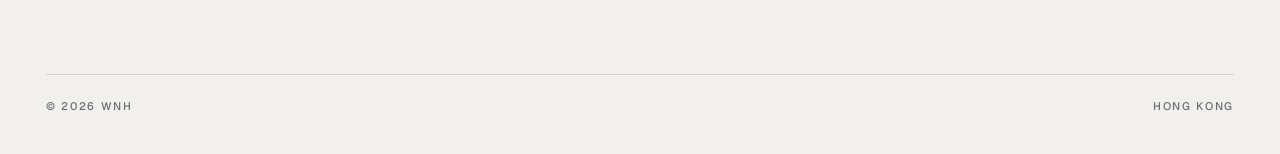
==== commit 91980e93: "Add files via upload" ====
--- a/index.html
+++ b/index.html
@@ -114,7 +114,7 @@
   <!-- CONTACT -->
   <section id="contact" style="border-top:1px solid var(--line)">
     <div class="wrap">
-      <a class="cta-link" data-mailto href="#">Start a project</a>
+      <button class="cta-link" data-contact>Start a project</button>
       <div class="cta-foot">
         <a class="pill pill-solid" data-mail data-mailto href="#"></a>
         <span class="lab" id="cta-loc"></span>
--- a/assets/css/site.css
+++ b/assets/css/site.css
@@ -310,6 +310,11 @@
 .ph[data-tone="scroll"]{background:linear-gradient(150deg,#2A1C08,#7C5417 55%,#120C04)}
 .ph[data-tone="tokyo"]{background:linear-gradient(150deg,#2A1434,#5E2B78 55%,#130818)}
 .ph[data-tone="opera"]{background:linear-gradient(150deg,#3A0E0E,#A62A1E 55%,#180505)}
+.ph[data-tone="milwaukee"]{background:linear-gradient(150deg,#6E0E12,#C8102E 55%,#2A0407)}
+.ph[data-tone="hksh"]{background:linear-gradient(150deg,#0E2E22,#1F6B4C 55%,#071711)}
+.ph[data-tone="hkma"]{background:linear-gradient(150deg,#0D2246,#1F4E8C 55%,#06122A)}
+.ph[data-tone="cellmax"]{background:linear-gradient(150deg,#4A2436,#A85B79 55%,#231017)}
+.ph[data-tone="logistics"]{background:linear-gradient(150deg,#161E3E,#37479A 55%,#0A0E20)}
 
 /* list view (work index) */
 .rows{border-top:1px solid var(--line)}
@@ -341,7 +346,12 @@
 }
 
 /* filters */
-.filters{display:flex;flex-wrap:wrap;gap:8px;align-items:center;padding-block:var(--s3)}
+.filters{display:flex;flex-wrap:wrap;gap:8px;align-items:center}
+.filter-set{display:flex;flex-direction:column;gap:14px;padding-block:var(--s3);
+  border-top:1px solid var(--line)}
+.filter-row{display:grid;grid-template-columns:1fr;gap:8px;align-items:start}
+@media(min-width:800px){.filter-row{grid-template-columns:96px minmax(0,1fr);gap:var(--s3);align-items:center}}
+.filter-lab{padding-top:2px}
 .chip{
   border:1px solid var(--line-2);border-radius:var(--pill);background:none;color:var(--text-2);
   padding:10px 16px;min-height:44px;font-size:.8125rem;font-weight:500;
@@ -407,7 +417,7 @@
 @keyframes pulse{0%,100%{opacity:1;transform:scale(1)}50%{opacity:.35;transform:scale(.72)}}
 
 .cta-link{
-  display:block;padding-block:clamp(var(--s5),8vw,var(--s7));
+  display:block;width:100%;text-align:left;padding-block:clamp(var(--s5),8vw,var(--s7));
   font-size:clamp(2.4rem,9vw,7rem);font-weight:500;letter-spacing:-.04em;line-height:.98;
   transition:color .4s var(--ease);
 }
@@ -416,11 +426,15 @@
 
 footer{border-top:1px solid var(--line);padding-block:var(--s4)}
 .foot-grid{display:grid;grid-template-columns:1fr;gap:var(--s4)}
-@media(min-width:700px){.foot-grid{grid-template-columns:repeat(4,1fr)}}
+@media(min-width:700px){.foot-grid{grid-template-columns:repeat(4,1fr)}
+  .foot-grid.foot-3{grid-template-columns:repeat(3,1fr)}}
 .foot-col h4{margin:0 0 var(--s2);font-size:.6875rem;font-weight:500;letter-spacing:.15em;text-transform:uppercase;color:var(--text-2)}
 .foot-col a,.foot-col p{display:flex;align-items:center;margin:0;min-height:40px;font-size:.875rem}
 .foot-col a{transition:color .3s}
 .foot-col a:hover{color:var(--accent)}
+.foot-btn{display:flex;align-items:center;min-height:40px;padding:0;font-size:.875rem;
+  color:var(--text);text-align:left;transition:color .3s}
+.foot-btn:hover{color:var(--accent)}
 .foot-bot{display:flex;flex-wrap:wrap;justify-content:space-between;gap:var(--s2);margin-top:var(--s5);padding-top:var(--s3);border-top:1px solid var(--line)}
 
 /* ==========================================================================
@@ -511,3 +525,46 @@
   *,*::before,*::after{animation-duration:.001ms !important;animation-iteration-count:1 !important;transition-duration:.001ms !important}
   .rv{opacity:1;transform:none}
 }
+
+
+/* ==========================================================================
+   ENQUIRY DIALOG
+   A mailto: loses most people at the point their mail client opens, so the
+   button opens a form instead. Native <dialog> for focus handling and Esc.
+   ========================================================================== */
+.sheet-dlg{
+  border:0;padding:0;background:transparent;max-width:min(560px,92vw);width:100%;
+  color:var(--text);
+}
+.sheet-dlg::backdrop{background:rgba(11,13,20,.55);backdrop-filter:blur(6px)}
+.sheet-dlg .enq,.sheet-dlg .enq-done{
+  position:relative;background:var(--surface);border-radius:var(--r-lg);
+  padding:clamp(26px,4vw,44px);box-shadow:0 30px 80px rgba(11,13,20,.24);
+}
+.sheet-dlg h2{
+  margin:10px 0 0;font-size:clamp(1.5rem,3vw,2.1rem);font-weight:500;
+  letter-spacing:-.03em;line-height:1.1;max-width:18ch;
+}
+.enq-note{margin:12px 0 var(--s4);color:var(--text-2);font-size:.95rem;line-height:1.55;max-width:44ch}
+.enq-x{
+  position:absolute;top:14px;right:14px;width:40px;height:40px;border-radius:50%;
+  display:flex;align-items:center;justify-content:center;color:var(--text-2);
+  transition:background .25s,color .25s;
+}
+.enq-x:hover{background:var(--bg);color:var(--text)}
+.enq-f{margin-bottom:16px}
+.enq-f label{
+  display:block;margin-bottom:7px;font-size:.6875rem;font-weight:500;
+  letter-spacing:.15em;text-transform:uppercase;color:var(--text-2);
+}
+.enq-f input,.enq-f textarea{
+  width:100%;background:var(--bg);border:1px solid var(--line);border-radius:var(--r);
+  color:var(--text);padding:12px 14px;font:inherit;font-size:1rem;resize:vertical;
+}
+.enq-f input:focus,.enq-f textarea:focus{outline:2px solid var(--ink);outline-offset:1px;border-color:transparent}
+.enq-hp{position:absolute;left:-9999px;width:1px;height:1px;overflow:hidden}
+.enq-err{min-height:22px;color:var(--accent-2);font-size:.875rem;line-height:1.4}
+.enq-act{display:flex;align-items:center;gap:var(--s3);flex-wrap:wrap;margin-top:6px}
+.enq-alt{font-size:.8125rem;color:var(--text-2);border-bottom:1px solid var(--line-2);padding-bottom:1px}
+.enq-alt:hover{color:var(--text)}
+.enq-send:disabled{opacity:.5;cursor:not-allowed}
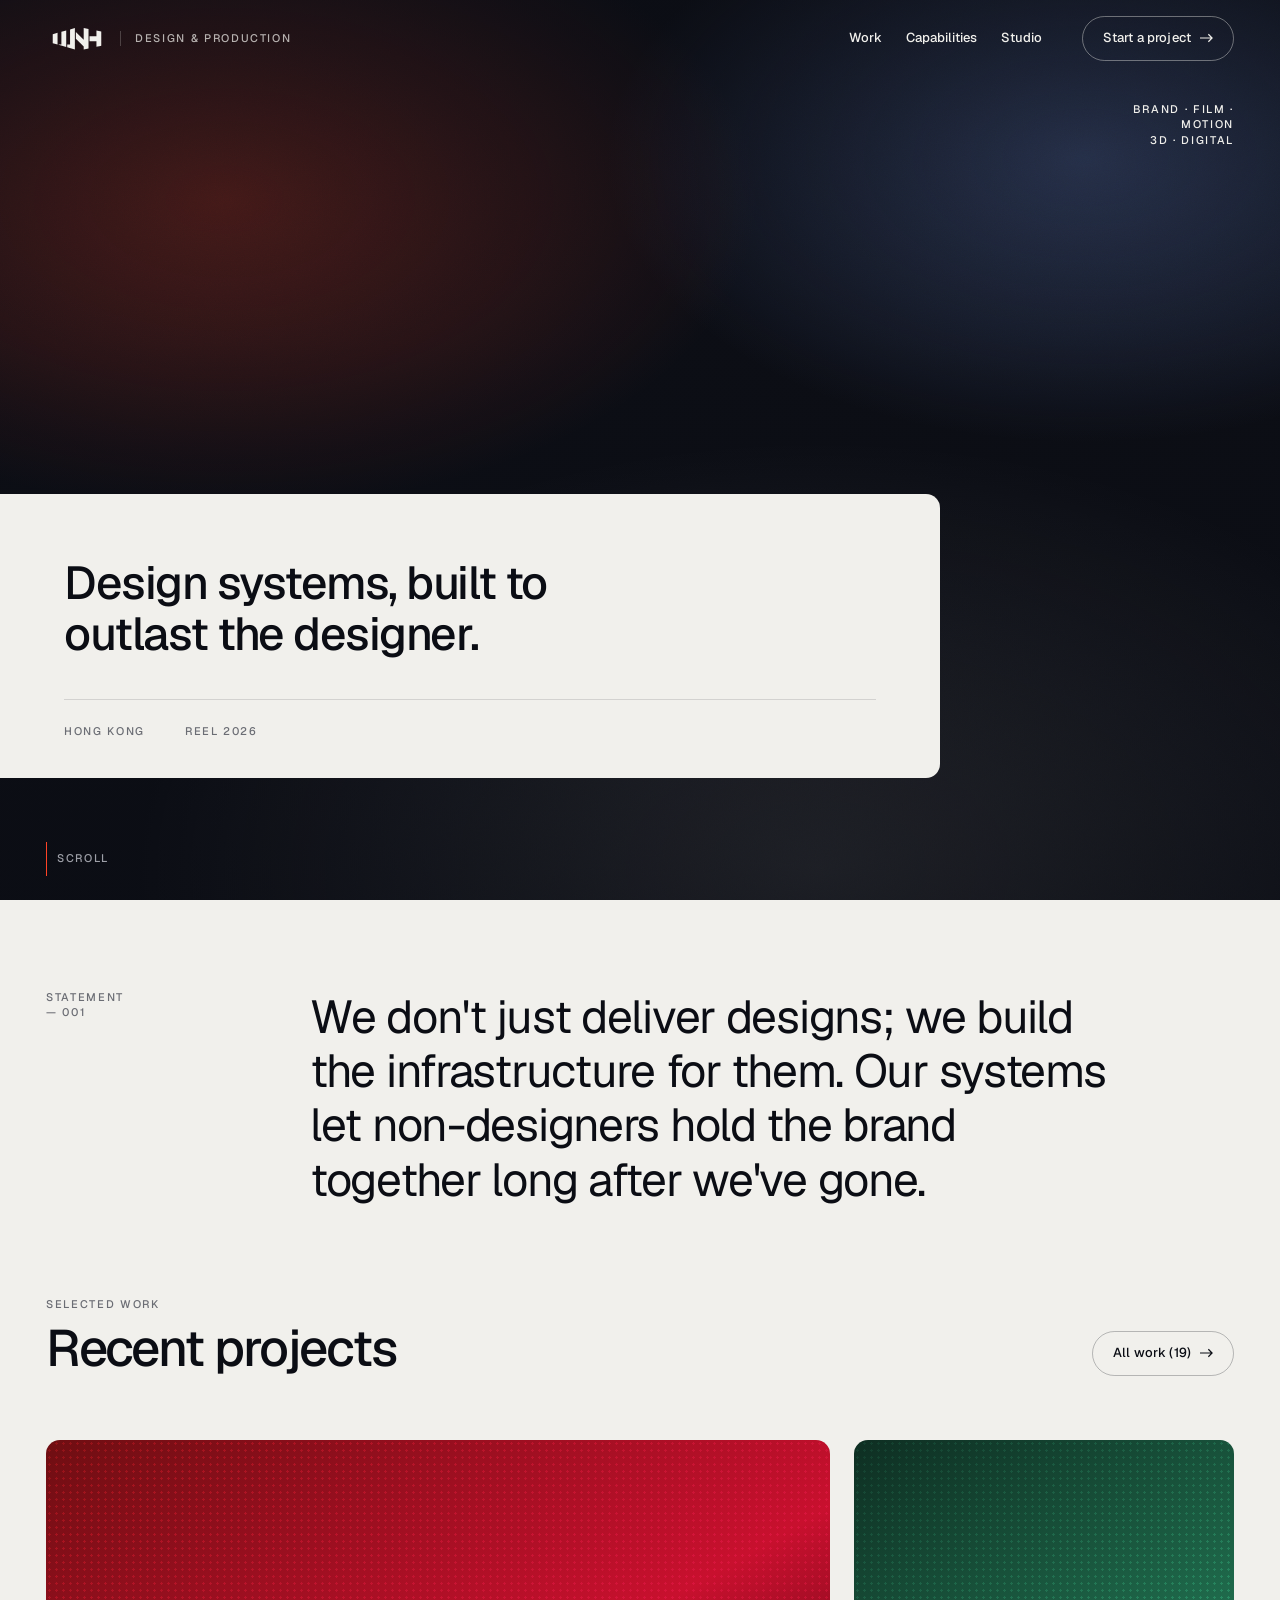
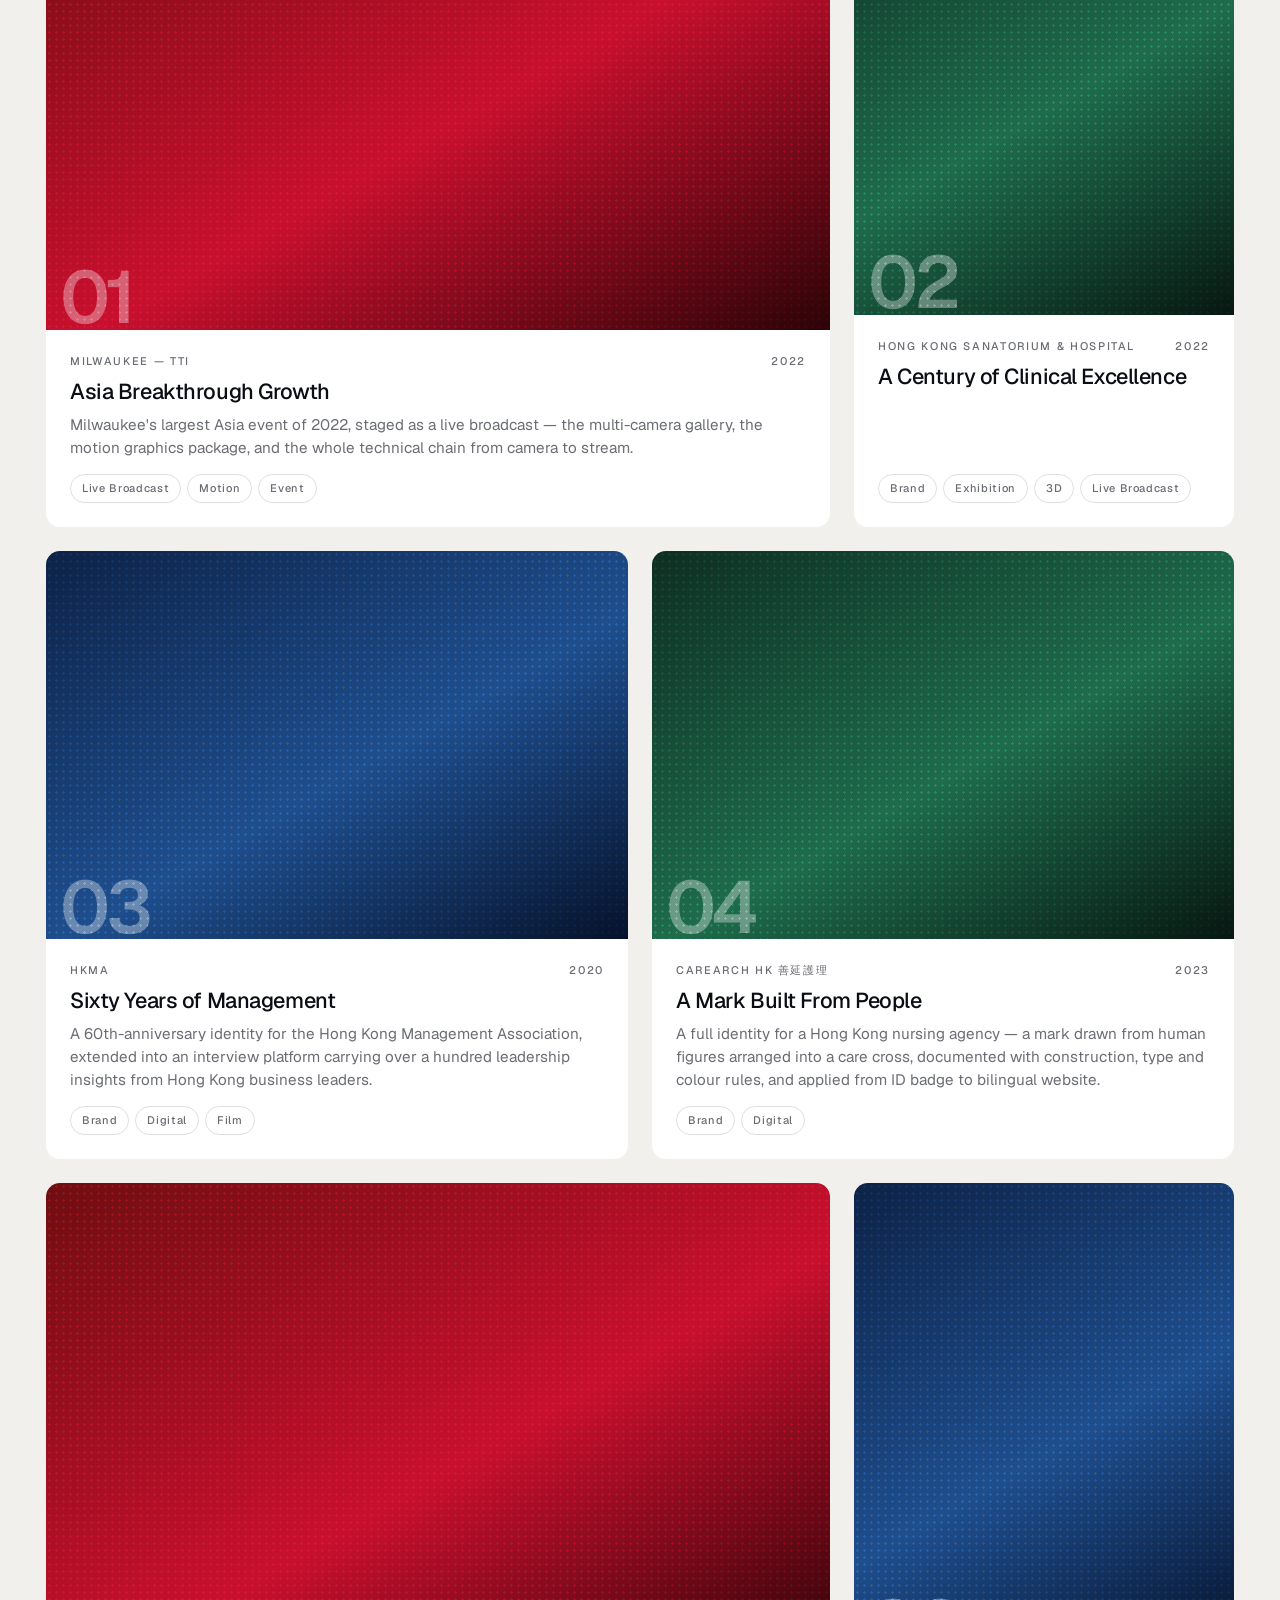
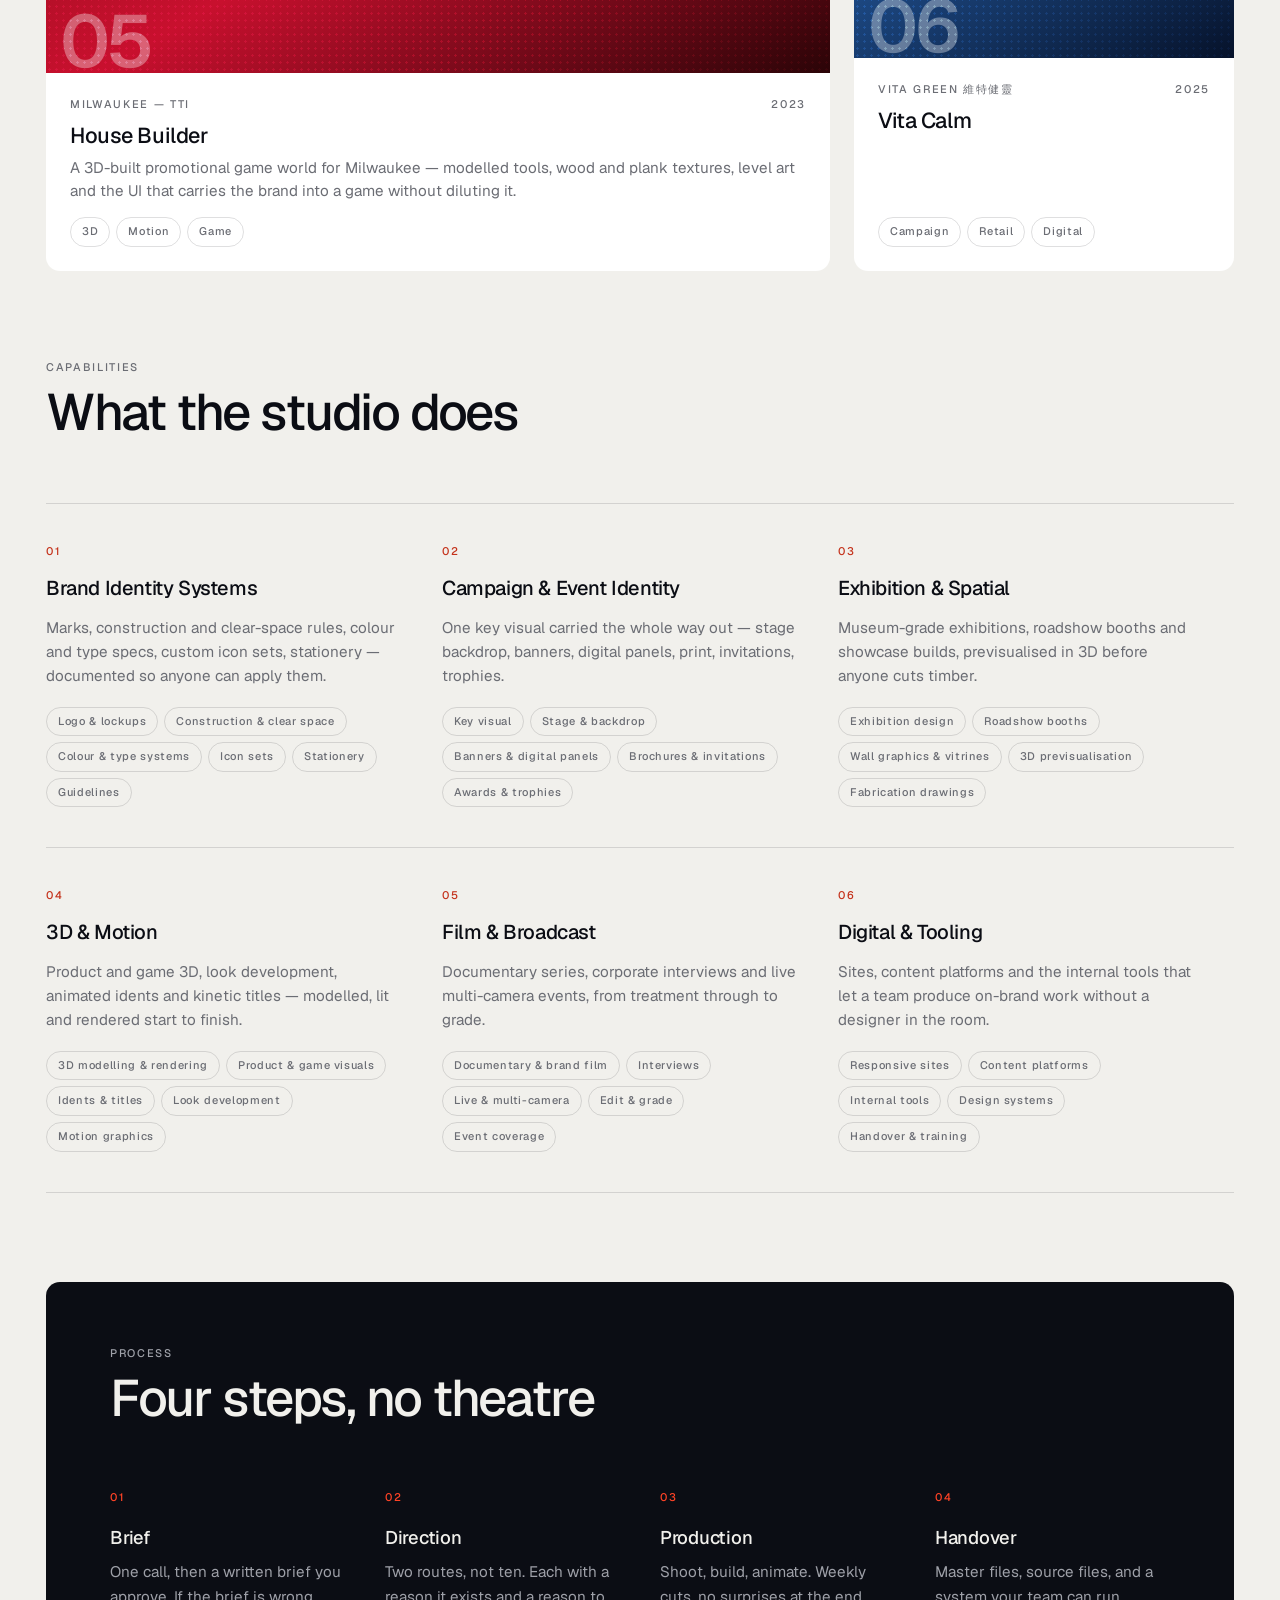
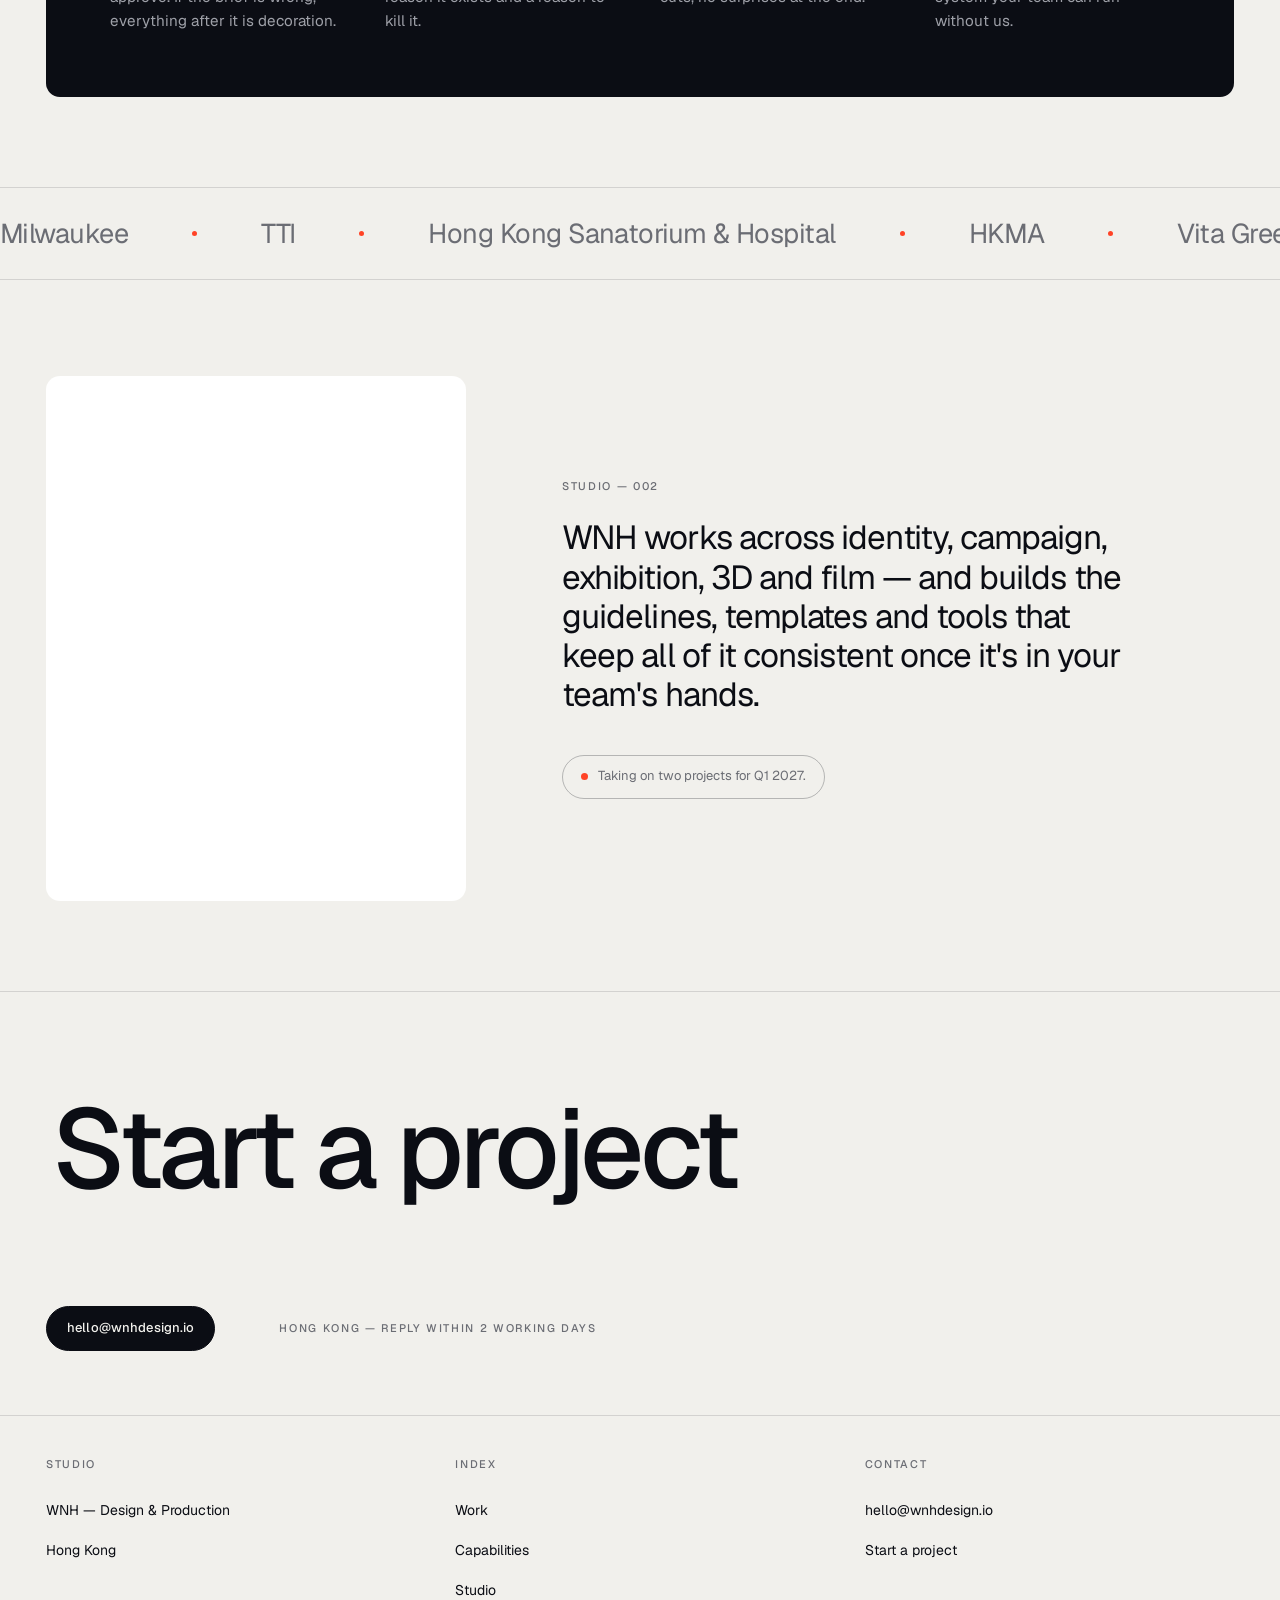
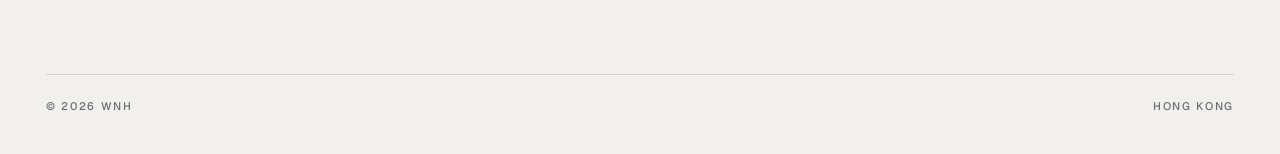
==== commit 09be299c: "Add files via upload" ====
--- a/index.html
+++ b/index.html
@@ -102,7 +102,7 @@
   <!-- STUDIO -->
   <section class="sec-tight" id="studio" style="padding-top:0">
     <div class="wrap studio">
-      <div class="portrait rv"><div class="ph"></div></div>
+      <div class="portrait rv" id="studio-loop"><div class="ph"></div></div>
       <div class="rv">
         <div class="lab">Studio &mdash; 002</div>
         <p class="statement" style="font-size:clamp(1.35rem,2.6vw,2.1rem);margin-top:var(--s3)" id="studio-copy"></p>
@@ -137,6 +137,7 @@
     '<span>Reel 2026</span>';
   W.$('#statement').textContent = s.manifesto || '';
   W.$('#studio-copy').textContent = s.studioCopy || '';
+  W.loop(W.$('#studio-loop'), s.studioLoop, (s.name || 'WNH') + ' motion mark');
   W.$('#avail').textContent = s.availability || '';
   W.$('#work-count').textContent = '(' + W.projects().length + ')';
   W.$('#cta-loc').textContent = (s.locations || []).join(' / ') + ' — reply within 2 working days';
--- a/assets/css/site.css
+++ b/assets/css/site.css
@@ -406,7 +406,13 @@
    ========================================================================== */
 .studio{display:grid;grid-template-columns:1fr;gap:var(--s4)}
 @media(min-width:900px){.studio{grid-template-columns:minmax(0,420px) minmax(0,1fr);gap:var(--s6);align-items:center}}
-.portrait{aspect-ratio:4/5;border-radius:var(--r-lg);overflow:hidden;background:var(--surface-2)}
+.portrait{position:relative;aspect-ratio:4/5;border-radius:var(--r-lg);overflow:hidden;background:var(--surface-2)}
+/* a 3:4 source cropped a few percent to sit in the 4:5 slot */
+.portrait.is-loop{background:var(--surface)}
+.loop-frame{position:absolute;top:50%;left:50%;transform:translate(-50%,-50%);width:100%;height:auto;aspect-ratio:240/322;min-height:100%;min-width:100%;border:0;pointer-events:none}
+.loop-play{position:absolute;inset:0;width:100%;display:flex;align-items:center;justify-content:center;background:var(--surface-2);border:0;cursor:pointer}
+.loop-play .play{width:56px;height:56px;border-radius:50%;display:grid;place-items:center;background:var(--ink);color:var(--on-ink);font-size:14px;padding-left:3px}
+.loop-play:hover .play{background:var(--accent);color:var(--ink)}
 .portrait .ph{background:linear-gradient(160deg,#D9D7D0,#B9B7AF 52%,#8E8C85)}
 .avail{
   display:inline-flex;align-items:center;gap:10px;margin-top:var(--s4);
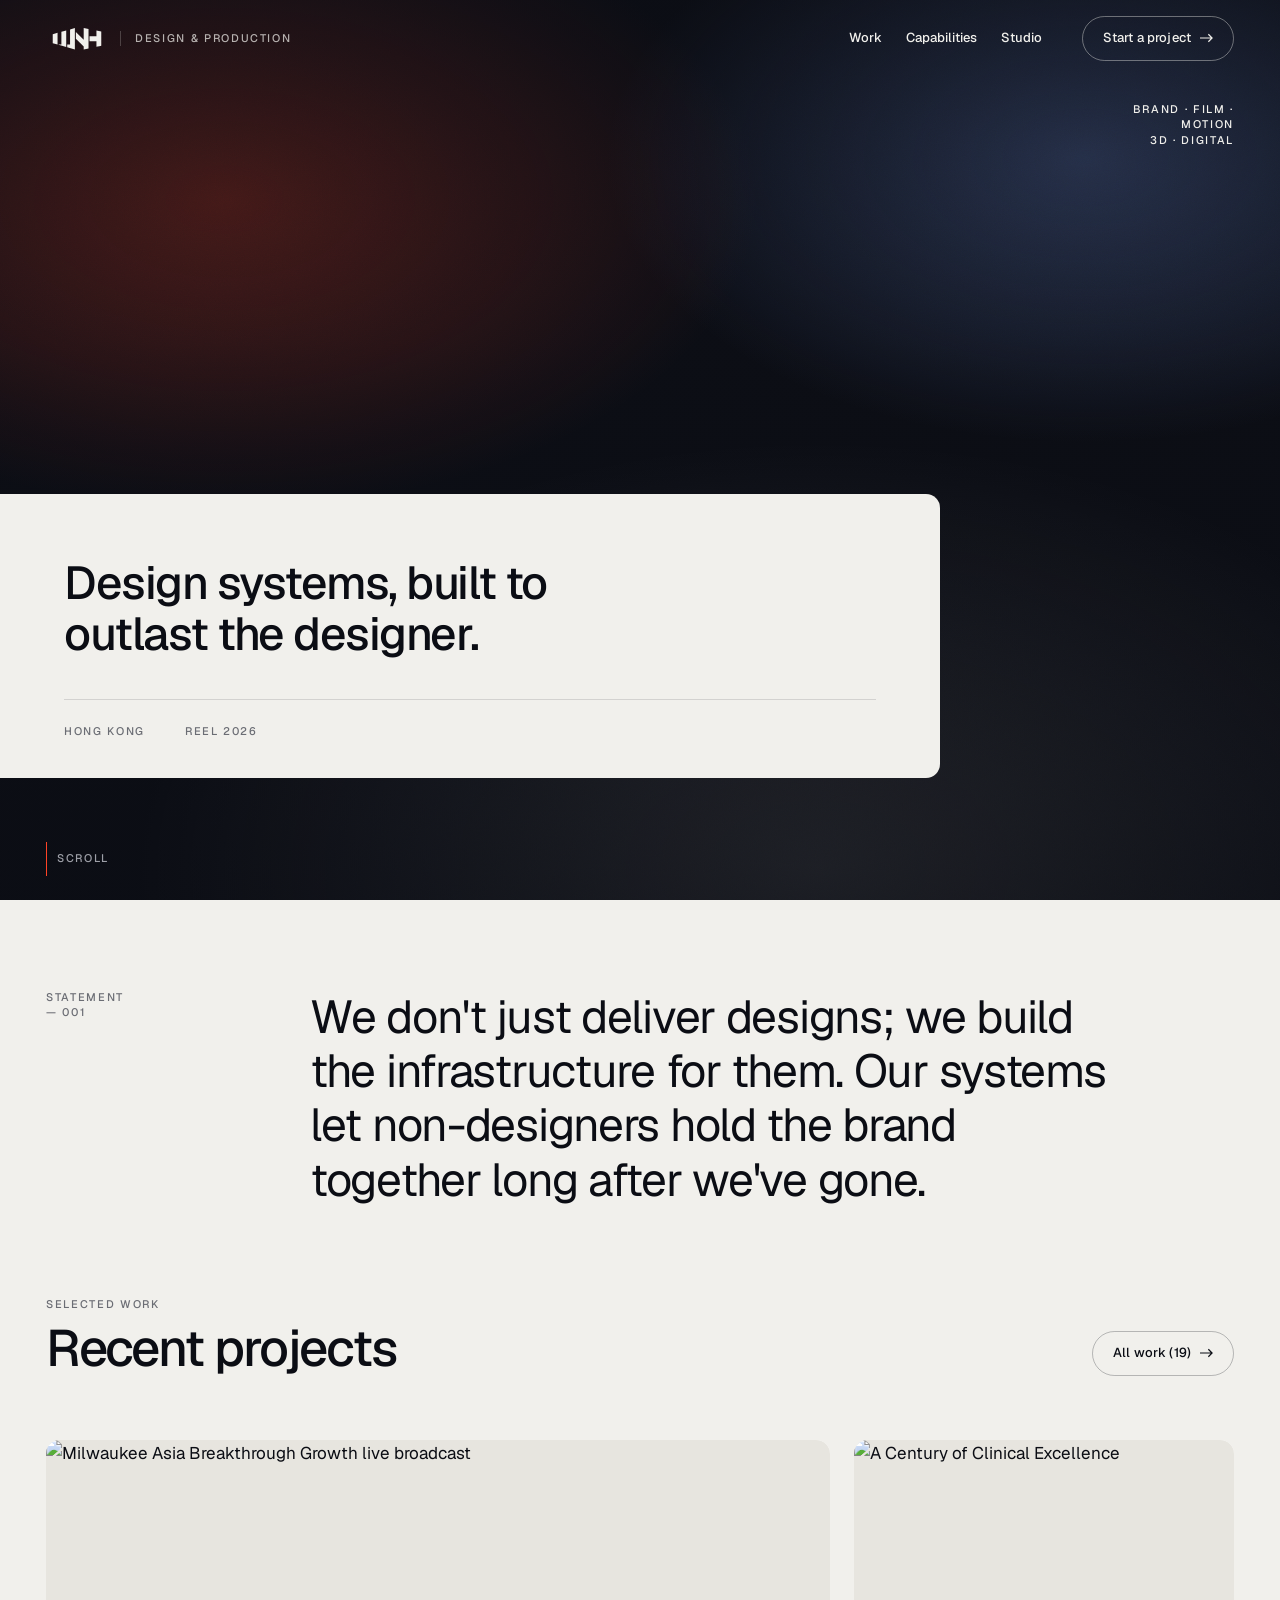
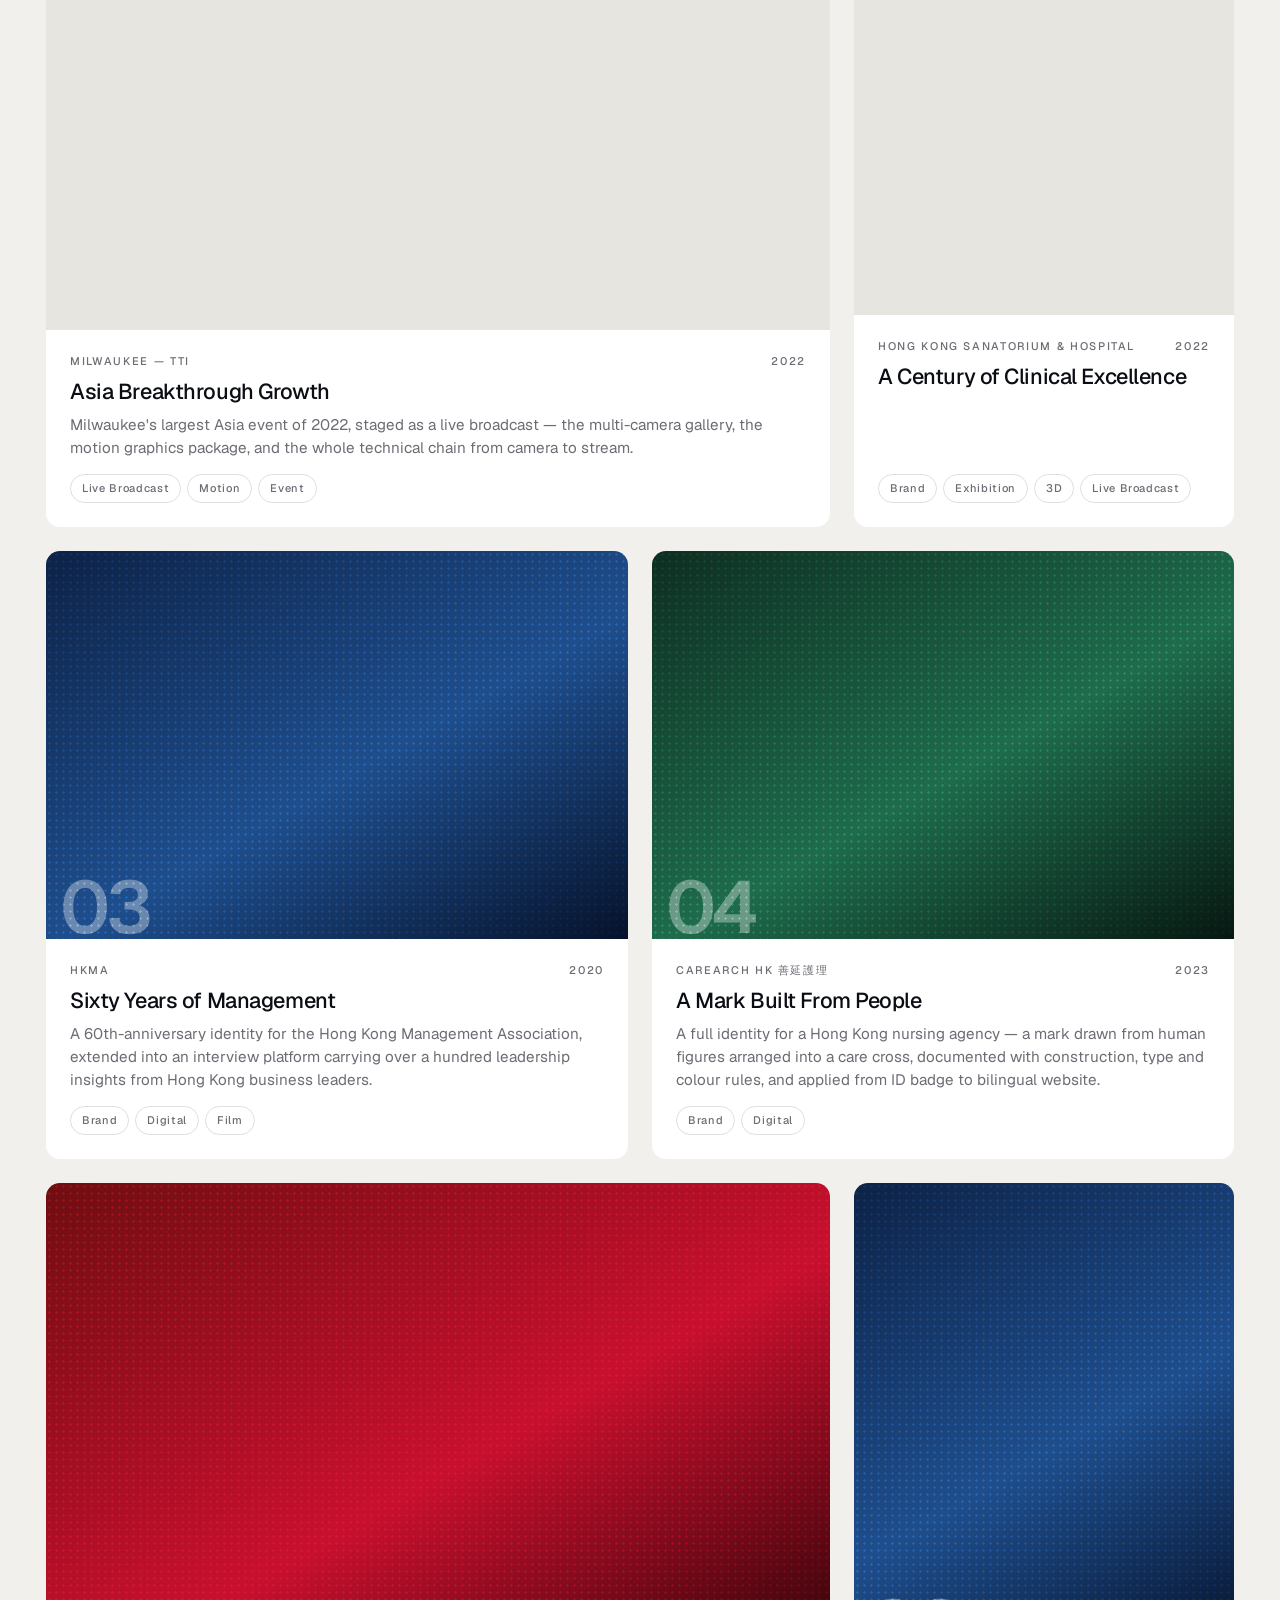
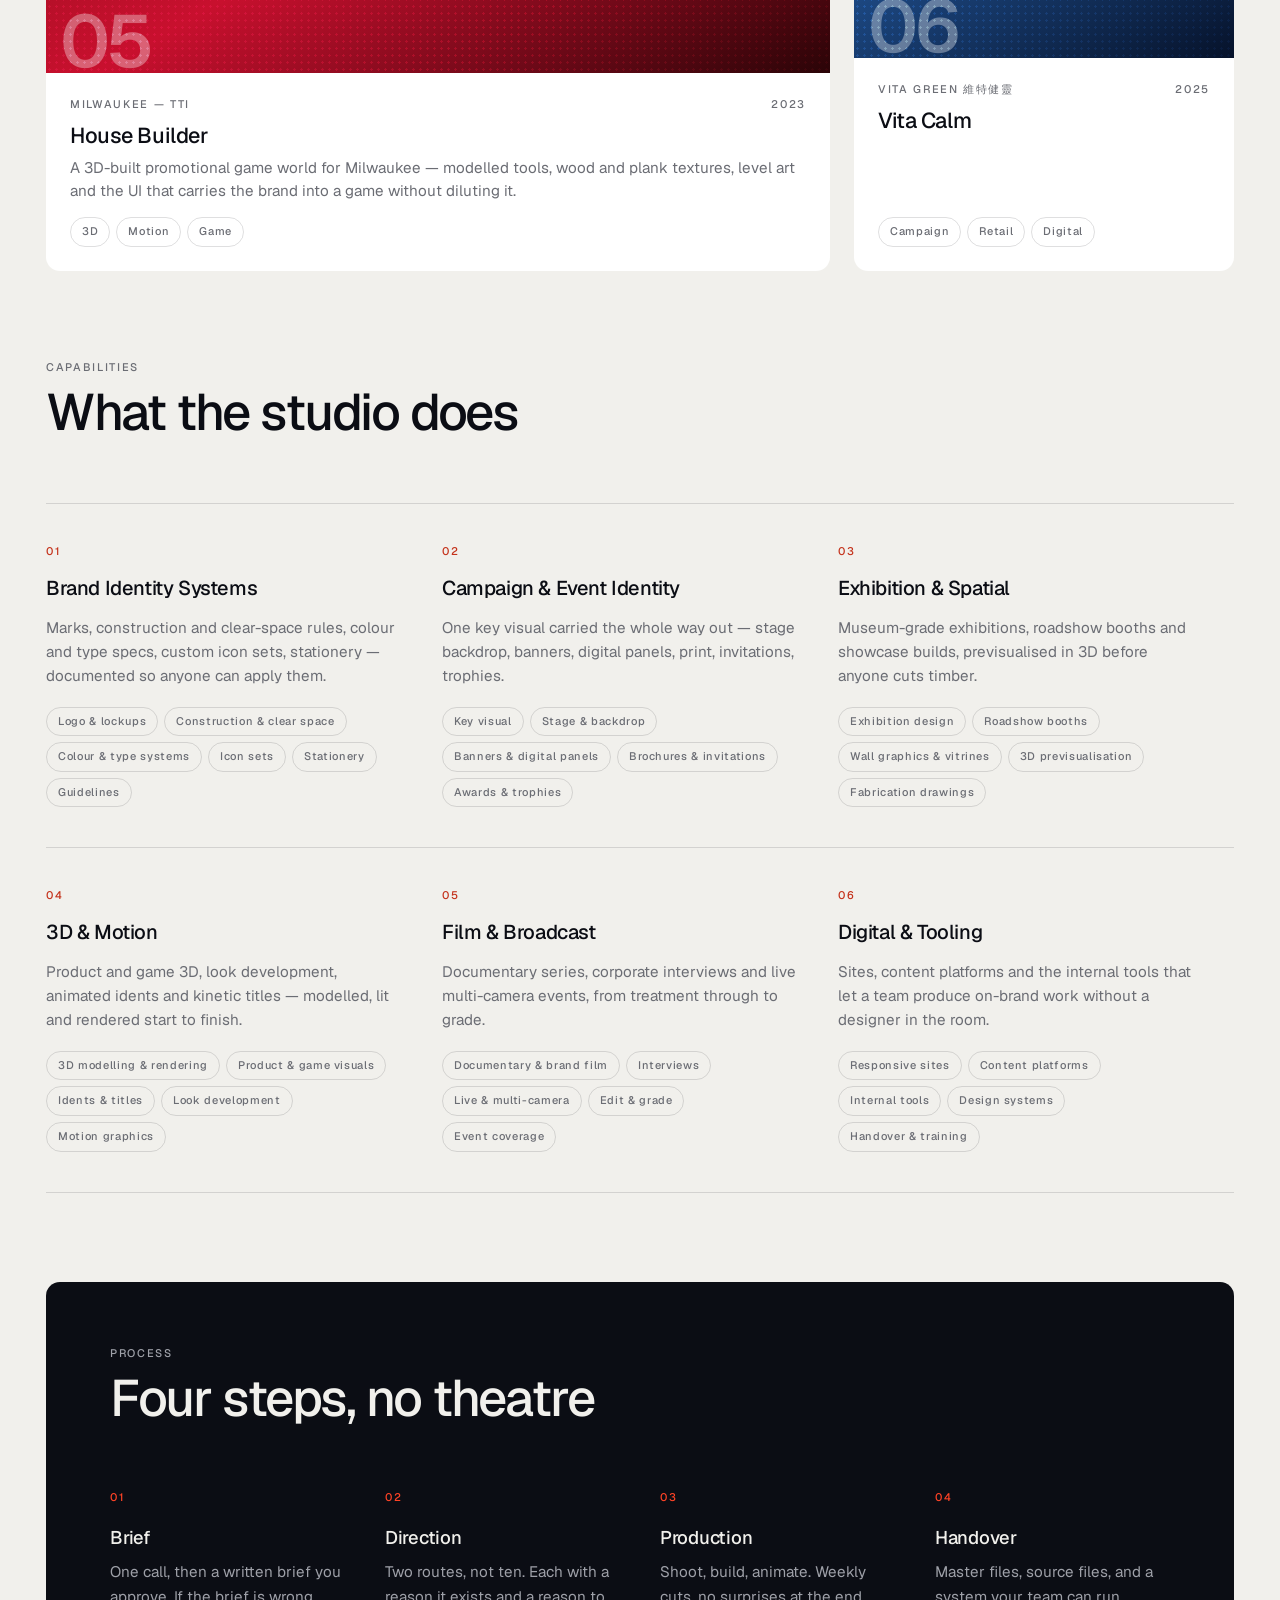
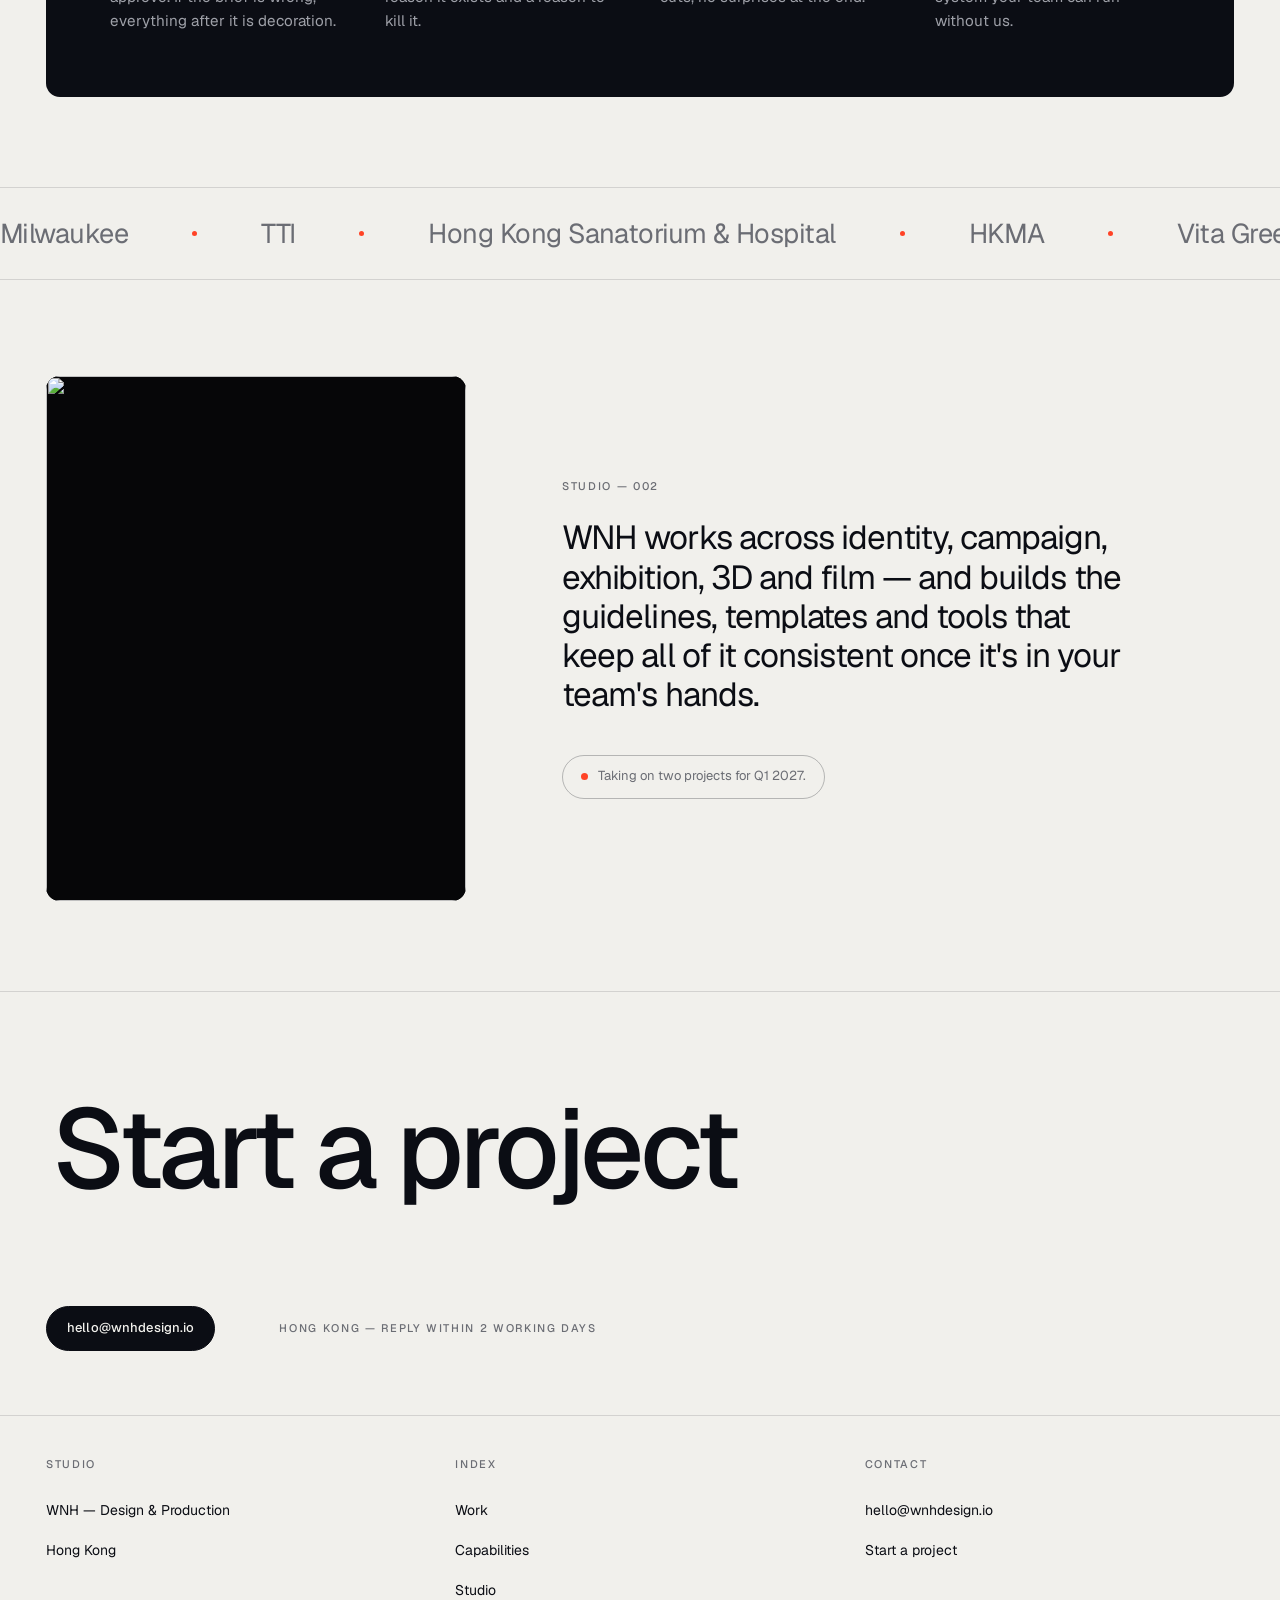
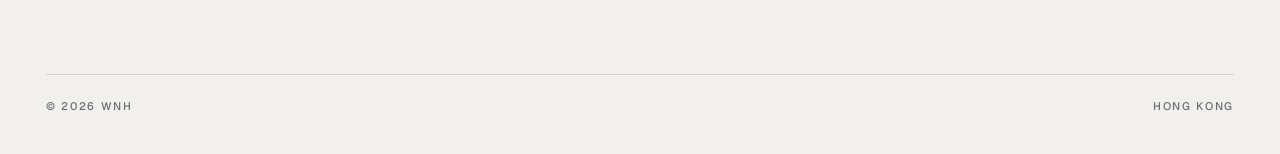
==== commit 90bf9b47: "Add files via upload" ====
--- a/index.html
+++ b/index.html
@@ -14,6 +14,7 @@
 <link rel="icon" href="assets/logo.svg" type="image/svg+xml">
 </head>
 <body class="hero-dark">
+<div class="preload" id="preload" aria-hidden="true"><div class="pl-mark"></div></div>
 <a class="skip" href="#work">Skip to work</a>
 <div id="shell-nav"></div>
 
--- a/assets/css/site.css
+++ b/assets/css/site.css
@@ -407,12 +407,65 @@
 .studio{display:grid;grid-template-columns:1fr;gap:var(--s4)}
 @media(min-width:900px){.studio{grid-template-columns:minmax(0,420px) minmax(0,1fr);gap:var(--s6);align-items:center}}
 .portrait{position:relative;aspect-ratio:4/5;border-radius:var(--r-lg);overflow:hidden;background:var(--surface-2)}
-/* a 3:4 source cropped a few percent to sit in the 4:5 slot */
-.portrait.is-loop{background:var(--surface)}
-.loop-frame{position:absolute;top:50%;left:50%;transform:translate(-50%,-50%);width:100%;height:auto;aspect-ratio:240/322;min-height:100%;min-width:100%;border:0;pointer-events:none}
-.loop-play{position:absolute;inset:0;width:100%;display:flex;align-items:center;justify-content:center;background:var(--surface-2);border:0;cursor:pointer}
-.loop-play .play{width:56px;height:56px;border-radius:50%;display:grid;place-items:center;background:var(--ink);color:var(--on-ink);font-size:14px;padding-left:3px}
+/* ------------------------------------------------------------- preloaders
+
+   Both use the WNH mark itself, as a CSS mask over a moving gradient, so the
+   loading state is the logo rather than a generic spinner. One SVG, no extra
+   request — the browser already has it for the nav. */
+.preload{position:fixed;inset:0;z-index:200;display:grid;place-items:center;
+  background:var(--bg);transition:opacity .45s ease,visibility .45s;
+  animation:pl-failsafe 1s 8s forwards}
+.preload.done{opacity:0;visibility:hidden;pointer-events:none}
+.pl-mark{width:76px;height:76px;
+  -webkit-mask:url('../logo.svg') center/contain no-repeat;
+          mask:url('../logo.svg') center/contain no-repeat;
+  background:linear-gradient(100deg,var(--ink) 0 42%,var(--accent) 50%,var(--ink) 58% 100%);
+  background-size:280% 100%;animation:pl-sweep 1.35s linear infinite}
+@keyframes pl-sweep{from{background-position:180% 0}to{background-position:-80% 0}}
+/* if the script never runs, the overlay must not sit there forever */
+@keyframes pl-failsafe{to{opacity:0;visibility:hidden}}
+
+/* the same mark, quiet, holding an image box until the picture arrives */
+.media,.card-media{position:relative}
+.media::before,.card-media::before{content:'';position:absolute;left:50%;top:50%;
+  width:clamp(22px,13%,60px);aspect-ratio:1;transform:translate(-50%,-50%);
+  -webkit-mask:url('../logo.svg') center/contain no-repeat;
+          mask:url('../logo.svg') center/contain no-repeat;
+  background:var(--ink);opacity:.10;transition:opacity .35s ease;
+  animation:pl-breathe 1.9s ease-in-out infinite}
+.media.is-loaded::before,.card-media.is-loaded::before{opacity:0;animation:none}
+@keyframes pl-breathe{0%,100%{opacity:.10}50%{opacity:.22}}
+html.js .media img,html.js .card-media img{opacity:0;transition:opacity .5s ease}
+html.js .media.is-loaded img,html.js .card-media.is-loaded img{opacity:1}
+/* video and the studio loop bring their own holding frame */
+.media:has(video)::before,.portrait::before{content:none}
+@media(prefers-reduced-motion:reduce){
+  .pl-mark,.media::before,.card-media::before{animation:none}
+  .preload,html.js .media img,html.js .card-media img{transition:none}
+}
+
+/* the mark holds the frame until the motion is ready to take over */
+.portrait.is-loop{background:var(--loop-bg,var(--surface-2))}
+.loop-still{position:absolute;inset:0;z-index:2;display:grid;place-items:center;
+  background:var(--loop-bg,var(--surface-2));transition:opacity .55s ease}
+.loop-still svg{width:34%;max-width:150px;height:auto;color:var(--ink);opacity:.16}
+.is-dark .loop-still svg{color:var(--on-ink);opacity:.22}
+.is-dark .loop-play .play{background:var(--on-ink);color:var(--ink)}
+.loop-still img{width:100%;height:100%;object-fit:cover}
+.is-loop.is-ready .loop-still{opacity:0;pointer-events:none}
+.loop-media{position:absolute;top:50%;left:50%;transform:translate(-50%,-50%);
+  width:100%;height:auto;aspect-ratio:240/322;min-height:100%;min-width:100%;
+  border:0;object-fit:cover;opacity:0;transition:opacity .55s ease}
+video.loop-media[controls]{pointer-events:auto}
+video.loop-media{pointer-events:none}
+iframe.loop-media{pointer-events:none}
+.is-loop.is-ready .loop-media{opacity:1}
+.loop-play{position:absolute;inset:0;width:100%;display:flex;align-items:center;justify-content:center;
+  background:transparent;border:0;cursor:pointer}
+.loop-play .play{width:56px;height:56px;border-radius:50%;display:grid;place-items:center;
+  background:var(--ink);color:var(--on-ink);font-size:14px;padding-left:3px}
 .loop-play:hover .play{background:var(--accent);color:var(--ink)}
+@media(prefers-reduced-motion:reduce){.loop-still,.loop-media{transition:none}}
 .portrait .ph{background:linear-gradient(160deg,#D9D7D0,#B9B7AF 52%,#8E8C85)}
 .avail{
   display:inline-flex;align-items:center;gap:10px;margin-top:var(--s4);
@@ -480,9 +533,14 @@
 .blk-text p{margin:0 0 1em;max-width:62ch;font-size:1.08rem;line-height:1.7}
 .blk-text p:last-child{margin-bottom:0}
 
-.blk-images{display:grid;gap:var(--s3);grid-template-columns:1fr}
-@media(min-width:700px){.blk-images{grid-template-columns:repeat(2,1fr)}
-  .blk-images.three{grid-template-columns:repeat(3,1fr)}}
+/* justified row: width in proportion to each image's own ratio, so the heights
+   match and nothing is cropped or left floating in a too-tall box */
+.blk-images{display:flex;flex-wrap:wrap;gap:var(--s3)}
+.blk-images .media{flex:var(--ar,1.5) 1 calc(var(--ar,1.5) * 260px);min-width:0;aspect-ratio:var(--ar,1.5)}
+.blk-images .media img,.blk-images .media video{width:100%;height:100%;object-fit:cover}
+@media(max-width:640px){.blk-images{display:grid;grid-template-columns:1fr}
+  .blk-images .media{aspect-ratio:auto}
+  .blk-images .media img{height:auto}}
 
 .blk-quote blockquote{margin:0;max-width:22ch;font-size:clamp(1.7rem,4.2vw,3.2rem);font-weight:400;letter-spacing:-.03em;line-height:1.14}
 .blk-quote cite{display:block;margin-top:var(--s3);font-style:normal;font-size:.8125rem;color:var(--text-2)}
